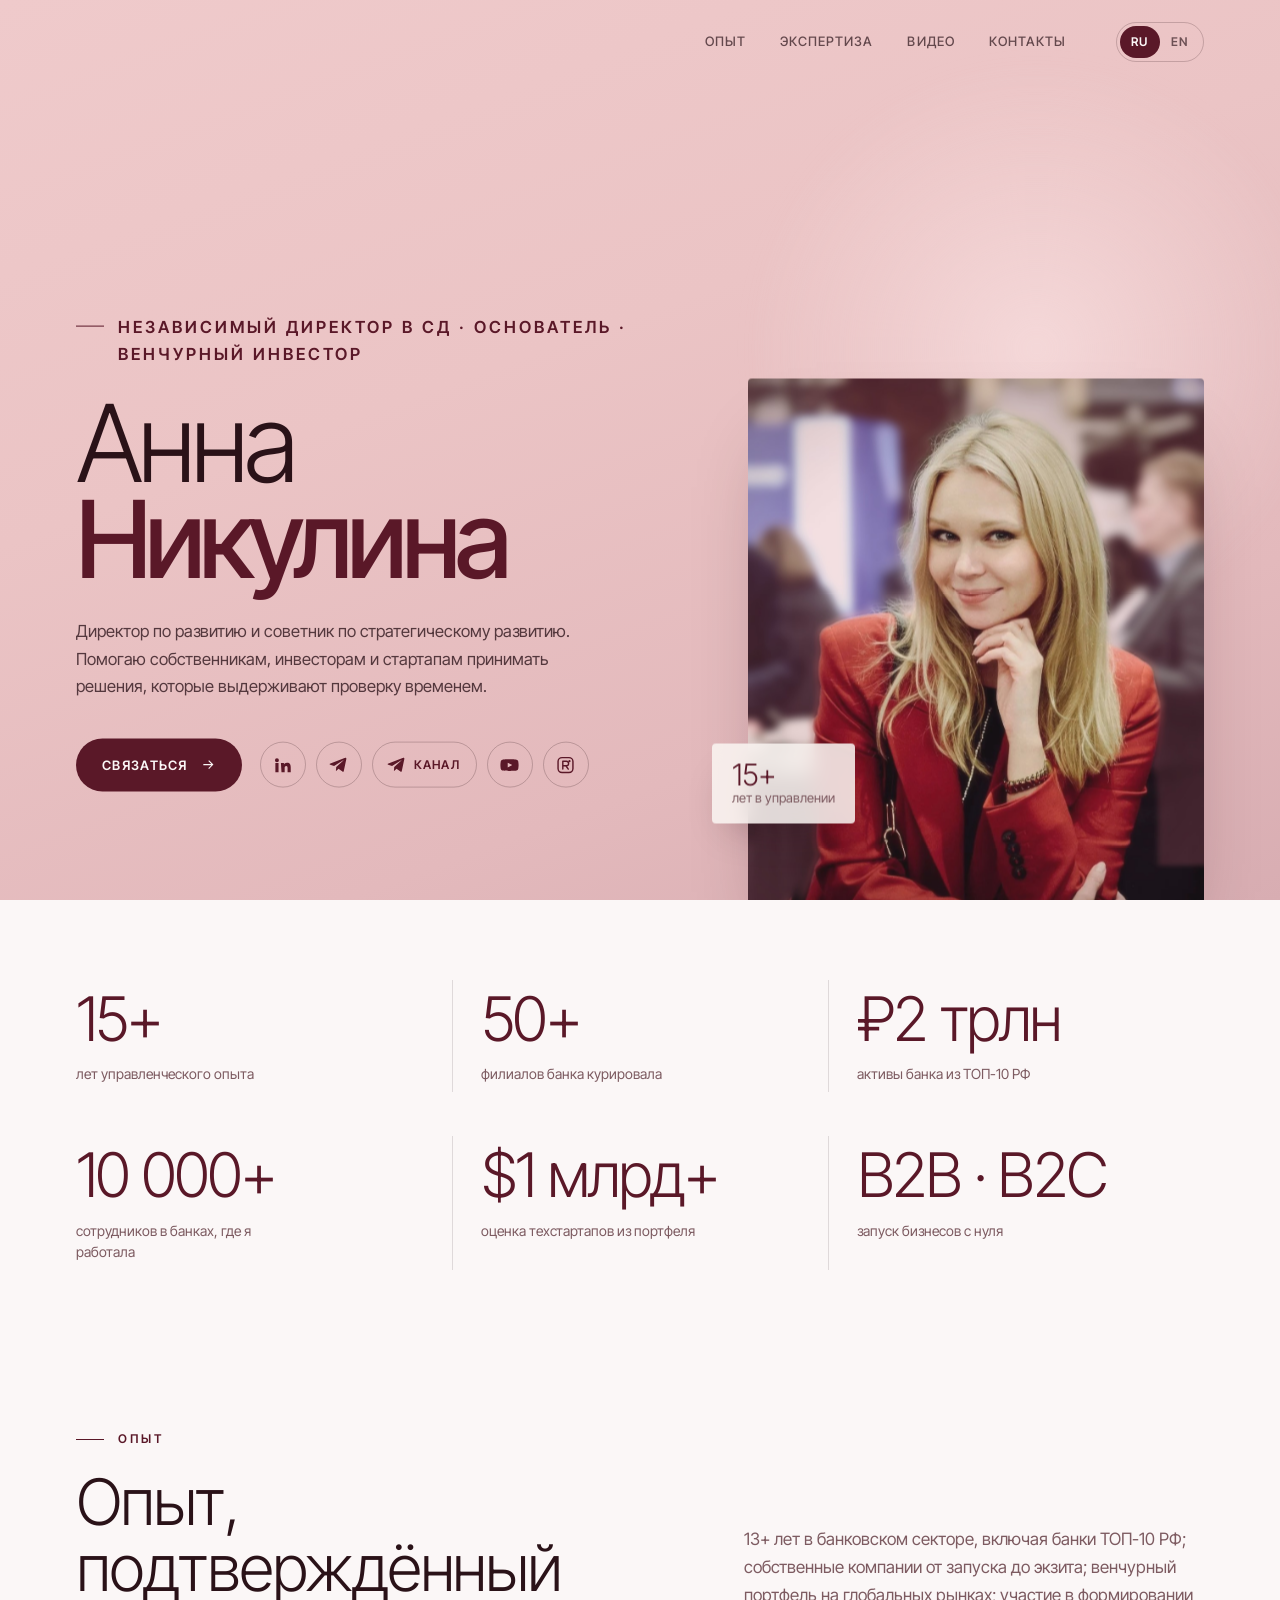
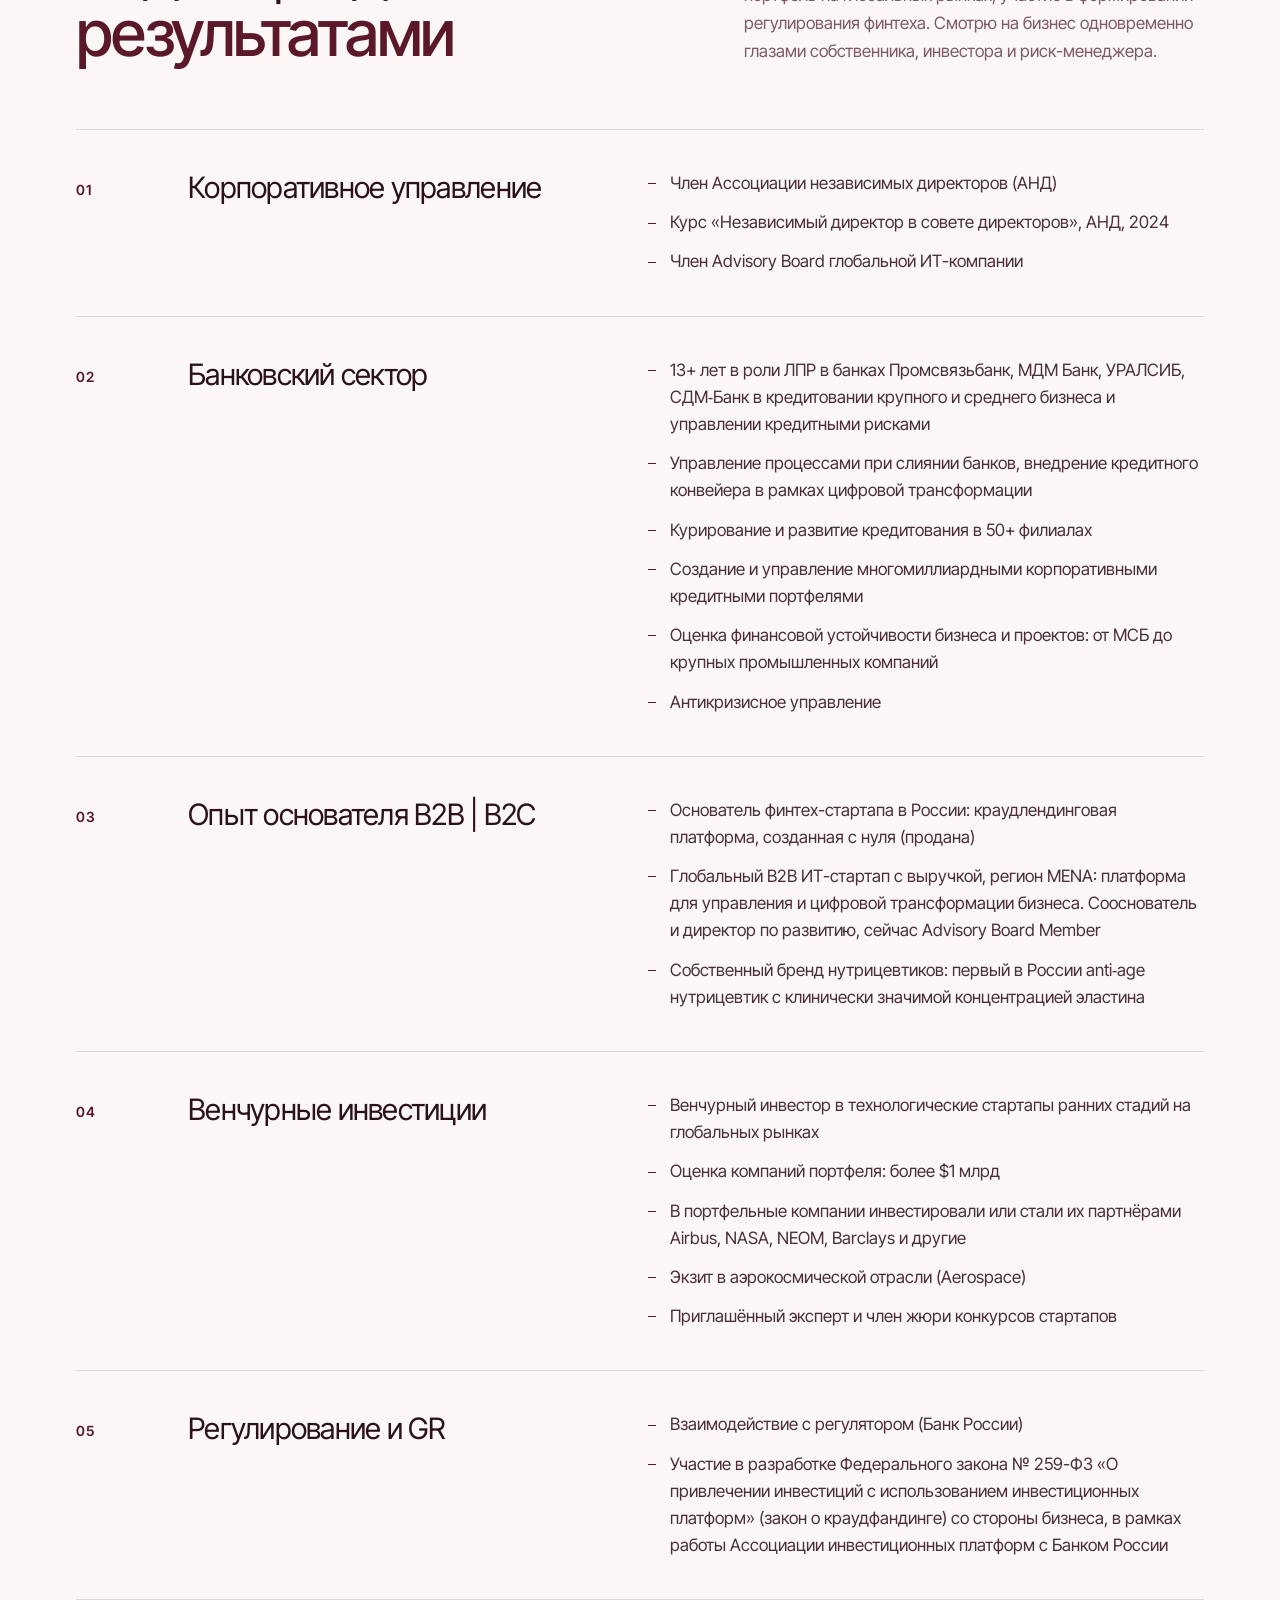
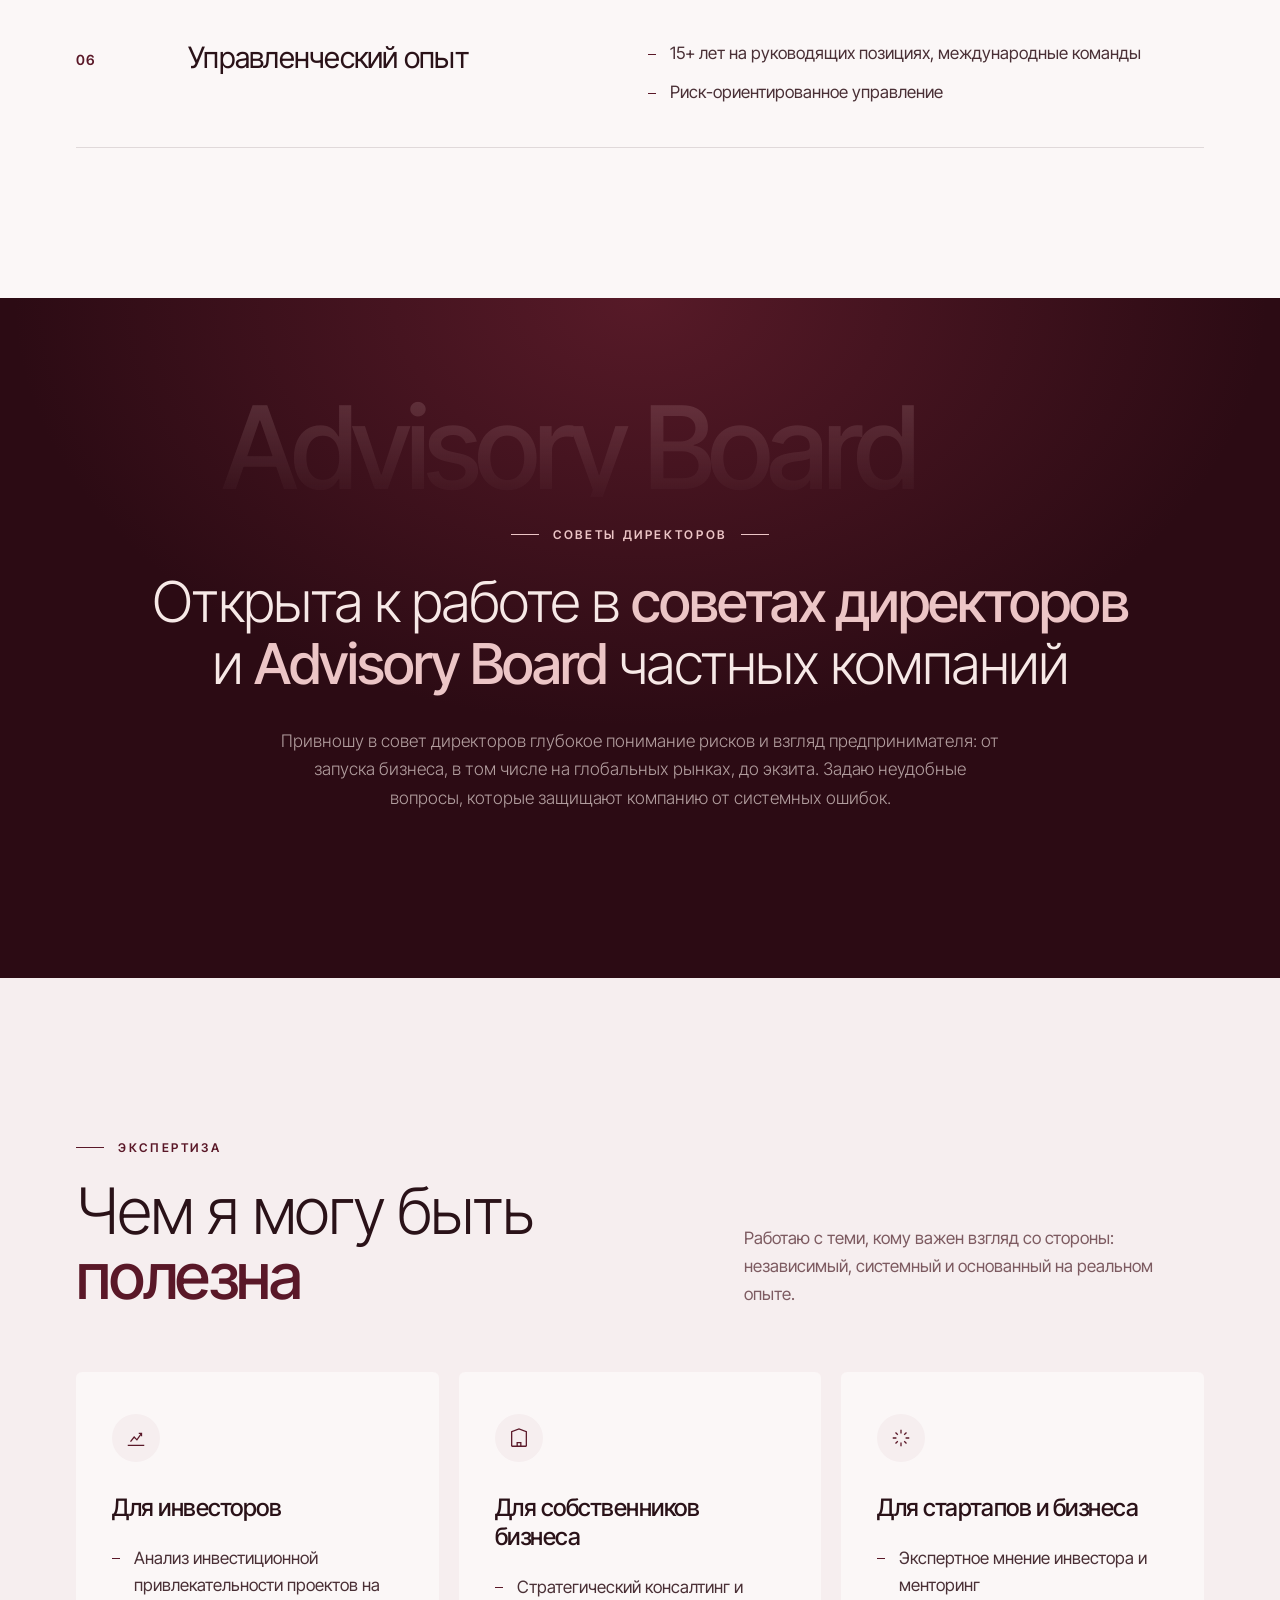
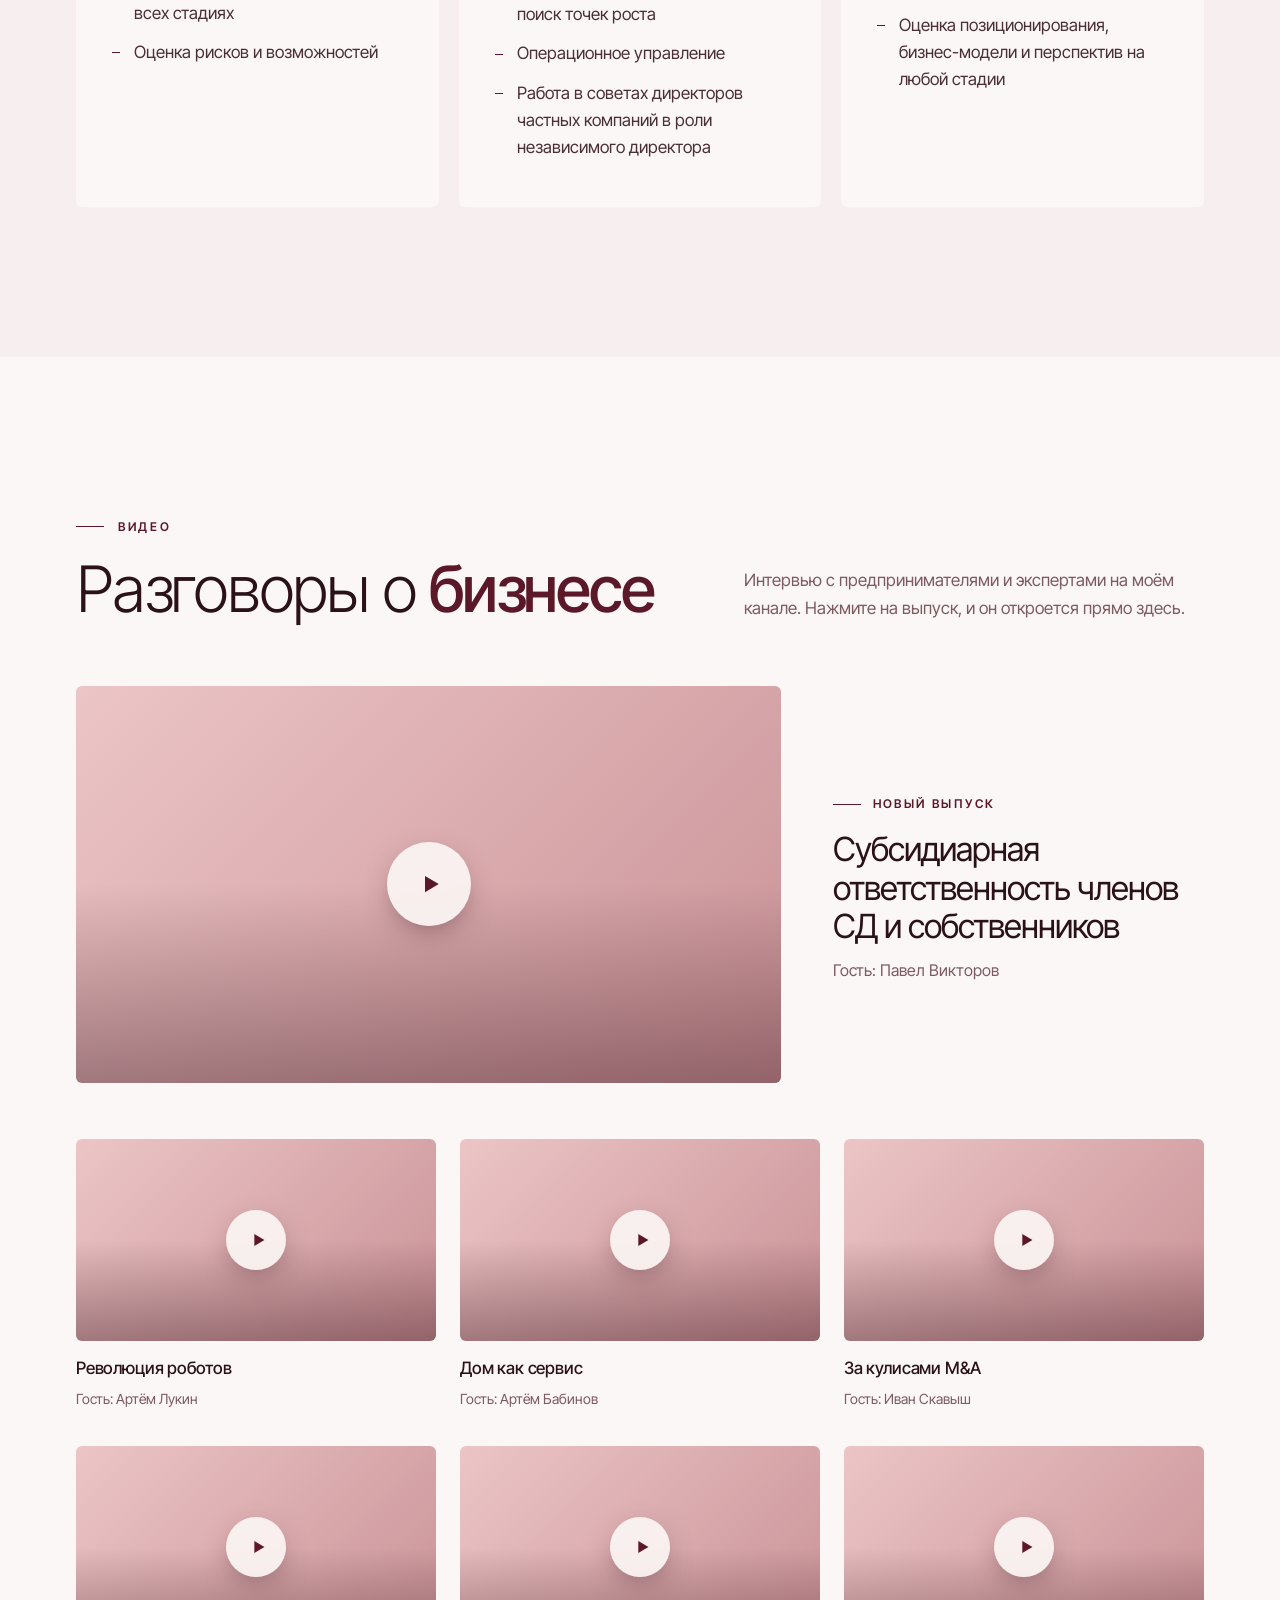
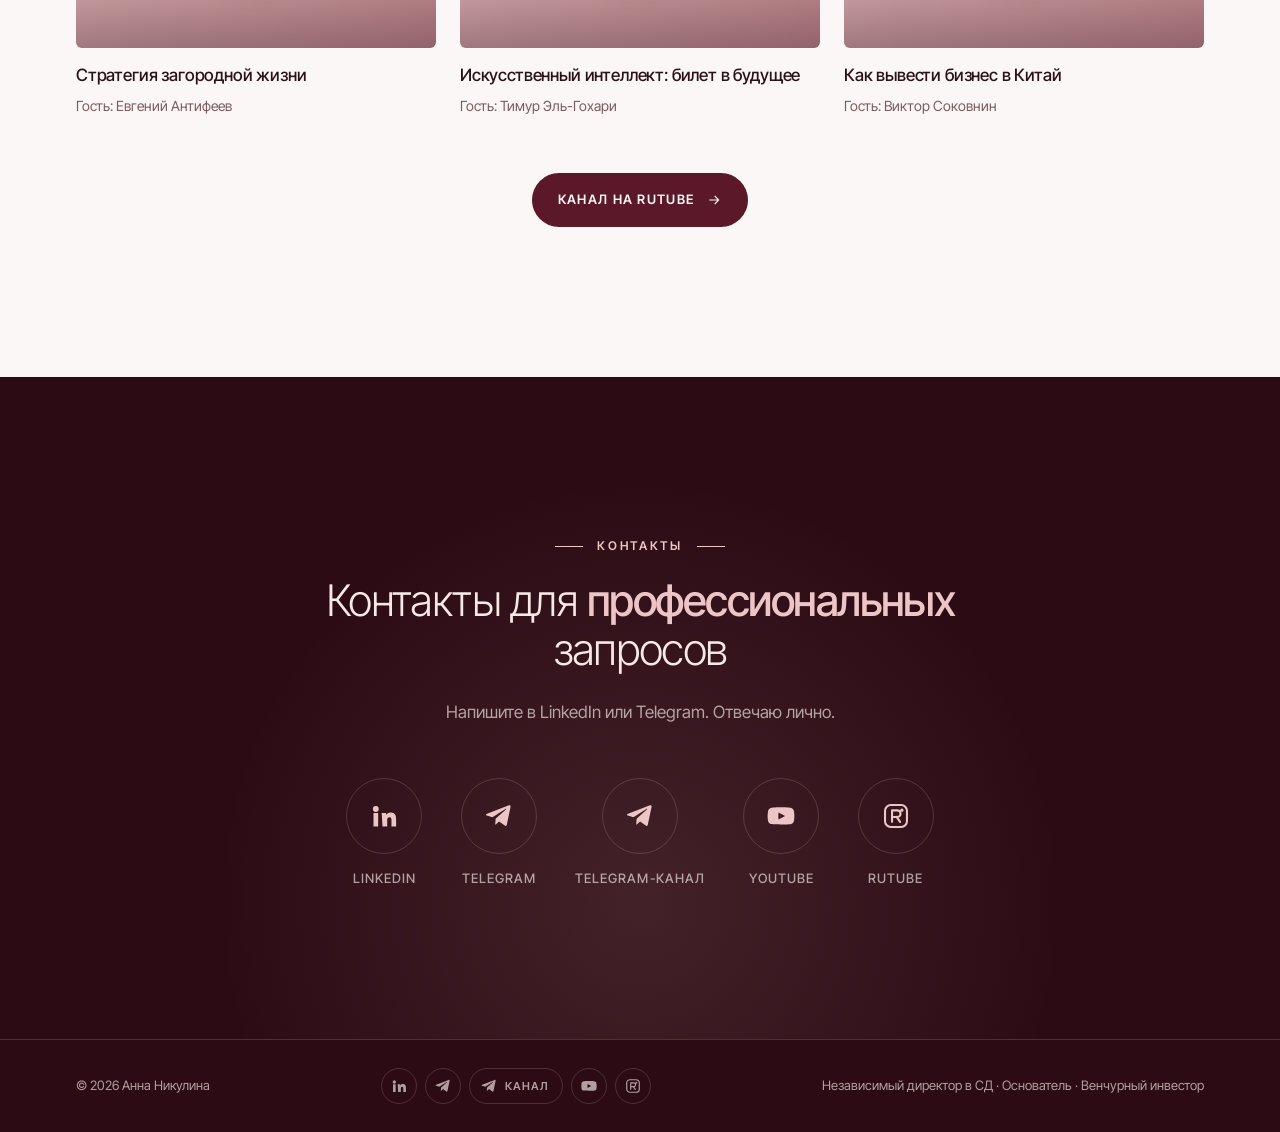
==== annanikulina/index.html @ 77945c09 "New portrait: event photo with light background blur and soft rose grade; original kept Co-Authored-" ====
<!DOCTYPE html>
<html lang="ru">
<head>
<meta charset="utf-8">
<meta name="viewport" content="width=device-width, initial-scale=1, viewport-fit=cover">
<title>Анна Никулина | Независимый директор, Advisory Board, венчурный инвестор</title>
<meta name="description" content="Анна Никулина: независимый директор, Advisory Board Member, венчурный инвестор. 13+ лет в банках ТОП-10 РФ. Корпоративное управление, риски, финтех, MENA.">
<meta name="keywords" content="Анна Никулина, независимый директор, член совета директоров, совет директоров, Advisory Board, советник по стратегическому развитию, директор по развитию, венчурный инвестор, корпоративное управление, риск-менеджмент, кредитные риски, финтех, краудфандинг, MENA">
<meta name="author" content="Анна Никулина">
<meta name="robots" content="index, follow, max-image-preview:large, max-snippet:-1, max-video-preview:-1">
<meta name="theme-color" content="#ecc5c6">
<link rel="canonical" href="https://www.annanikulina.pro/annanikulina/">
<link rel="alternate" hreflang="ru" href="https://www.annanikulina.pro/annanikulina/">
<link rel="alternate" hreflang="en" href="https://www.annanikulina.pro/en/">
<link rel="alternate" hreflang="x-default" href="https://www.annanikulina.pro/annanikulina/">
<meta property="og:type" content="profile">
<meta property="og:site_name" content="Анна Никулина">
<meta property="profile:first_name" content="Анна">
<meta property="profile:last_name" content="Никулина">
<meta property="og:locale:alternate" content="en_US">
<meta property="og:image:alt" content="Анна Никулина">
<link rel="me" href="https://www.linkedin.com/in/anna-nikulina-cbdo/">
<link rel="me" href="https://t.me/STRATEGYNikulina">
<link rel="me" href="https://www.youtube.com/@STRATEGYNikulina">
<link rel="me" href="https://rutube.ru/channel/30327202">
<link rel="sitemap" type="application/xml" href="https://www.annanikulina.pro/sitemap.xml">
<script type="application/ld+json">{"@context":"https://schema.org","@graph":[{"@type":"ProfilePage","@id":"https://www.annanikulina.pro/annanikulina/#page","url":"https://www.annanikulina.pro/annanikulina/","name":"Анна Никулина | Независимый директор, Advisory Board, венчурный инвестор","description":"Анна Никулина: независимый директор, Advisory Board Member, венчурный инвестор. 13+ лет в банках ТОП-10 РФ. Корпоративное управление, риски, финтех, MENA.","inLanguage":"ru-RU","dateModified":"2026-11-23","isPartOf":{"@id":"https://www.annanikulina.pro/#website"},"mainEntity":{"@id":"https://www.annanikulina.pro/#person"},"primaryImageOfPage":"https://www.annanikulina.pro/assets/img/anna-portrait-event.jpg"},{"@type":"WebSite","@id":"https://www.annanikulina.pro/#website","url":"https://www.annanikulina.pro/","name":"Анна Никулина","inLanguage":["ru-RU","en-US"]},{"@type":"Person","@id":"https://www.annanikulina.pro/#person","name":"Анна Никулина","alternateName":["Anna Nikulina"],"givenName":"Анна","familyName":"Никулина","url":"https://www.annanikulina.pro/annanikulina/","image":"https://www.annanikulina.pro/assets/img/anna-portrait-event.jpg","description":"Анна Никулина: независимый директор, Advisory Board Member, венчурный инвестор. 13+ лет в банках ТОП-10 РФ. Корпоративное управление, риски, финтех, MENA.","jobTitle":["Независимый директор","Основатель","Advisory Board Member","Советник по стратегическому развитию","Директор по развитию","Венчурный инвестор"],"knowsAbout":["Корпоративное управление","Работа совета директоров","Независимый директор","Риск-менеджмент","Кредитные риски","Корпоративное кредитование","Антикризисное управление","Стратегическое развитие бизнеса","Венчурные инвестиции","Финтех","Краудфандинг","M&A","Due diligence","Цифровая трансформация","Рынок MENA","GR и регулирование"],"knowsLanguage":["ru","en"],"memberOf":{"@type":"Organization","name":"Ассоциация независимых директоров (АНД)"},"homeLocation":{"@type":"Place","name":"Москва"},"sameAs":["https://www.linkedin.com/in/anna-nikulina-cbdo/","https://t.me/STRATEGYNikulina","https://t.me/Anna_Niku","https://www.youtube.com/@STRATEGYNikulina","https://rutube.ru/channel/30327202"]},{"@type":"ItemList","name":"Видео","itemListElement":[{"@type":"ListItem","position":1,"item":{"@type":"VideoObject","name":"Субсидиарная ответственность членов СД и собственников","description":"Субсидиарная ответственность членов СД и собственников. Гость: Павел Викторов","embedUrl":"https://rutube.ru/play/embed/118d6fa9727639e5040512ae6d32b4be","url":"https://rutube.ru/video/118d6fa9727639e5040512ae6d32b4be/"}},{"@type":"ListItem","position":2,"item":{"@type":"VideoObject","name":"Революция роботов","description":"Революция роботов. Гость: Артём Лукин","embedUrl":"https://rutube.ru/play/embed/0f608d7f2b0e4aaa801a74142903122b","url":"https://rutube.ru/video/0f608d7f2b0e4aaa801a74142903122b/"}},{"@type":"ListItem","position":3,"item":{"@type":"VideoObject","name":"Дом как сервис","description":"Дом как сервис. Гость: Артём Бабинов","embedUrl":"https://rutube.ru/play/embed/82245c10c63797b9d4839cec6b54728c","url":"https://rutube.ru/video/82245c10c63797b9d4839cec6b54728c/"}},{"@type":"ListItem","position":4,"item":{"@type":"VideoObject","name":"За кулисами M&A","description":"За кулисами M&A. Гость: Иван Скавыш","embedUrl":"https://rutube.ru/play/embed/9c4bf61b043f1e9871b5e467088dbe60","url":"https://rutube.ru/video/9c4bf61b043f1e9871b5e467088dbe60/"}},{"@type":"ListItem","position":5,"item":{"@type":"VideoObject","name":"Стратегия загородной жизни","description":"Стратегия загородной жизни. Гость: Евгений Антифеев","embedUrl":"https://rutube.ru/play/embed/722f7eb517eb702874613efbd3f16c28","url":"https://rutube.ru/video/722f7eb517eb702874613efbd3f16c28/"}},{"@type":"ListItem","position":6,"item":{"@type":"VideoObject","name":"Искусственный интеллект: билет в будущее","description":"Искусственный интеллект: билет в будущее. Гость: Тимур Эль-Гохари","embedUrl":"https://rutube.ru/play/embed/aa2cad4c1103fe543607f4f6108b470c","url":"https://rutube.ru/video/aa2cad4c1103fe543607f4f6108b470c/"}},{"@type":"ListItem","position":7,"item":{"@type":"VideoObject","name":"Как вывести бизнес в Китай","description":"Как вывести бизнес в Китай. Гость: Виктор Соковнин","embedUrl":"https://rutube.ru/play/embed/4b83cb5bb370456e2c958657fe2ba707","url":"https://rutube.ru/video/4b83cb5bb370456e2c958657fe2ba707/"}}]}]}</script>
<meta property="og:title" content="Анна Никулина | Независимый директор, Advisory Board, венчурный инвестор">
<meta property="og:description" content="Анна Никулина: независимый директор, Advisory Board Member, венчурный инвестор. 13+ лет в банках ТОП-10 РФ. Корпоративное управление, риски, финтех, MENA.">
<meta property="og:url" content="https://www.annanikulina.pro/annanikulina/">
<meta property="og:image" content="https://www.annanikulina.pro/assets/img/og-cover.jpg">
<meta property="og:image:width" content="1200">
<meta property="og:image:height" content="630">
<meta property="og:locale" content="ru_RU">
<meta name="twitter:card" content="summary_large_image">
<meta name="twitter:title" content="Анна Никулина | Независимый директор, Advisory Board, венчурный инвестор">
<meta name="twitter:description" content="Анна Никулина: независимый директор, Advisory Board Member, венчурный инвестор. 13+ лет в банках ТОП-10 РФ. Корпоративное управление, риски, финтех, MENA.">
<meta name="twitter:image" content="https://www.annanikulina.pro/assets/img/og-cover.jpg">
<link rel="icon" href="../assets/img/favicon.svg" type="image/svg+xml">
<link rel="preload" href="../assets/fonts/inter-tight-cyrillic-300-normal.woff2" as="font" type="font/woff2" crossorigin>
<link rel="preload" as="image" href="../assets/img/anna-portrait-event.jpg">
<link rel="stylesheet" href="../assets/site.css">
<script>document.documentElement.classList.add('js')</script>
</head>
<body>

<header class="nav">
  <div class="wrap">
    <div class="nav-right">
      <nav class="nav-links" aria-label="Sections"><a class="glow" href="#experience">Опыт</a><a class="glow" href="#services">Экспертиза</a><a class="glow" href="#videos">Видео</a><a class="glow" href="#contact">Контакты</a></nav>
      <nav class="lang" aria-label="Language"><a class="glow" href="../annanikulina/" hreflang="ru" lang="ru" aria-current="page">RU</a><a class="glow" href="../en/" hreflang="en" lang="en">EN</a></nav>
    </div>
  </div>
</header>

<main id="top">
  <section class="hero">
    <div class="hero-orb" data-speed="0.5" data-x="-0.08" aria-hidden="true"></div>
    <div class="wrap">
      <div class="hero-text" data-speed="0.18" data-fade>
        <div class="eyebrow reveal">Независимый&nbsp;директор&nbsp;в&nbsp;СД · Основатель · Венчурный&nbsp;инвестор</div>
        <h1 class="reveal d1">Анна<span class="l2">Никулина</span></h1>
        <p class="hero-lead reveal d2">Директор по развитию и советник по стратегическому развитию. Помогаю собственникам, инвесторам и стартапам принимать решения, которые выдерживают проверку временем.</p>
        <div class="hero-cta reveal d3">
          <a class="btn btn-wine glow" href="#contact">Связаться<svg viewBox="0 0 24 24" fill="none" stroke="currentColor" stroke-width="1.6" aria-hidden="true"><path d="M5 12h14M13 6l6 6-6 6"/></svg></a>
          <ul class="icon-row" aria-label="Мои каналы и соцсети"><li><a class="glow" href="https://www.linkedin.com/in/anna-nikulina-cbdo/" target="_blank" rel="noopener" aria-label="LinkedIn: Anna Nikulina" title="LinkedIn: Anna Nikulina"><svg viewBox="0 0 24 24" fill="currentColor" aria-hidden="true"><path d="M4.98 3.5a2.5 2.5 0 1 1 0 5 2.5 2.5 0 0 1 0-5zM3 9.5h4V21H3zM10 9.5h3.8v1.6h.06c.53-1 1.83-2.06 3.77-2.06 4.03 0 4.77 2.65 4.77 6.1V21h-4v-5.1c0-1.22-.02-2.79-1.7-2.79-1.7 0-1.96 1.33-1.96 2.7V21h-4z"/></svg></a></li><li><a class="glow" href="https://t.me/Anna_Niku" target="_blank" rel="noopener" aria-label="Написать в Telegram: @Anna_Niku" title="Написать в Telegram: @Anna_Niku"><svg viewBox="0 0 24 24" fill="currentColor" aria-hidden="true"><path d="M21.9 4.3 18.7 19.4c-.24 1.07-.87 1.33-1.76.83l-4.87-3.59-2.35 2.26c-.26.26-.48.48-.98.48l.35-4.96 9.03-8.16c.39-.35-.09-.54-.61-.2L6.36 13.1l-4.8-1.5c-1.04-.33-1.06-1.04.22-1.54L20.5 2.85c.87-.32 1.63.2 1.4 1.45z"/></svg></a></li><li class="has-word"><a class="glow" href="https://t.me/STRATEGYNikulina" target="_blank" rel="noopener" aria-label="Telegram-канал STRATEGY" title="Telegram-канал STRATEGY"><svg viewBox="0 0 24 24" fill="currentColor" aria-hidden="true"><path d="M21.9 4.3 18.7 19.4c-.24 1.07-.87 1.33-1.76.83l-4.87-3.59-2.35 2.26c-.26.26-.48.48-.98.48l.35-4.96 9.03-8.16c.39-.35-.09-.54-.61-.2L6.36 13.1l-4.8-1.5c-1.04-.33-1.06-1.04.22-1.54L20.5 2.85c.87-.32 1.63.2 1.4 1.45z"/></svg><span>канал</span></a></li><li><a class="glow" href="https://www.youtube.com/@STRATEGYNikulina" target="_blank" rel="noopener" aria-label="YouTube-канал STRATEGY" title="YouTube-канал STRATEGY"><svg viewBox="0 0 24 24" fill="currentColor" fill-rule="evenodd" aria-hidden="true"><path d="M23 7.2a3 3 0 0 0-2.1-2.1C19 4.6 12 4.6 12 4.6s-7 0-8.9.5A3 3 0 0 0 1 7.2 31 31 0 0 0 .5 12a31 31 0 0 0 .5 4.8 3 3 0 0 0 2.1 2.1c1.9.5 8.9.5 8.9.5s7 0 8.9-.5a3 3 0 0 0 2.1-2.1 31 31 0 0 0 .5-4.8 31 31 0 0 0-.5-4.8zM9.75 15.02V8.98L15.5 12z"/></svg></a></li><li><a class="glow" href="https://rutube.ru/channel/30327202" target="_blank" rel="noopener" aria-label="RuTube-канал" title="RuTube-канал"><svg viewBox="0 0 24 24" aria-hidden="true"><rect x="2.6" y="2.6" width="18.8" height="18.8" rx="5" fill="none" stroke="currentColor" stroke-width="1.8"/><path d="M8.6 17V7.2h4.5a2.8 2.8 0 0 1 0 5.6H8.6M12.5 12.8l3 4.2" fill="none" stroke="currentColor" stroke-width="1.8" stroke-linecap="round" stroke-linejoin="round"/><circle cx="17" cy="7" r="1.4" fill="currentColor"/></svg></a></li></ul>
        </div>
      </div>
      <div class="photo reveal d2" data-speed="-0.2">
        <img src="../assets/img/anna-portrait-event.jpg" alt="Анна Никулина" width="1075" height="1280" fetchpriority="high">
        <div class="photo-tag"><b>15+</b>лет в управлении</div>
      </div>
    </div>
  </section>

  <section class="stats" aria-label="Key facts">
    <div class="wrap"><ul><li class="reveal d0"><div class="stat-num">15+</div><div class="stat-label">лет управленческого опыта</div></li><li class="reveal d1"><div class="stat-num">50+</div><div class="stat-label">филиалов банка курировала</div></li><li class="reveal d2"><div class="stat-num">₽2&nbsp;трлн</div><div class="stat-label">активы банка из ТОП-10 РФ</div></li><li class="reveal d3"><div class="stat-num">10&nbsp;000+</div><div class="stat-label">сотрудников в банках, где я работала</div></li><li class="reveal d4"><div class="stat-num">$1&nbsp;млрд+</div><div class="stat-label">оценка техстартапов из портфеля</div></li><li class="reveal d5"><div class="stat-num">B2B&nbsp;·&nbsp;B2C</div><div class="stat-label">запуск бизнесов с нуля</div></li></ul></div>
  </section>

  <section class="section" id="experience">
    <div class="wrap">
      <div class="section-head">
        <div class="reveal"><div class="eyebrow">Опыт</div><h2 class="h2">Опыт, подтверждённый <b>результатами</b></h2></div>
        <p class="reveal d1">13+ лет в банковском секторе, включая банки ТОП-10 РФ; собственные компании от запуска до экзита; венчурный портфель на глобальных рынках; участие в формировании регулирования финтеха. Смотрю на бизнес одновременно глазами собственника, инвестора и риск-менеджера.</p>
      </div>
      <div class="xp"><article class="xp-item reveal"><div class="xp-num">01</div><h3 class="xp-title">Корпоративное управление</h3><ul class="xp-list"><li>Член Ассоциации независимых директоров (АНД)</li><li>Курс «Независимый директор в совете директоров», АНД, 2024</li><li>Член Advisory Board глобальной ИТ-компании</li></ul></article><article class="xp-item reveal"><div class="xp-num">02</div><h3 class="xp-title">Банковский сектор</h3><ul class="xp-list"><li>13+ лет в роли ЛПР в банках Промсвязьбанк, МДМ Банк, УРАЛСИБ, СДМ&#8209;Банк в кредитовании крупного и среднего бизнеса и управлении кредитными рисками</li><li>Управление процессами при слиянии банков, внедрение кредитного конвейера в рамках цифровой трансформации</li><li>Курирование и развитие кредитования в 50+ филиалах</li><li>Создание и управление многомиллиардными корпоративными кредитными портфелями</li><li>Оценка финансовой устойчивости бизнеса и проектов: от МСБ до крупных промышленных компаний</li><li>Антикризисное управление</li></ul></article><article class="xp-item reveal"><div class="xp-num">03</div><h3 class="xp-title">Опыт основателя B2B&nbsp;|&nbsp;B2C</h3><ul class="xp-list"><li>Основатель финтех-стартапа в России: краудлендинговая платформа, созданная с нуля (продана)</li><li>Глобальный B2B ИТ-стартап с выручкой, регион MENA: платформа для управления и цифровой трансформации бизнеса. Сооснователь и директор по развитию, сейчас Advisory Board Member</li><li>Собственный бренд нутрицевтиков: первый в России anti&#8209;age нутрицевтик с клинически значимой концентрацией эластина</li></ul></article><article class="xp-item reveal"><div class="xp-num">04</div><h3 class="xp-title">Венчурные инвестиции</h3><ul class="xp-list"><li>Венчурный инвестор в технологические стартапы ранних стадий на глобальных рынках</li><li>Оценка компаний портфеля: более $1&nbsp;млрд</li><li>В портфельные компании инвестировали или стали их партнёрами Airbus, NASA, NEOM, Barclays и другие</li><li>Экзит в аэрокосмической отрасли (Aerospace)</li><li>Приглашённый эксперт и член жюри конкурсов стартапов</li></ul></article><article class="xp-item reveal"><div class="xp-num">05</div><h3 class="xp-title">Регулирование и GR</h3><ul class="xp-list"><li>Взаимодействие с регулятором (Банк&nbsp;России)</li><li>Участие в разработке Федерального закона № 259-ФЗ «О привлечении инвестиций с использованием инвестиционных платформ» (закон о краудфандинге) со стороны бизнеса, в рамках работы Ассоциации инвестиционных платформ с Банком России</li></ul></article><article class="xp-item reveal"><div class="xp-num">06</div><h3 class="xp-title">Управленческий опыт</h3><ul class="xp-list"><li>15+ лет на руководящих позициях, международные команды</li><li>Риск-ориентированное управление</li></ul></article></div>
    </div>
  </section>

  <section class="band on-dark">
    <div class="band-word-wrap" data-speed="0.25" data-x="0.08" aria-hidden="true"><div class="band-word">Advisory Board</div></div>
    <div class="wrap">
      <div class="eyebrow reveal">Советы директоров</div>
      <p class="band-text reveal d1">Открыта к работе в <b>советах директоров</b> и <b>Advisory Board</b> частных компаний</p>
      <p class="band-sub reveal d2">Привношу в совет директоров глубокое понимание рисков и взгляд предпринимателя: от запуска бизнеса, в том числе на глобальных рынках, до экзита. Задаю неудобные вопросы, которые защищают компанию от системных ошибок.</p>
    </div>
  </section>

  <section class="section services" id="services">
    <div class="wrap">
      <div class="section-head">
        <div class="reveal"><div class="eyebrow">Экспертиза</div><h2 class="h2">Чем я могу быть <b>полезна</b></h2></div>
        <p class="reveal d1">Работаю с теми, кому важен взгляд со стороны: независимый, системный и основанный на реальном опыте.</p>
      </div>
      <div class="cards"><article class="card reveal d1"><div class="card-icon"><svg viewBox="0 0 24 24" fill="none" stroke="currentColor" stroke-width="1.4" aria-hidden="true"><path d="M3 20h18M6 16l4-5 3 3 5-7"/><path d="M15 7h3v3"/></svg></div><h3>Для инвесторов</h3><ul><li>Анализ инвестиционной привлекательности проектов на всех стадиях</li><li>Оценка рисков и возможностей</li></ul></article><article class="card reveal d2"><div class="card-icon"><svg viewBox="0 0 24 24" fill="none" stroke="currentColor" stroke-width="1.4" aria-hidden="true"><path d="M4 21V5l8-3 8 3v16M4 21h16M9 9h.01M15 9h.01M9 13h.01M15 13h.01M10 21v-4h4v4"/></svg></div><h3>Для собственников бизнеса</h3><ul><li>Стратегический консалтинг и поиск точек роста</li><li>Операционное управление</li><li>Работа в советах директоров частных компаний в роли независимого директора</li></ul></article><article class="card reveal d3"><div class="card-icon"><svg viewBox="0 0 24 24" fill="none" stroke="currentColor" stroke-width="1.4" aria-hidden="true"><path d="M12 3v4M12 17v4M3 12h4M17 12h4M6 6l2.5 2.5M15.5 15.5 18 18M6 18l2.5-2.5M15.5 8.5 18 6"/></svg></div><h3>Для стартапов и бизнеса</h3><ul><li>Экспертное мнение инвестора и менторинг</li><li>Оценка позиционирования, бизнес-модели и перспектив на любой стадии</li></ul></article></div>
    </div>
  </section>


  <section class="section videos" id="videos">
    <div class="wrap">
      <div class="section-head">
        <div class="reveal"><div class="eyebrow">Видео</div><h2 class="h2">Разговоры о <b>бизнесе</b></h2></div>
        <p class="reveal d1">Интервью с предпринимателями и экспертами на моём канале. Нажмите на выпуск, и он откроется прямо здесь.</p>
      </div>
      <ul class="vgrid"><li class="vcard is-featured"><button type="button" class="vcard-btn" data-embed="https://rutube.ru/play/embed/118d6fa9727639e5040512ae6d32b4be" data-title="Субсидиарная ответственность членов СД и собственников · Павел Викторов"><span class="vcard-thumb"><span class="vcard-play"><svg viewBox="0 0 24 24" fill="currentColor" aria-hidden="true"><path d="M8 5.5v13l11-6.5z"/></svg></span></span><span class="vcard-text"><span class="vcard-badge">Новый выпуск</span><span class="vcard-title">Субсидиарная ответственность членов СД и собственников</span><span class="vcard-guest">Гость: Павел Викторов</span></span></button></li><li class="vcard"><button type="button" class="vcard-btn" data-embed="https://rutube.ru/play/embed/0f608d7f2b0e4aaa801a74142903122b" data-title="Революция роботов · Артём Лукин"><span class="vcard-thumb"><span class="vcard-play"><svg viewBox="0 0 24 24" fill="currentColor" aria-hidden="true"><path d="M8 5.5v13l11-6.5z"/></svg></span></span><span class="vcard-text"><span class="vcard-title">Революция роботов</span><span class="vcard-guest">Гость: Артём Лукин</span></span></button></li><li class="vcard"><button type="button" class="vcard-btn" data-embed="https://rutube.ru/play/embed/82245c10c63797b9d4839cec6b54728c" data-title="Дом как сервис · Артём Бабинов"><span class="vcard-thumb"><span class="vcard-play"><svg viewBox="0 0 24 24" fill="currentColor" aria-hidden="true"><path d="M8 5.5v13l11-6.5z"/></svg></span></span><span class="vcard-text"><span class="vcard-title">Дом как сервис</span><span class="vcard-guest">Гость: Артём Бабинов</span></span></button></li><li class="vcard"><button type="button" class="vcard-btn" data-embed="https://rutube.ru/play/embed/9c4bf61b043f1e9871b5e467088dbe60" data-title="За кулисами M&amp;A · Иван Скавыш"><span class="vcard-thumb"><span class="vcard-play"><svg viewBox="0 0 24 24" fill="currentColor" aria-hidden="true"><path d="M8 5.5v13l11-6.5z"/></svg></span></span><span class="vcard-text"><span class="vcard-title">За кулисами M&amp;A</span><span class="vcard-guest">Гость: Иван Скавыш</span></span></button></li><li class="vcard"><button type="button" class="vcard-btn" data-embed="https://rutube.ru/play/embed/722f7eb517eb702874613efbd3f16c28" data-title="Стратегия загородной жизни · Евгений Антифеев"><span class="vcard-thumb"><span class="vcard-play"><svg viewBox="0 0 24 24" fill="currentColor" aria-hidden="true"><path d="M8 5.5v13l11-6.5z"/></svg></span></span><span class="vcard-text"><span class="vcard-title">Стратегия загородной жизни</span><span class="vcard-guest">Гость: Евгений Антифеев</span></span></button></li><li class="vcard"><button type="button" class="vcard-btn" data-embed="https://rutube.ru/play/embed/aa2cad4c1103fe543607f4f6108b470c" data-title="Искусственный интеллект: билет в будущее · Тимур Эль-Гохари"><span class="vcard-thumb"><span class="vcard-play"><svg viewBox="0 0 24 24" fill="currentColor" aria-hidden="true"><path d="M8 5.5v13l11-6.5z"/></svg></span></span><span class="vcard-text"><span class="vcard-title">Искусственный интеллект: билет в будущее</span><span class="vcard-guest">Гость: Тимур Эль-Гохари</span></span></button></li><li class="vcard"><button type="button" class="vcard-btn" data-embed="https://rutube.ru/play/embed/4b83cb5bb370456e2c958657fe2ba707" data-title="Как вывести бизнес в Китай · Виктор Соковнин"><span class="vcard-thumb"><span class="vcard-play"><svg viewBox="0 0 24 24" fill="currentColor" aria-hidden="true"><path d="M8 5.5v13l11-6.5z"/></svg></span></span><span class="vcard-text"><span class="vcard-title">Как вывести бизнес в Китай</span><span class="vcard-guest">Гость: Виктор Соковнин</span></span></button></li></ul>
      <div class="vactions"><a class="btn btn-wine" href="https://rutube.ru/channel/30327202" target="_blank" rel="noopener">Канал на RuTube<svg viewBox="0 0 24 24" fill="none" stroke="currentColor" stroke-width="1.6" aria-hidden="true"><path d="M5 12h14M13 6l6 6-6 6"/></svg></a></div>
    </div>
  </section>
  <dialog class="vmodal" aria-label="Video">
    <div class="vmodal-box"><button type="button" class="vmodal-close" aria-label="Закрыть"><svg viewBox="0 0 24 24" fill="none" stroke="currentColor" stroke-width="1.6" aria-hidden="true"><path d="M6 6l12 12M18 6 6 18"/></svg></button>
    <div class="vmodal-frame"></div><p class="vmodal-title"></p></div>
  </dialog>
  <section class="section contact on-dark" id="contact">
    <div class="wrap">
      <div class="eyebrow reveal">Контакты</div>
      <h2 class="h2 reveal d1">Контакты для <b>профессиональных</b> запросов</h2>
      <p class="sub reveal d2">Напишите в LinkedIn или Telegram. Отвечаю лично.</p>
      <ul class="socials reveal d3" aria-label="Мои каналы и соцсети"><li><a class="glow" href="https://www.linkedin.com/in/anna-nikulina-cbdo/" target="_blank" rel="noopener" aria-label="LinkedIn: Anna Nikulina" title="LinkedIn: Anna Nikulina"><span class="social-ico"><svg viewBox="0 0 24 24" fill="currentColor" aria-hidden="true"><path d="M4.98 3.5a2.5 2.5 0 1 1 0 5 2.5 2.5 0 0 1 0-5zM3 9.5h4V21H3zM10 9.5h3.8v1.6h.06c.53-1 1.83-2.06 3.77-2.06 4.03 0 4.77 2.65 4.77 6.1V21h-4v-5.1c0-1.22-.02-2.79-1.7-2.79-1.7 0-1.96 1.33-1.96 2.7V21h-4z"/></svg></span><span class="social-label">LinkedIn</span></a></li><li><a class="glow" href="https://t.me/Anna_Niku" target="_blank" rel="noopener" aria-label="Написать в Telegram: @Anna_Niku" title="Написать в Telegram: @Anna_Niku"><span class="social-ico"><svg viewBox="0 0 24 24" fill="currentColor" aria-hidden="true"><path d="M21.9 4.3 18.7 19.4c-.24 1.07-.87 1.33-1.76.83l-4.87-3.59-2.35 2.26c-.26.26-.48.48-.98.48l.35-4.96 9.03-8.16c.39-.35-.09-.54-.61-.2L6.36 13.1l-4.8-1.5c-1.04-.33-1.06-1.04.22-1.54L20.5 2.85c.87-.32 1.63.2 1.4 1.45z"/></svg></span><span class="social-label">Telegram</span></a></li><li><a class="glow" href="https://t.me/STRATEGYNikulina" target="_blank" rel="noopener" aria-label="Telegram-канал STRATEGY" title="Telegram-канал STRATEGY"><span class="social-ico"><svg viewBox="0 0 24 24" fill="currentColor" aria-hidden="true"><path d="M21.9 4.3 18.7 19.4c-.24 1.07-.87 1.33-1.76.83l-4.87-3.59-2.35 2.26c-.26.26-.48.48-.98.48l.35-4.96 9.03-8.16c.39-.35-.09-.54-.61-.2L6.36 13.1l-4.8-1.5c-1.04-.33-1.06-1.04.22-1.54L20.5 2.85c.87-.32 1.63.2 1.4 1.45z"/></svg></span><span class="social-label">Telegram-канал</span></a></li><li><a class="glow" href="https://www.youtube.com/@STRATEGYNikulina" target="_blank" rel="noopener" aria-label="YouTube-канал STRATEGY" title="YouTube-канал STRATEGY"><span class="social-ico"><svg viewBox="0 0 24 24" fill="currentColor" fill-rule="evenodd" aria-hidden="true"><path d="M23 7.2a3 3 0 0 0-2.1-2.1C19 4.6 12 4.6 12 4.6s-7 0-8.9.5A3 3 0 0 0 1 7.2 31 31 0 0 0 .5 12a31 31 0 0 0 .5 4.8 3 3 0 0 0 2.1 2.1c1.9.5 8.9.5 8.9.5s7 0 8.9-.5a3 3 0 0 0 2.1-2.1 31 31 0 0 0 .5-4.8 31 31 0 0 0-.5-4.8zM9.75 15.02V8.98L15.5 12z"/></svg></span><span class="social-label">YouTube</span></a></li><li><a class="glow" href="https://rutube.ru/channel/30327202" target="_blank" rel="noopener" aria-label="RuTube-канал" title="RuTube-канал"><span class="social-ico"><svg viewBox="0 0 24 24" aria-hidden="true"><rect x="2.6" y="2.6" width="18.8" height="18.8" rx="5" fill="none" stroke="currentColor" stroke-width="1.8"/><path d="M8.6 17V7.2h4.5a2.8 2.8 0 0 1 0 5.6H8.6M12.5 12.8l3 4.2" fill="none" stroke="currentColor" stroke-width="1.8" stroke-linecap="round" stroke-linejoin="round"/><circle cx="17" cy="7" r="1.4" fill="currentColor"/></svg></span><span class="social-label">RuTube</span></a></li></ul>
    </div>
  </section>
</main>

<footer class="footer">
  <div class="wrap"><span>© 2026 Анна Никулина</span><ul class="icon-row icon-row-sm" aria-label="Мои каналы и соцсети"><li><a class="glow" href="https://www.linkedin.com/in/anna-nikulina-cbdo/" target="_blank" rel="noopener" aria-label="LinkedIn: Anna Nikulina" title="LinkedIn: Anna Nikulina"><svg viewBox="0 0 24 24" fill="currentColor" aria-hidden="true"><path d="M4.98 3.5a2.5 2.5 0 1 1 0 5 2.5 2.5 0 0 1 0-5zM3 9.5h4V21H3zM10 9.5h3.8v1.6h.06c.53-1 1.83-2.06 3.77-2.06 4.03 0 4.77 2.65 4.77 6.1V21h-4v-5.1c0-1.22-.02-2.79-1.7-2.79-1.7 0-1.96 1.33-1.96 2.7V21h-4z"/></svg></a></li><li><a class="glow" href="https://t.me/Anna_Niku" target="_blank" rel="noopener" aria-label="Написать в Telegram: @Anna_Niku" title="Написать в Telegram: @Anna_Niku"><svg viewBox="0 0 24 24" fill="currentColor" aria-hidden="true"><path d="M21.9 4.3 18.7 19.4c-.24 1.07-.87 1.33-1.76.83l-4.87-3.59-2.35 2.26c-.26.26-.48.48-.98.48l.35-4.96 9.03-8.16c.39-.35-.09-.54-.61-.2L6.36 13.1l-4.8-1.5c-1.04-.33-1.06-1.04.22-1.54L20.5 2.85c.87-.32 1.63.2 1.4 1.45z"/></svg></a></li><li class="has-word"><a class="glow" href="https://t.me/STRATEGYNikulina" target="_blank" rel="noopener" aria-label="Telegram-канал STRATEGY" title="Telegram-канал STRATEGY"><svg viewBox="0 0 24 24" fill="currentColor" aria-hidden="true"><path d="M21.9 4.3 18.7 19.4c-.24 1.07-.87 1.33-1.76.83l-4.87-3.59-2.35 2.26c-.26.26-.48.48-.98.48l.35-4.96 9.03-8.16c.39-.35-.09-.54-.61-.2L6.36 13.1l-4.8-1.5c-1.04-.33-1.06-1.04.22-1.54L20.5 2.85c.87-.32 1.63.2 1.4 1.45z"/></svg><span>канал</span></a></li><li><a class="glow" href="https://www.youtube.com/@STRATEGYNikulina" target="_blank" rel="noopener" aria-label="YouTube-канал STRATEGY" title="YouTube-канал STRATEGY"><svg viewBox="0 0 24 24" fill="currentColor" fill-rule="evenodd" aria-hidden="true"><path d="M23 7.2a3 3 0 0 0-2.1-2.1C19 4.6 12 4.6 12 4.6s-7 0-8.9.5A3 3 0 0 0 1 7.2 31 31 0 0 0 .5 12a31 31 0 0 0 .5 4.8 3 3 0 0 0 2.1 2.1c1.9.5 8.9.5 8.9.5s7 0 8.9-.5a3 3 0 0 0 2.1-2.1 31 31 0 0 0 .5-4.8 31 31 0 0 0-.5-4.8zM9.75 15.02V8.98L15.5 12z"/></svg></a></li><li><a class="glow" href="https://rutube.ru/channel/30327202" target="_blank" rel="noopener" aria-label="RuTube-канал" title="RuTube-канал"><svg viewBox="0 0 24 24" aria-hidden="true"><rect x="2.6" y="2.6" width="18.8" height="18.8" rx="5" fill="none" stroke="currentColor" stroke-width="1.8"/><path d="M8.6 17V7.2h4.5a2.8 2.8 0 0 1 0 5.6H8.6M12.5 12.8l3 4.2" fill="none" stroke="currentColor" stroke-width="1.8" stroke-linecap="round" stroke-linejoin="round"/><circle cx="17" cy="7" r="1.4" fill="currentColor"/></svg></a></li></ul><span>Независимый&nbsp;директор&nbsp;в&nbsp;СД · Основатель · Венчурный&nbsp;инвестор</span></div>
</footer>

<script src="../assets/site.js" defer></script>
</body>
</html>
---- assets/site.css ----
/* Anna Nikulina · personal site. Palette: muted nude and wine from the portrait, cream. Font: Inter Tight (self-hosted). */
@font-face{font-family:"Inter Tight";font-style:normal;font-weight:300;font-display:swap;src:url(fonts/inter-tight-cyrillic-300-normal.woff2) format("woff2");unicode-range:U+0301,U+0400-045F,U+0490-0491,U+04B0-04B1,U+2116}
@font-face{font-family:"Inter Tight";font-style:normal;font-weight:300;font-display:swap;src:url(fonts/inter-tight-latin-ext-300-normal.woff2) format("woff2");unicode-range:U+0100-02AF,U+0304,U+0308,U+0329,U+1E00-1E9F,U+1EF2-1EFF,U+2020,U+20A0-20AB,U+20AD-20C0,U+2113,U+2C60-2C7F,U+A720-A7FF}
@font-face{font-family:"Inter Tight";font-style:normal;font-weight:300;font-display:swap;src:url(fonts/inter-tight-latin-300-normal.woff2) format("woff2");unicode-range:U+0000-00FF,U+0131,U+0152-0153,U+02BB-02BC,U+02C6,U+02DA,U+02DC,U+0304,U+0308,U+0329,U+2000-206F,U+2074,U+20AC,U+2122,U+2191,U+2193,U+2212,U+2215,U+FEFF,U+FFFD}
@font-face{font-family:"Inter Tight";font-style:normal;font-weight:400;font-display:swap;src:url(fonts/inter-tight-cyrillic-400-normal.woff2) format("woff2");unicode-range:U+0301,U+0400-045F,U+0490-0491,U+04B0-04B1,U+2116}
@font-face{font-family:"Inter Tight";font-style:normal;font-weight:400;font-display:swap;src:url(fonts/inter-tight-latin-ext-400-normal.woff2) format("woff2");unicode-range:U+0100-02AF,U+0304,U+0308,U+0329,U+1E00-1E9F,U+1EF2-1EFF,U+2020,U+20A0-20AB,U+20AD-20C0,U+2113,U+2C60-2C7F,U+A720-A7FF}
@font-face{font-family:"Inter Tight";font-style:normal;font-weight:400;font-display:swap;src:url(fonts/inter-tight-latin-400-normal.woff2) format("woff2");unicode-range:U+0000-00FF,U+0131,U+0152-0153,U+02BB-02BC,U+02C6,U+02DA,U+02DC,U+0304,U+0308,U+0329,U+2000-206F,U+2074,U+20AC,U+2122,U+2191,U+2193,U+2212,U+2215,U+FEFF,U+FFFD}
@font-face{font-family:"Inter Tight";font-style:normal;font-weight:500;font-display:swap;src:url(fonts/inter-tight-cyrillic-500-normal.woff2) format("woff2");unicode-range:U+0301,U+0400-045F,U+0490-0491,U+04B0-04B1,U+2116}
@font-face{font-family:"Inter Tight";font-style:normal;font-weight:500;font-display:swap;src:url(fonts/inter-tight-latin-ext-500-normal.woff2) format("woff2");unicode-range:U+0100-02AF,U+0304,U+0308,U+0329,U+1E00-1E9F,U+1EF2-1EFF,U+2020,U+20A0-20AB,U+20AD-20C0,U+2113,U+2C60-2C7F,U+A720-A7FF}
@font-face{font-family:"Inter Tight";font-style:normal;font-weight:500;font-display:swap;src:url(fonts/inter-tight-latin-500-normal.woff2) format("woff2");unicode-range:U+0000-00FF,U+0131,U+0152-0153,U+02BB-02BC,U+02C6,U+02DA,U+02DC,U+0304,U+0308,U+0329,U+2000-206F,U+2074,U+20AC,U+2122,U+2191,U+2193,U+2212,U+2215,U+FEFF,U+FFFD}
@font-face{font-family:"Inter Tight";font-style:normal;font-weight:600;font-display:swap;src:url(fonts/inter-tight-cyrillic-600-normal.woff2) format("woff2");unicode-range:U+0301,U+0400-045F,U+0490-0491,U+04B0-04B1,U+2116}
@font-face{font-family:"Inter Tight";font-style:normal;font-weight:600;font-display:swap;src:url(fonts/inter-tight-latin-ext-600-normal.woff2) format("woff2");unicode-range:U+0100-02AF,U+0304,U+0308,U+0329,U+1E00-1E9F,U+1EF2-1EFF,U+2020,U+20A0-20AB,U+20AD-20C0,U+2113,U+2C60-2C7F,U+A720-A7FF}
@font-face{font-family:"Inter Tight";font-style:normal;font-weight:600;font-display:swap;src:url(fonts/inter-tight-latin-600-normal.woff2) format("woff2");unicode-range:U+0000-00FF,U+0131,U+0152-0153,U+02BB-02BC,U+02C6,U+02DA,U+02DC,U+0304,U+0308,U+0329,U+2000-206F,U+2074,U+20AC,U+2122,U+2191,U+2193,U+2212,U+2215,U+FEFF,U+FFFD}

/* ---------- Tokens: palette taken from the portrait ---------- */
:root{
  --blush:#ecc5c6;        /* exact photo background (hue 358) */
  --blush-soft:#f6eeef;   /* same hue, very light */
  --blush-deep:#c99297;   /* same hue, deeper */
  --wine:#5a1828;         /* sweater */
  --wine-2:#7a2638;
  --wine-deep:#2c0b14;
  --cream:#fbf7f7;        /* neutral with a hint of the photo hue */
  --text:#2a1218;
  --muted:#7d5b61;
  --line:rgba(42,18,24,.13);
  --on-dark:#f7e9e7;
  --on-dark-muted:rgba(247,233,231,.66);
  --line-dark:rgba(247,233,231,.16);
  --font:"Inter Tight","Helvetica Neue",Arial,sans-serif;
  --wrap:1240px;
  --gutter:clamp(20px,5vw,56px);
  --ease:cubic-bezier(.2,.7,.2,1);
}

/* ---------- Base ---------- */
*,*::before,*::after{box-sizing:border-box}
html{-webkit-text-size-adjust:100%;scroll-behavior:smooth}
body{margin:0;background:var(--cream);color:var(--text);font-family:var(--font);font-size:17px;line-height:1.65;font-weight:400;-webkit-font-smoothing:antialiased;-moz-osx-font-smoothing:grayscale;overflow-x:hidden}
img{display:block;max-width:100%}
a{color:inherit;text-decoration:none}
h1,h2,h3,p,ul{margin:0}
ul{padding:0;list-style:none}
::selection{background:var(--wine);color:var(--cream)}
.wrap{position:relative;width:100%;max-width:var(--wrap);margin:0 auto;padding:0 var(--gutter)}
.eyebrow{display:inline-flex;align-items:center;gap:14px;font-size:12px;font-weight:600;letter-spacing:.22em;text-transform:uppercase;color:var(--wine)}
.eyebrow::before{content:"";width:28px;height:1px;background:currentColor}
.on-dark .eyebrow{color:var(--blush)}
.h2{font-weight:300;font-size:clamp(38px,5vw,66px);line-height:1.02;letter-spacing:-.035em;margin-top:20px}
.h2 b{font-weight:500;color:var(--wine)}
.on-dark .h2 b{color:var(--blush)}

/* ---------- Nav ---------- */
.nav{position:fixed;inset:0 0 auto 0;z-index:50;padding:22px 0;transition:background .4s var(--ease),box-shadow .4s var(--ease),padding .4s var(--ease)}
.nav .wrap{display:flex;align-items:center;justify-content:flex-end;gap:24px}
.nav-right{display:flex;align-items:center;gap:36px}
.nav-links{display:flex;gap:6px;font-size:13px;font-weight:500;letter-spacing:.08em;text-transform:uppercase;color:rgba(42,18,24,.7)}
.nav-links a{position:relative;padding:9px 14px;border-radius:999px;transition:color .3s,background .3s}
.nav-links a::after{content:"";position:absolute;left:14px;right:14px;bottom:4px;height:1px;background:var(--wine);transform:scaleX(0);transform-origin:left;transition:transform .35s var(--ease)}
.nav-links a:hover{color:var(--text)}
.nav-links a:hover::after{transform:scaleX(1)}
.nav.scrolled{background:rgba(251,247,247,.96);-webkit-backdrop-filter:blur(14px) saturate(150%);backdrop-filter:blur(14px) saturate(150%);box-shadow:0 1px 0 var(--line);padding:14px 0}
.lang{display:flex;padding:3px;border:1px solid rgba(42,18,24,.2);border-radius:999px}
.lang a{min-width:40px;padding:6px 11px;border-radius:999px;font-size:12px;font-weight:600;letter-spacing:.1em;text-align:center;color:rgba(42,18,24,.65);transition:background .3s,color .3s}
.lang a:hover{color:var(--text)}
.lang a[aria-current="page"]{background:var(--wine);color:var(--cream)}

/* ---------- Hero ---------- */
.hero{position:relative;min-height:100vh;min-height:100svh;display:flex;align-items:flex-end;overflow:hidden;background:linear-gradient(160deg,#efcacb 0%,#ebc4c5 40%,#e3b9bc 75%,#d8adb2 100%);isolation:isolate}
.hero-orb{position:absolute;z-index:-1;left:58%;top:6%;width:min(46vw,620px);aspect-ratio:1;border-radius:50%;pointer-events:none;
  background:radial-gradient(circle,rgba(255,236,236,.55) 0%,rgba(255,236,236,.18) 45%,rgba(255,236,236,0) 70%);filter:blur(10px);will-change:transform}
.hero .wrap{display:grid;grid-template-columns:1.15fr .85fr;align-items:end;gap:56px;padding-top:120px}
.hero-text{padding-bottom:clamp(64px,10vh,120px)}
.hero .eyebrow{font-size:clamp(15px,1.3vw,18px);letter-spacing:.18em}
.hero h1{font-weight:300;font-size:clamp(58px,8.4vw,124px);line-height:.9;letter-spacing:-.055em;margin:26px 0 30px;color:var(--text)}
.hero h1 .l2{display:block;font-weight:500;color:var(--wine)}
.hero-lead{max-width:540px;font-size:clamp(16px,1.3vw,19px);line-height:1.65;color:rgba(42,18,24,.78)}
.hero-lead strong{font-weight:600;color:var(--text)}
.hero-cta{display:flex;flex-wrap:wrap;gap:12px;margin-top:38px}
.btn{display:inline-flex;align-items:center;gap:12px;padding:16px 26px;border-radius:999px;font-size:13px;font-weight:600;letter-spacing:.1em;text-transform:uppercase;transition:transform .35s var(--ease),background .35s,color .35s,border-color .35s}
.btn svg{width:16px;height:16px;flex:none;transition:transform .35s var(--ease)}
.btn:hover svg{transform:translateX(3px)}
.btn-wine{background:var(--wine);color:var(--cream)}
.btn-wine:hover{background:var(--wine-2)}
.btn-outline{border:1px solid rgba(42,18,24,.28);color:var(--text)}
.btn-outline:hover{border-color:var(--wine);color:var(--wine)}
.btn-blush{background:var(--blush);color:var(--wine-deep)}
.btn-blush:hover{background:#f3d6d7}
.btn-ghost{border:1px solid var(--line-dark);color:var(--on-dark)}
.btn-ghost:hover{border-color:var(--blush);color:var(--blush)}

.photo{position:relative;justify-self:end;width:min(510px,100%);will-change:transform}
.photo img{width:100%;height:auto;border-radius:4px 4px 0 0;box-shadow:0 40px 80px -40px rgba(44,11,20,.45)}
.photo-tag{position:absolute;left:-36px;bottom:18%;padding:16px 20px;background:rgba(251,246,243,.86);-webkit-backdrop-filter:blur(10px);backdrop-filter:blur(10px);border-radius:4px;box-shadow:0 20px 40px -20px rgba(44,11,20,.35);font-size:13px;line-height:1.35;color:var(--muted)}
.photo-tag b{display:block;font-size:30px;font-weight:300;letter-spacing:-.03em;color:var(--wine);line-height:1}

/* ---------- Stats ---------- */
.stats{background:var(--cream);padding:80px 0 0}
.stats ul{display:grid;grid-template-columns:repeat(3,1fr);row-gap:44px}
.stats li{padding:8px 28px 8px 0}
.stats li+li{padding-left:28px;border-left:1px solid var(--line)}
.stats li:nth-child(3n+1){padding-left:0;border-left:0}
.stat-num{font-weight:300;font-size:clamp(42px,4.8vw,66px);line-height:1;letter-spacing:-.045em;color:var(--wine)}
.stat-label{margin-top:14px;font-size:14px;line-height:1.5;color:var(--muted);max-width:220px}

/* ---------- Experience ---------- */
.section{padding:clamp(96px,12vw,150px) 0}
.section-head{display:grid;grid-template-columns:1.1fr .9fr;gap:48px;align-items:end;margin-bottom:64px}
.section-head p{color:var(--muted);max-width:460px;justify-self:end}
.xp{border-top:1px solid var(--line)}
.xp-item{display:grid;grid-template-columns:80px 1fr 1.3fr;gap:32px;padding:40px 0;border-bottom:1px solid var(--line)}
.xp-num{font-size:14px;font-weight:600;letter-spacing:.1em;color:var(--wine);padding-top:8px}
.xp-title{font-size:clamp(24px,2.3vw,30px);font-weight:400;line-height:1.2;letter-spacing:-.025em;transition:color .35s}
.xp-item:hover .xp-title{color:var(--wine)}
.xp-list li,.card li{position:relative;padding-left:22px;color:#4a3036;line-height:1.6}
.xp-list li+li,.card li+li{margin-top:12px}
.xp-list li::before,.card li::before{content:"";position:absolute;left:0;top:.78em;width:8px;height:1px;background:var(--wine)}

/* ---------- Parallax band ---------- */
.band{position:relative;overflow:hidden;background:var(--wine-deep);color:var(--on-dark);padding:clamp(150px,17vw,230px) 0 clamp(110px,13vw,170px);text-align:center;isolation:isolate}
.band::before{content:"";position:absolute;inset:0;z-index:-2;background:radial-gradient(70% 90% at 50% 0%,rgba(122,38,56,.55),transparent 70%)}
.band-word{position:absolute;left:50%;top:clamp(36px,7%,70px);z-index:-1;transform:translateX(-50%);white-space:nowrap;font-weight:500;font-size:min(9vw,150px);line-height:.85;letter-spacing:-.05em;color:transparent;background:linear-gradient(180deg,rgba(236,197,198,.16),rgba(236,197,198,.02));-webkit-background-clip:text;background-clip:text;pointer-events:none;user-select:none}
.band-word-wrap{position:absolute;inset:0;z-index:-1;will-change:transform}
.band .eyebrow{justify-content:center}
.band .eyebrow::after{content:"";width:28px;height:1px;background:currentColor}
.band-text{font-weight:300;font-size:clamp(32px,4.4vw,58px);line-height:1.1;letter-spacing:-.035em;max-width:980px;margin:26px auto 0}
.band-text b{font-weight:500;color:var(--blush)}

/* ---------- Services ---------- */
.services{background:var(--blush-soft)}
.cards{display:grid;grid-template-columns:repeat(3,1fr);gap:20px}
.card{padding:42px 36px 46px;background:var(--cream);border-radius:6px;transition:transform .5s var(--ease),box-shadow .5s var(--ease)}
.card:hover{transform:translateY(-6px);box-shadow:0 30px 60px -30px rgba(44,11,20,.3)}
.card-icon{width:48px;height:48px;border-radius:50%;display:grid;place-items:center;background:var(--blush-soft);color:var(--wine);margin-bottom:32px}
.card-icon svg{width:22px;height:22px}
.card h3{font-size:24px;font-weight:500;line-height:1.2;letter-spacing:-.02em;margin-bottom:22px}

/* ---------- Contact ---------- */
.contact{background:var(--wine-deep);color:var(--on-dark);text-align:center;position:relative;overflow:hidden}
.contact::before{content:"";position:absolute;left:50%;bottom:-55%;width:1000px;height:1000px;transform:translateX(-50%);background:radial-gradient(circle,rgba(236,197,198,.12),transparent 60%);pointer-events:none}
.contact .eyebrow{justify-content:center}
.contact .eyebrow::after{content:"";width:28px;height:1px;background:currentColor}
.contact .h2{max-width:760px;margin-left:auto;margin-right:auto;font-size:clamp(28px,3.4vw,44px);line-height:1.12}
.contact p.sub{margin:24px auto 0;max-width:520px;color:var(--on-dark-muted)}
.contact-links{display:flex;flex-wrap:wrap;justify-content:center;gap:12px;margin-top:46px}
.contact-links .btn{text-align:left}
.contact-links small{display:block;font-size:11px;letter-spacing:.04em;text-transform:none;opacity:.7;font-weight:500}
.footer{background:var(--wine-deep);color:var(--on-dark-muted);font-size:13px;border-top:1px solid var(--line-dark)}
.footer .wrap{display:flex;justify-content:space-between;gap:20px;padding-top:28px;padding-bottom:28px}

/* ---------- Videos ---------- */
.videos{background:var(--cream)}
section[id]{scroll-margin-top:72px}
.vgrid{display:grid;grid-template-columns:repeat(3,1fr);gap:36px 24px}
.vcard.is-extra{display:none}
.videos.show-all .vcard.is-extra{display:block}
.vcard-btn{display:block;width:100%;padding:0;border:0;background:none;text-align:left;font:inherit;color:inherit;cursor:pointer}
.vcard-thumb{position:relative;display:block;aspect-ratio:16/9;border-radius:6px;overflow:hidden;background:var(--blush-soft)}
.vcard-thumb img{width:100%;height:100%;object-fit:cover;transition:transform .7s var(--ease)}
.vcard-thumb::after{content:"";position:absolute;inset:0;background:linear-gradient(180deg,transparent 50%,rgba(44,11,20,.35));transition:opacity .4s}
.vcard-play{position:absolute;left:50%;top:50%;z-index:1;width:60px;height:60px;margin:-30px 0 0 -30px;border-radius:50%;display:grid;place-items:center;background:rgba(251,246,243,.92);color:var(--wine);box-shadow:0 10px 30px -10px rgba(44,11,20,.5);transition:transform .45s var(--ease),background .3s,color .3s}
.vcard-play svg{width:22px;height:22px;margin-left:3px}
.vcard-btn:hover .vcard-thumb img{transform:scale(1.05)}
.vcard-btn:hover .vcard-play{transform:scale(1.08);background:var(--wine);color:var(--cream)}
.vcard-btn:focus-visible{outline:2px solid var(--wine);outline-offset:6px;border-radius:6px}
.vcard-text{display:block}
.vcard-title{display:block;margin-top:16px;font-size:17px;font-weight:500;line-height:1.4;letter-spacing:-.01em;transition:color .3s}
.vcard-btn:hover .vcard-title{color:var(--wine)}
.vcard.is-featured{grid-column:1/-1;margin-bottom:20px}
.vcard.is-featured .vcard-btn{display:grid;grid-template-columns:1.9fr 1fr;gap:clamp(28px,4vw,56px);align-items:center}
.vcard.is-featured .vcard-title{font-size:clamp(24px,2.6vw,36px);font-weight:400;line-height:1.15;letter-spacing:-.03em;margin-top:16px}
.vcard.is-featured .vcard-guest{font-size:16px;margin-top:12px}
.vcard-badge{display:none}
.vcard.is-featured .vcard-badge{display:inline-flex;align-items:center;gap:12px;font-size:12px;font-weight:600;letter-spacing:.2em;text-transform:uppercase;color:var(--wine)}
.vcard.is-featured .vcard-badge::before{content:"";width:28px;height:1px;background:currentColor}
.vcard.is-featured .vcard-play{width:84px;height:84px;margin:-42px 0 0 -42px}
.vcard.is-featured .vcard-play svg{width:30px;height:30px}
.vcard-guest{display:block;margin-top:6px;font-size:14px;color:var(--muted)}
.vcard-thumb:not(:has(img)){background:linear-gradient(135deg,var(--blush) 0%,var(--blush-deep) 100%)}
.vactions{display:flex;flex-wrap:wrap;justify-content:center;gap:12px;margin-top:56px}
.vmodal{width:min(1100px,94vw);max-width:none;padding:0;border:0;background:transparent;overflow:visible}
.vmodal::backdrop{background:rgba(28,7,13,.86);-webkit-backdrop-filter:blur(6px);backdrop-filter:blur(6px)}
.vmodal-box{position:relative}
.vmodal-frame{aspect-ratio:16/9;background:#000;border-radius:6px;overflow:hidden;box-shadow:0 40px 100px rgba(0,0,0,.5)}
.vmodal-frame iframe{width:100%;height:100%;border:0;display:block}
.vmodal-title{margin-top:16px;color:var(--on-dark);font-size:17px;font-weight:500}
.vmodal-close{position:absolute;right:0;top:-56px;width:44px;height:44px;border-radius:50%;border:1px solid var(--line-dark);background:transparent;color:var(--on-dark);display:grid;place-items:center;cursor:pointer;transition:background .3s,color .3s}
.vmodal-close:hover{background:var(--blush);color:var(--wine-deep)}
.vmodal-close svg{width:20px;height:20px}

/* ---------- Social icons ---------- */
.hero-cta{align-items:center}
.icon-row{display:flex;flex-wrap:wrap;gap:10px;margin-left:6px}
.icon-row a{width:46px;height:46px;border-radius:50%;display:grid;place-items:center;border:1px solid rgba(42,18,24,.22);color:var(--wine);transition:background .3s,color .3s,border-color .3s,transform .35s var(--ease)}
.icon-row a:hover{background:var(--wine);border-color:var(--wine);color:var(--cream);transform:translateY(-2px)}
.icon-row svg{width:19px;height:19px}
.icon-row .has-word a{width:auto;padding:0 16px 0 14px;border-radius:999px;display:flex;gap:8px;font-size:12px;font-weight:600;letter-spacing:.1em;text-transform:uppercase}
.icon-row-sm .has-word a{padding:0 13px 0 11px;font-size:11px}
.icon-row-sm{margin:0;gap:8px}
.icon-row-sm a{width:36px;height:36px;border-color:var(--line-dark);color:var(--on-dark-muted)}
.icon-row-sm a:hover{background:var(--blush);border-color:var(--blush);color:var(--wine-deep)}
.icon-row-sm svg{width:16px;height:16px}
.socials{display:flex;flex-wrap:wrap;justify-content:center;gap:clamp(18px,3vw,40px);margin-top:52px}
.socials a{display:flex;flex-direction:column;align-items:center;gap:14px;color:var(--on-dark-muted);font-size:13px;font-weight:500;letter-spacing:.08em;text-transform:uppercase;transition:color .3s}
.social-ico{width:76px;height:76px;border-radius:50%;display:grid;place-items:center;border:1px solid var(--line-dark);color:var(--blush);transition:background .35s,color .35s,border-color .35s,transform .45s var(--ease)}
.social-ico svg{width:28px;height:28px}
.socials a:hover{color:var(--on-dark)}
.socials a:hover .social-ico{background:var(--blush);border-color:var(--blush);color:var(--wine-deep);transform:translateY(-4px)}
.footer .wrap{align-items:center}

/* ---------- Glow: light follows the cursor, flash on click ---------- */
.glow{position:relative;overflow:hidden;isolation:isolate}
.glow::before{content:"";position:absolute;inset:0;z-index:-1;border-radius:inherit;pointer-events:none;
  background:radial-gradient(110px circle at var(--mx,50%) var(--my,50%),rgba(255,255,255,.85),rgba(255,255,255,0) 70%);
  opacity:0;transition:opacity .35s var(--ease)}
.glow:hover::before{opacity:1}
.btn-wine.glow::before,.lang a[aria-current="page"].glow::before{background:radial-gradient(120px circle at var(--mx,50%) var(--my,50%),rgba(255,226,222,.45),rgba(255,226,222,0) 70%)}
.glow-flash{position:absolute;z-index:-1;width:16px;height:16px;margin:-8px 0 0 -8px;border-radius:50%;pointer-events:none;
  background:radial-gradient(circle,rgba(255,255,255,.95) 0%,rgba(255,240,236,.55) 40%,rgba(255,255,255,0) 70%);animation:glowflash .7s var(--ease) forwards}
.btn-wine .glow-flash,.lang a[aria-current="page"] .glow-flash{background:radial-gradient(circle,rgba(255,226,222,.75) 0%,rgba(255,226,222,.3) 40%,transparent 70%)}
@keyframes glowflash{from{transform:scale(0);opacity:1}to{transform:scale(18);opacity:0}}
.nav.scrolled .nav-links a:hover,.nav-links a:hover{background:rgba(255,255,255,.45)}

/* ---------- Star sparkles on hover ---------- */
.sparkle-layer{position:fixed;inset:0;z-index:200;pointer-events:none;overflow:hidden}
.sparkle{position:absolute;left:0;top:0;width:var(--s,10px);height:var(--s,10px);margin:calc(var(--s,10px) / -2) 0 0 calc(var(--s,10px) / -2);
  color:#fff;filter:drop-shadow(0 0 3px rgba(255,255,255,.95)) drop-shadow(0 0 8px rgba(255,214,190,.85));
  animation:twinkle var(--d,900ms) cubic-bezier(.2,.7,.2,1) forwards}
.sparkle svg{display:block;width:100%;height:100%}
.sparkle.gold{color:#fff3df;filter:drop-shadow(0 0 3px rgba(255,236,200,.95)) drop-shadow(0 0 9px rgba(214,170,120,.8))}
@keyframes twinkle{
  0%{transform:translate(0,0) scale(0) rotate(0deg);opacity:0}
  25%{transform:translate(calc(var(--dx) * .3),calc(var(--dy) * .3)) scale(1) rotate(45deg);opacity:1}
  60%{opacity:.9}
  100%{transform:translate(var(--dx),var(--dy)) scale(0) rotate(140deg);opacity:0}}

/* ---------- Reveal ---------- */
.js .reveal{opacity:0;transform:translateY(26px);transition:opacity 1s var(--ease),transform 1s var(--ease)}
.js .reveal.in{opacity:1;transform:none}
.js .reveal.d1{transition-delay:.1s}.js .reveal.d2{transition-delay:.2s}.js .reveal.d3{transition-delay:.3s}

/* ---------- Responsive ---------- */
@media (max-width:1000px){
  .nav-links{display:none}
  .hero{align-items:stretch}
  .hero .wrap{grid-template-columns:1fr;gap:0;padding-top:100px}
  .photo{order:-1;justify-self:center;width:min(380px,82%);margin-bottom:44px}
  .photo img{border-radius:4px}
  .photo-tag{left:-24px}
  .hero-text,.photo{transform:none!important;opacity:1!important}
  .hero-orb{width:90vw;left:30%;top:2%}
  .hero-text{padding-bottom:72px}
  .stats ul{grid-template-columns:repeat(2,1fr);row-gap:40px}
  .stats li:nth-child(n){padding-left:28px;border-left:1px solid var(--line)}
  .stats li:nth-child(odd){padding-left:0;border-left:0}
  .section-head{grid-template-columns:1fr;gap:20px}
  .section-head p{justify-self:start}
  .xp-item{grid-template-columns:56px 1fr;gap:14px 20px}
  .xp-list{grid-column:2}
  .cards{grid-template-columns:1fr}
  .vgrid{grid-template-columns:repeat(2,1fr)}
  .vcard.is-featured .vcard-btn{grid-template-columns:1.4fr 1fr}
}
@media (max-width:560px){
  body{font-size:16px}
  .hero .eyebrow::before{display:none}
  .band-word{font-size:12.5vw}
  .band{padding:120px 0 96px}
  .hero .eyebrow{font-size:15px;letter-spacing:.12em;line-height:1.5}
  .hero h1{line-height:.98;margin:20px 0 24px}
  .h2{line-height:1.12;letter-spacing:-.025em}
  .band-text{line-height:1.2;letter-spacing:-.02em}
  .xp-title,.card h3,.vcard-title{line-height:1.3}
  .vcard.is-featured .vcard-title{line-height:1.25}
  .stat-num{font-size:clamp(34px,10vw,44px);white-space:nowrap}
  .icon-row{gap:8px}
  .icon-row a{width:42px;height:42px}
  .icon-row .has-word a{padding:0 13px 0 11px}
  .hero-cta{gap:14px}
  .vcard.is-featured .vcard-text{margin-top:18px}
  .photo{width:84%}
  .photo-tag{left:-14px;padding:12px 16px}
  .photo-tag b{font-size:24px}
  .stats li,.stats li+li{padding:4px 14px 4px 0;border-left:0}
  .stats li:nth-child(even){padding-left:16px;border-left:1px solid var(--line)}
  .xp-item{grid-template-columns:1fr;padding:34px 0}
  .xp-list{grid-column:auto}
  .card{padding:34px 26px 38px}
  .vgrid{grid-template-columns:1fr;gap:30px}
  .vcard.is-featured .vcard-btn{grid-template-columns:1fr;gap:0}
  .vcard.is-featured{margin-bottom:0}
  .vactions .btn{width:100%;justify-content:center}
  .icon-row{margin-left:0;width:100%}
  .icon-row-sm{width:auto;justify-content:center}
  .socials{gap:20px 14px}
  .socials li{width:calc(33.33% - 10px)}
  .social-ico{width:64px;height:64px}
  .socials a{font-size:11px;letter-spacing:.04em;white-space:nowrap}
  .social-ico svg{width:24px;height:24px}
  .footer .wrap{flex-direction:column;align-items:center;text-align:center}
}
@media (prefers-reduced-motion:reduce){
  html{scroll-behavior:auto}
  .js .reveal{opacity:1;transform:none;transition:none}
  [data-speed],[data-x]{transform:none!important}
  [data-fade]{opacity:1!important}
  .glow::before,.glow-flash,.sparkle-layer{display:none}
}
.socials .glow{overflow:visible}
.socials .glow::before,.socials .glow-flash{display:none}
.band-sub{max-width:720px;margin:32px auto 0;font-size:clamp(16px,1.35vw,19px);line-height:1.65;font-weight:300;color:var(--on-dark-muted)}
.hero .eyebrow{align-items:flex-start}
.hero .eyebrow::before{flex:none;margin-top:.72em}
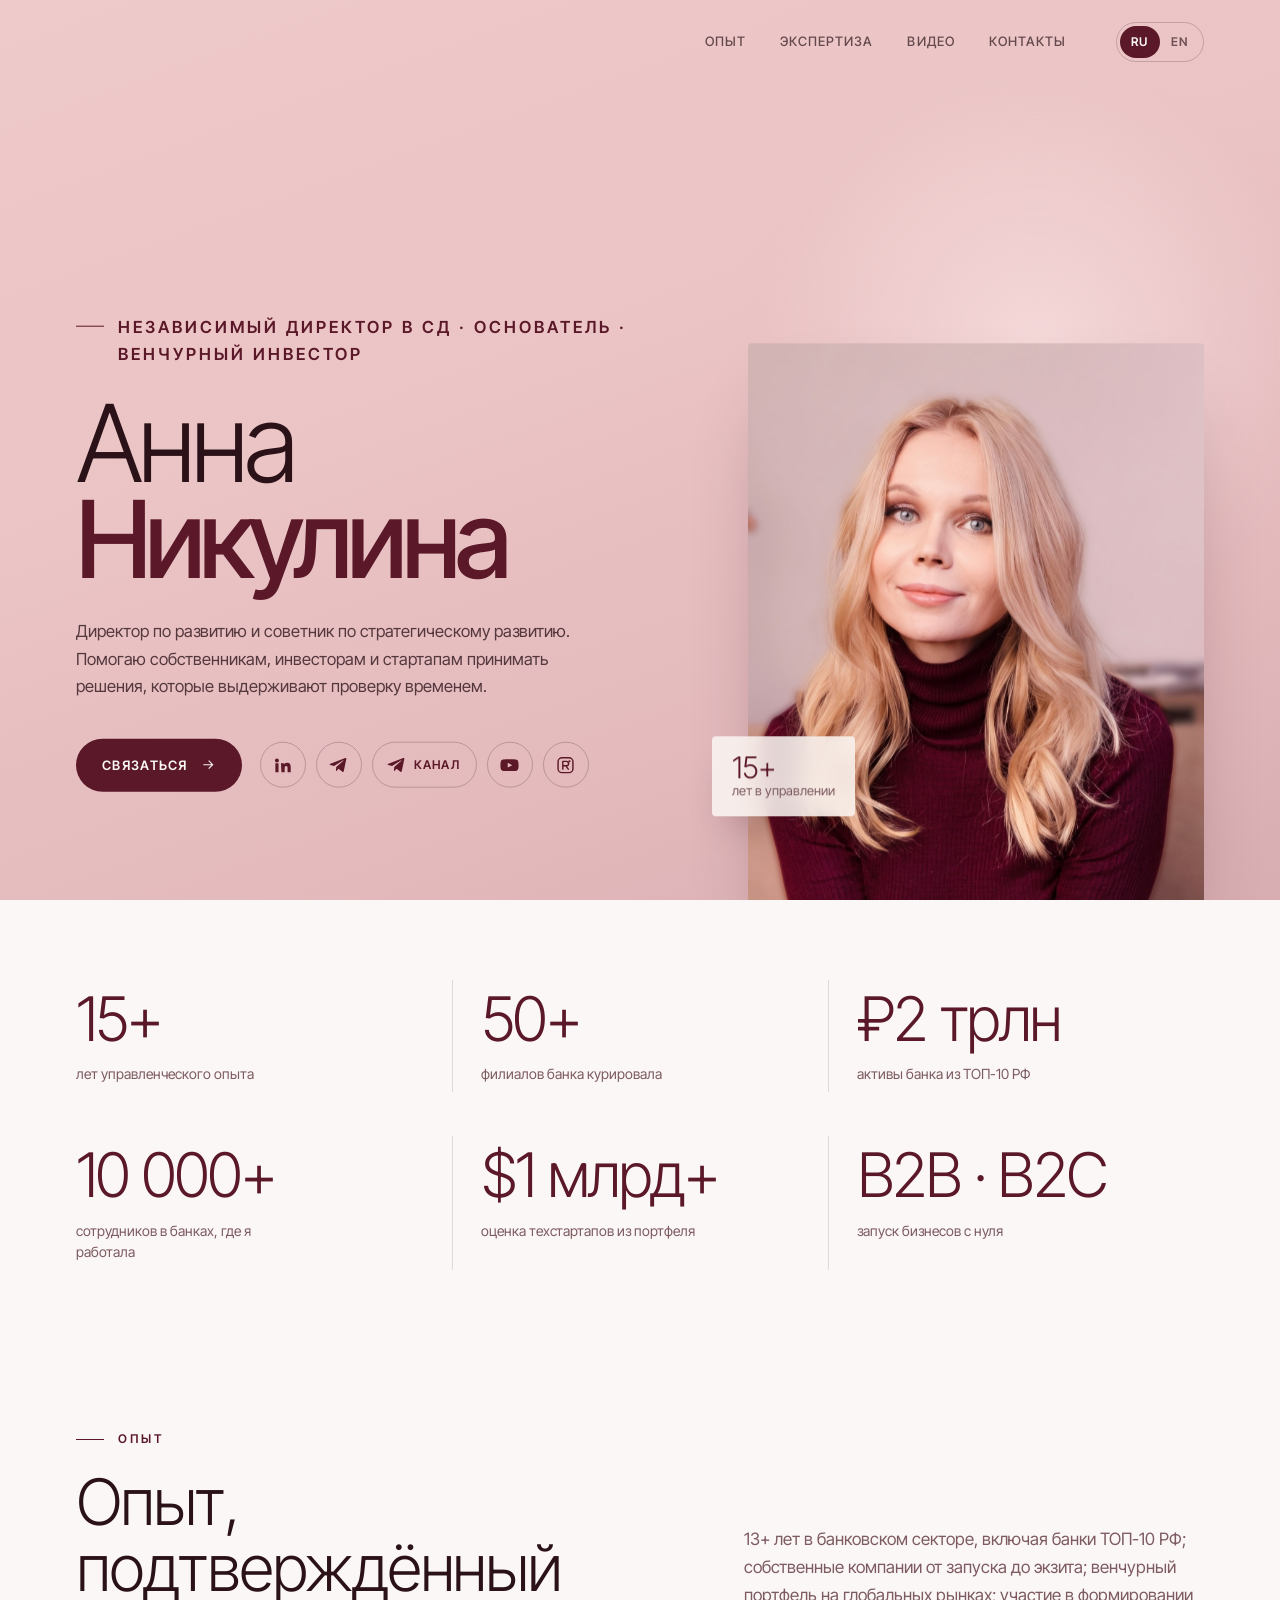
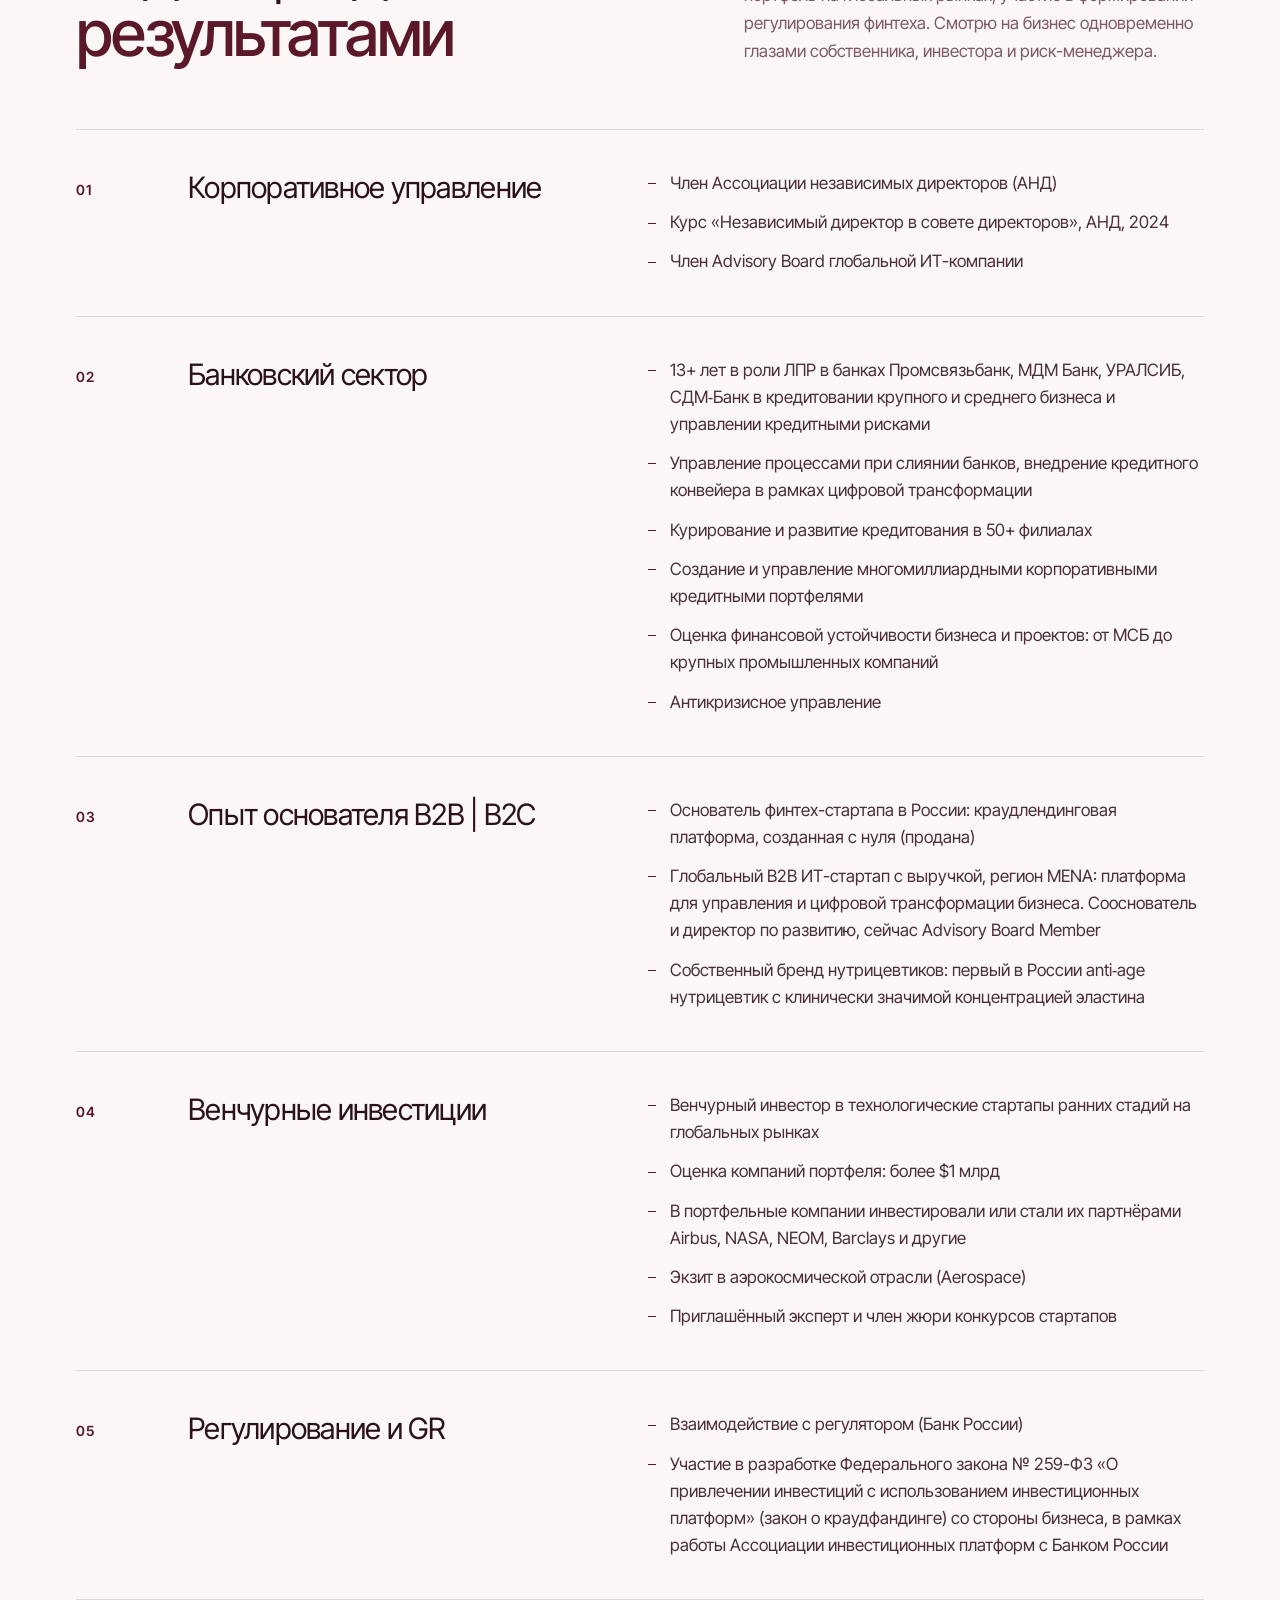
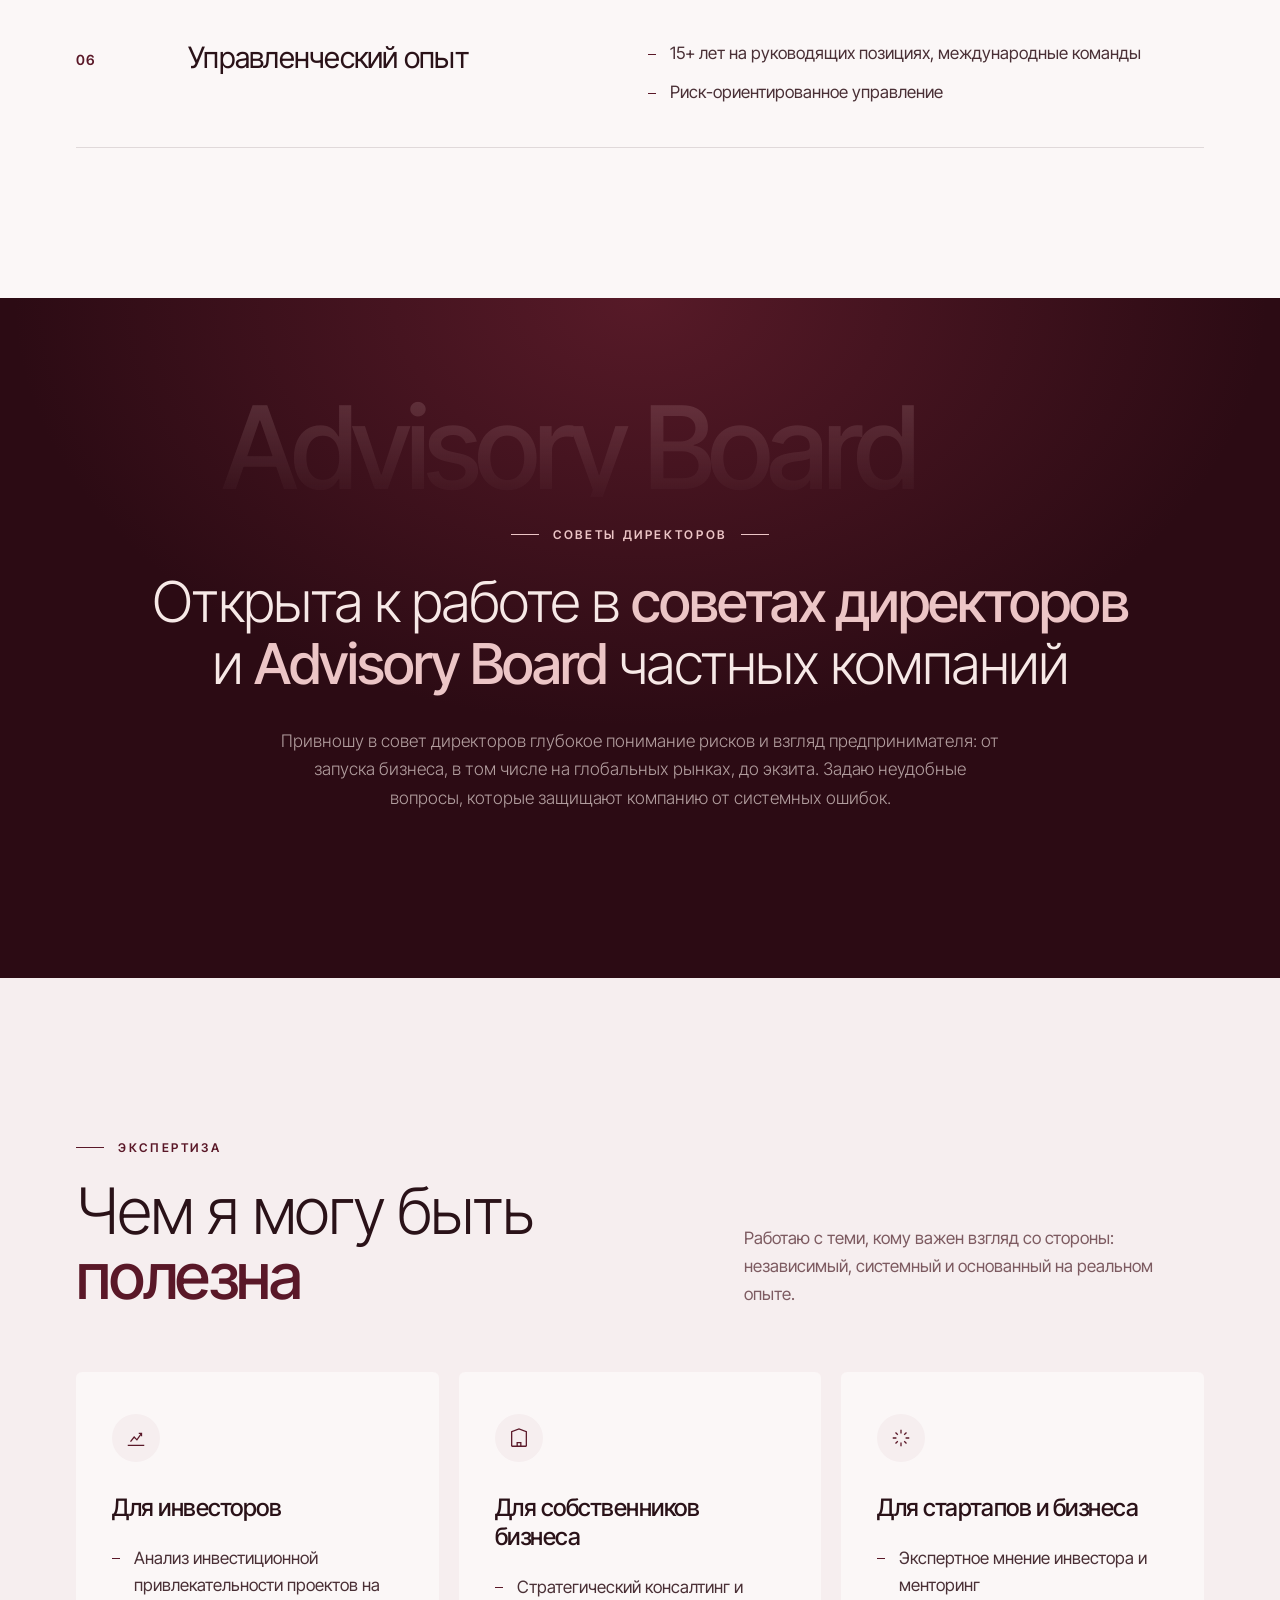
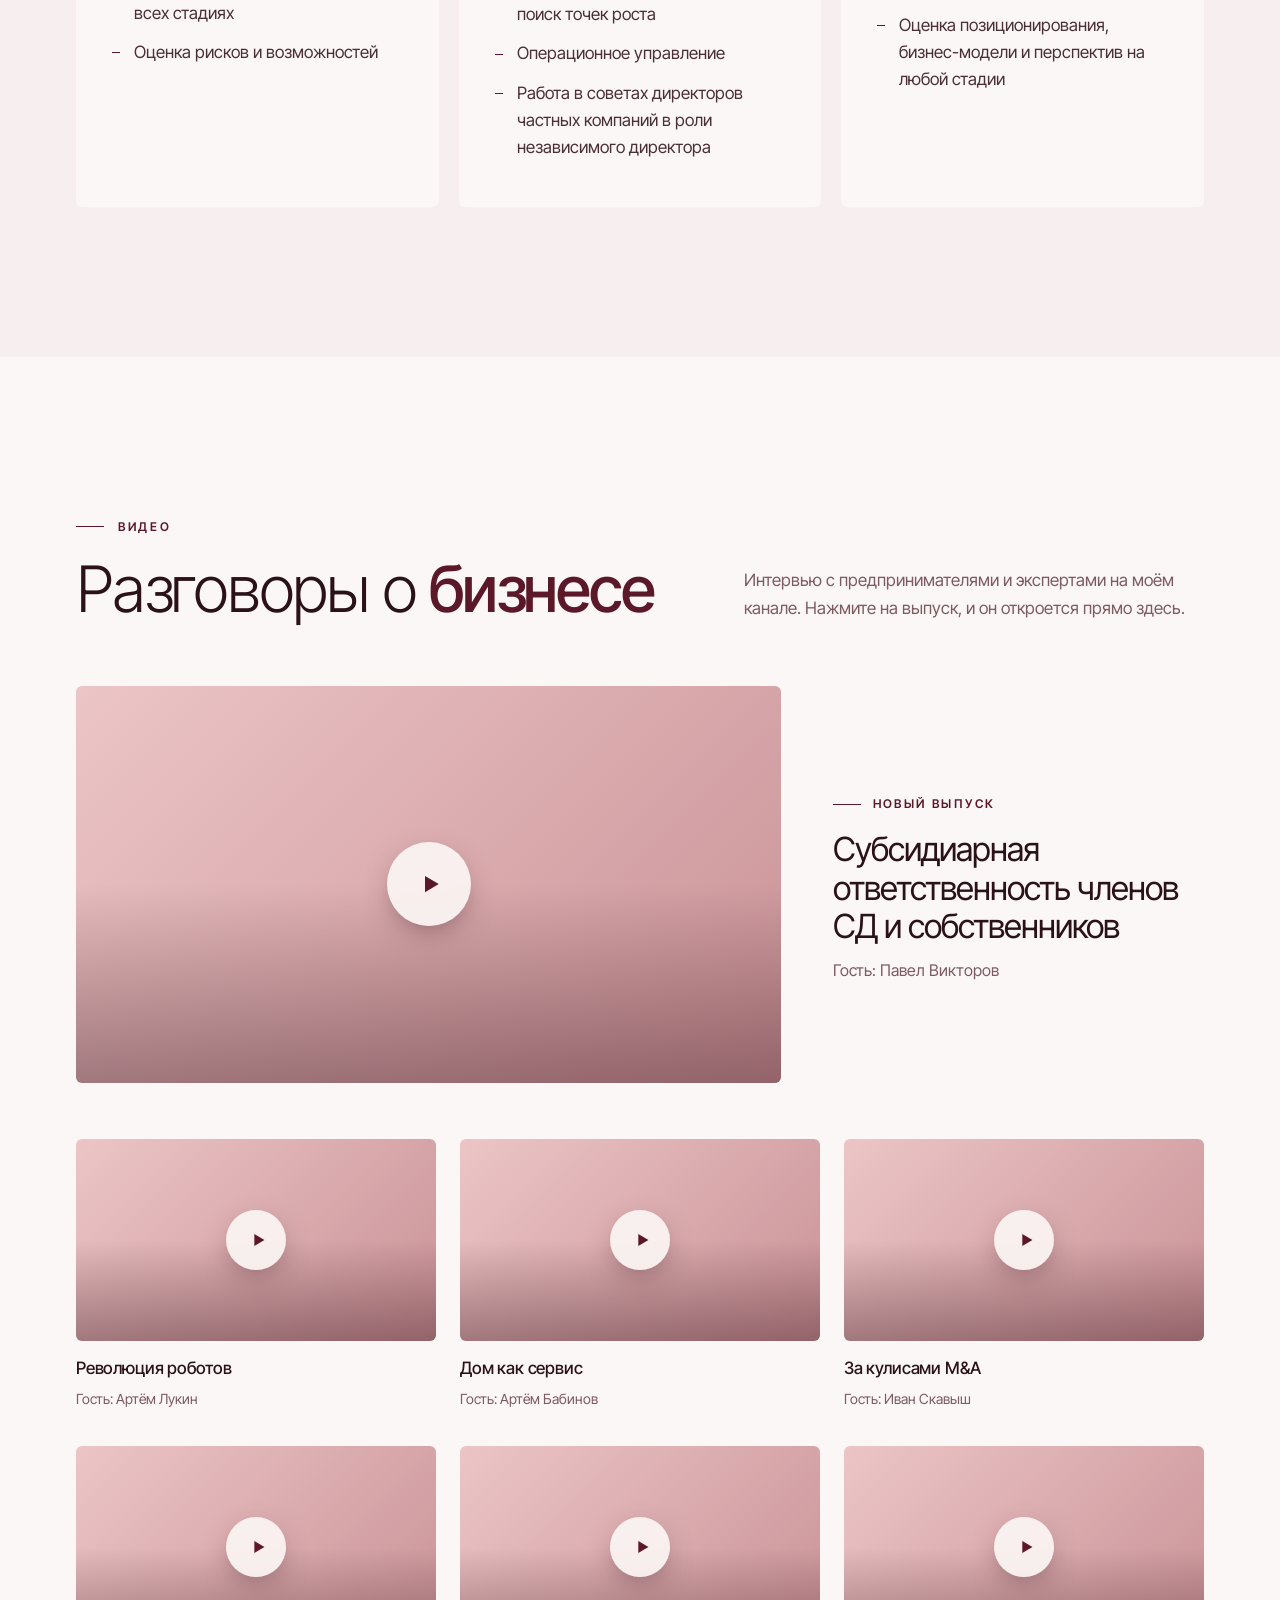
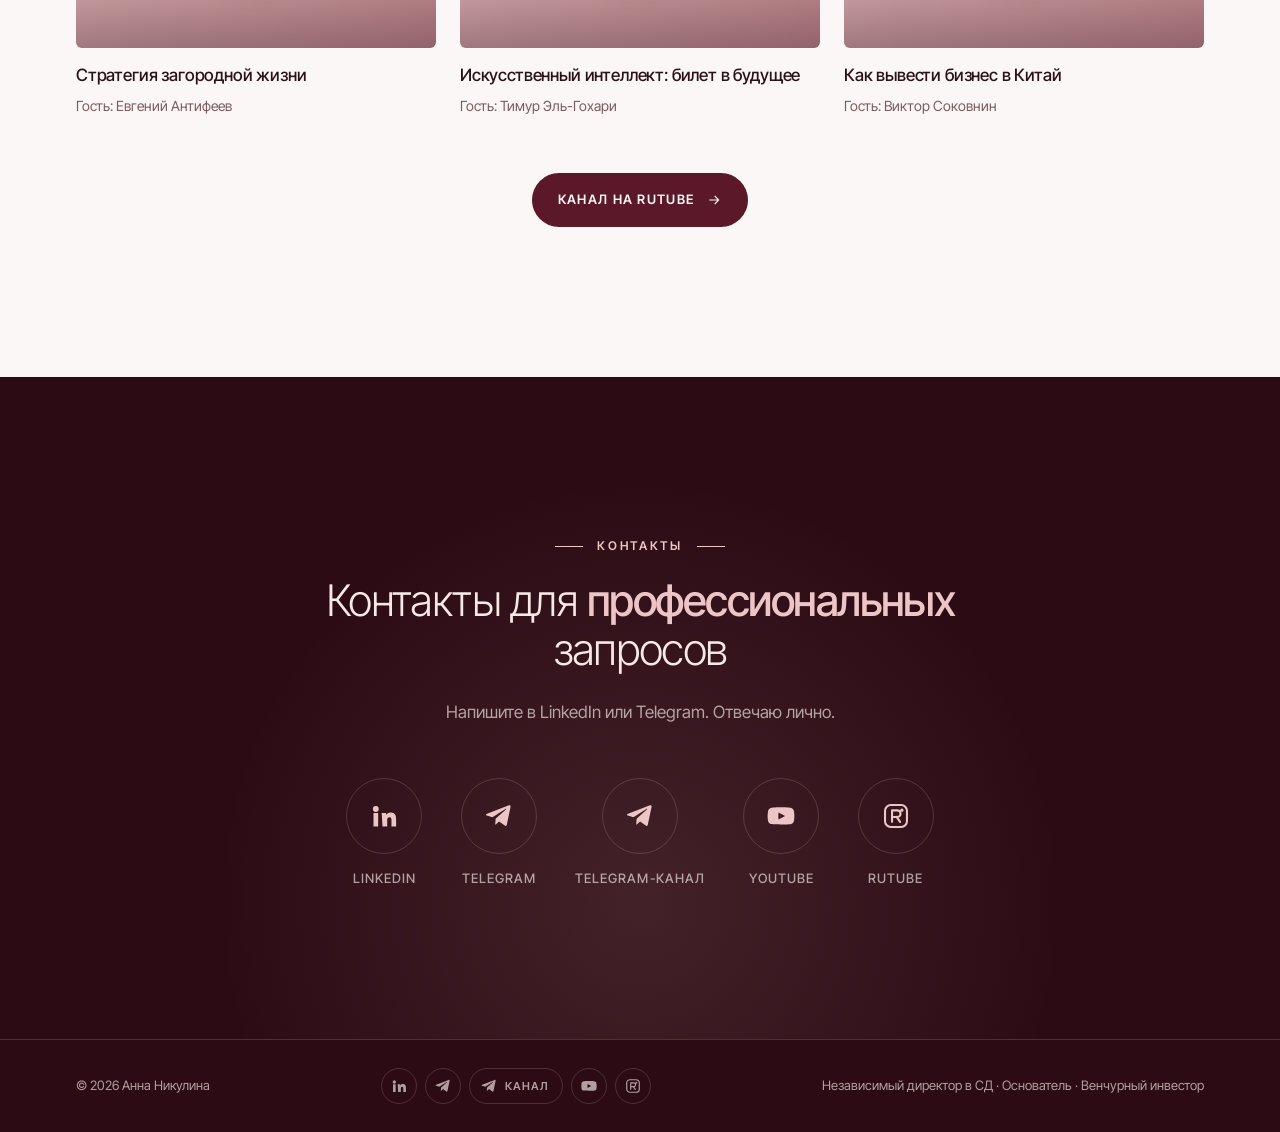
==== commit 37dae8d4: "New portrait (home photo, light background blur, sofa toned to rose); DNS check against authoritativ" ====
--- a/annanikulina/index.html
+++ b/annanikulina/index.html
@@ -24,7 +24,7 @@
 <link rel="me" href="https://www.youtube.com/@STRATEGYNikulina">
 <link rel="me" href="https://rutube.ru/channel/30327202">
 <link rel="sitemap" type="application/xml" href="https://www.annanikulina.pro/sitemap.xml">
-<script type="application/ld+json">{"@context":"https://schema.org","@graph":[{"@type":"ProfilePage","@id":"https://www.annanikulina.pro/annanikulina/#page","url":"https://www.annanikulina.pro/annanikulina/","name":"Анна Никулина | Независимый директор, Advisory Board, венчурный инвестор","description":"Анна Никулина: независимый директор, Advisory Board Member, венчурный инвестор. 13+ лет в банках ТОП-10 РФ. Корпоративное управление, риски, финтех, MENA.","inLanguage":"ru-RU","dateModified":"2026-11-23","isPartOf":{"@id":"https://www.annanikulina.pro/#website"},"mainEntity":{"@id":"https://www.annanikulina.pro/#person"},"primaryImageOfPage":"https://www.annanikulina.pro/assets/img/anna-portrait-event.jpg"},{"@type":"WebSite","@id":"https://www.annanikulina.pro/#website","url":"https://www.annanikulina.pro/","name":"Анна Никулина","inLanguage":["ru-RU","en-US"]},{"@type":"Person","@id":"https://www.annanikulina.pro/#person","name":"Анна Никулина","alternateName":["Anna Nikulina"],"givenName":"Анна","familyName":"Никулина","url":"https://www.annanikulina.pro/annanikulina/","image":"https://www.annanikulina.pro/assets/img/anna-portrait-event.jpg","description":"Анна Никулина: независимый директор, Advisory Board Member, венчурный инвестор. 13+ лет в банках ТОП-10 РФ. Корпоративное управление, риски, финтех, MENA.","jobTitle":["Независимый директор","Основатель","Advisory Board Member","Советник по стратегическому развитию","Директор по развитию","Венчурный инвестор"],"knowsAbout":["Корпоративное управление","Работа совета директоров","Независимый директор","Риск-менеджмент","Кредитные риски","Корпоративное кредитование","Антикризисное управление","Стратегическое развитие бизнеса","Венчурные инвестиции","Финтех","Краудфандинг","M&A","Due diligence","Цифровая трансформация","Рынок MENA","GR и регулирование"],"knowsLanguage":["ru","en"],"memberOf":{"@type":"Organization","name":"Ассоциация независимых директоров (АНД)"},"homeLocation":{"@type":"Place","name":"Москва"},"sameAs":["https://www.linkedin.com/in/anna-nikulina-cbdo/","https://t.me/STRATEGYNikulina","https://t.me/Anna_Niku","https://www.youtube.com/@STRATEGYNikulina","https://rutube.ru/channel/30327202"]},{"@type":"ItemList","name":"Видео","itemListElement":[{"@type":"ListItem","position":1,"item":{"@type":"VideoObject","name":"Субсидиарная ответственность членов СД и собственников","description":"Субсидиарная ответственность членов СД и собственников. Гость: Павел Викторов","embedUrl":"https://rutube.ru/play/embed/118d6fa9727639e5040512ae6d32b4be","url":"https://rutube.ru/video/118d6fa9727639e5040512ae6d32b4be/"}},{"@type":"ListItem","position":2,"item":{"@type":"VideoObject","name":"Революция роботов","description":"Революция роботов. Гость: Артём Лукин","embedUrl":"https://rutube.ru/play/embed/0f608d7f2b0e4aaa801a74142903122b","url":"https://rutube.ru/video/0f608d7f2b0e4aaa801a74142903122b/"}},{"@type":"ListItem","position":3,"item":{"@type":"VideoObject","name":"Дом как сервис","description":"Дом как сервис. Гость: Артём Бабинов","embedUrl":"https://rutube.ru/play/embed/82245c10c63797b9d4839cec6b54728c","url":"https://rutube.ru/video/82245c10c63797b9d4839cec6b54728c/"}},{"@type":"ListItem","position":4,"item":{"@type":"VideoObject","name":"За кулисами M&A","description":"За кулисами M&A. Гость: Иван Скавыш","embedUrl":"https://rutube.ru/play/embed/9c4bf61b043f1e9871b5e467088dbe60","url":"https://rutube.ru/video/9c4bf61b043f1e9871b5e467088dbe60/"}},{"@type":"ListItem","position":5,"item":{"@type":"VideoObject","name":"Стратегия загородной жизни","description":"Стратегия загородной жизни. Гость: Евгений Антифеев","embedUrl":"https://rutube.ru/play/embed/722f7eb517eb702874613efbd3f16c28","url":"https://rutube.ru/video/722f7eb517eb702874613efbd3f16c28/"}},{"@type":"ListItem","position":6,"item":{"@type":"VideoObject","name":"Искусственный интеллект: билет в будущее","description":"Искусственный интеллект: билет в будущее. Гость: Тимур Эль-Гохари","embedUrl":"https://rutube.ru/play/embed/aa2cad4c1103fe543607f4f6108b470c","url":"https://rutube.ru/video/aa2cad4c1103fe543607f4f6108b470c/"}},{"@type":"ListItem","position":7,"item":{"@type":"VideoObject","name":"Как вывести бизнес в Китай","description":"Как вывести бизнес в Китай. Гость: Виктор Соковнин","embedUrl":"https://rutube.ru/play/embed/4b83cb5bb370456e2c958657fe2ba707","url":"https://rutube.ru/video/4b83cb5bb370456e2c958657fe2ba707/"}}]}]}</script>
+<script type="application/ld+json">{"@context":"https://schema.org","@graph":[{"@type":"ProfilePage","@id":"https://www.annanikulina.pro/annanikulina/#page","url":"https://www.annanikulina.pro/annanikulina/","name":"Анна Никулина | Независимый директор, Advisory Board, венчурный инвестор","description":"Анна Никулина: независимый директор, Advisory Board Member, венчурный инвестор. 13+ лет в банках ТОП-10 РФ. Корпоративное управление, риски, финтех, MENA.","inLanguage":"ru-RU","dateModified":"2026-11-23","isPartOf":{"@id":"https://www.annanikulina.pro/#website"},"mainEntity":{"@id":"https://www.annanikulina.pro/#person"},"primaryImageOfPage":"https://www.annanikulina.pro/assets/img/anna-portrait-home.jpg"},{"@type":"WebSite","@id":"https://www.annanikulina.pro/#website","url":"https://www.annanikulina.pro/","name":"Анна Никулина","inLanguage":["ru-RU","en-US"]},{"@type":"Person","@id":"https://www.annanikulina.pro/#person","name":"Анна Никулина","alternateName":["Anna Nikulina"],"givenName":"Анна","familyName":"Никулина","url":"https://www.annanikulina.pro/annanikulina/","image":"https://www.annanikulina.pro/assets/img/anna-portrait-home.jpg","description":"Анна Никулина: независимый директор, Advisory Board Member, венчурный инвестор. 13+ лет в банках ТОП-10 РФ. Корпоративное управление, риски, финтех, MENA.","jobTitle":["Независимый директор","Основатель","Advisory Board Member","Советник по стратегическому развитию","Директор по развитию","Венчурный инвестор"],"knowsAbout":["Корпоративное управление","Работа совета директоров","Независимый директор","Риск-менеджмент","Кредитные риски","Корпоративное кредитование","Антикризисное управление","Стратегическое развитие бизнеса","Венчурные инвестиции","Финтех","Краудфандинг","M&A","Due diligence","Цифровая трансформация","Рынок MENA","GR и регулирование"],"knowsLanguage":["ru","en"],"memberOf":{"@type":"Organization","name":"Ассоциация независимых директоров (АНД)"},"homeLocation":{"@type":"Place","name":"Москва"},"sameAs":["https://www.linkedin.com/in/anna-nikulina-cbdo/","https://t.me/STRATEGYNikulina","https://t.me/Anna_Niku","https://www.youtube.com/@STRATEGYNikulina","https://rutube.ru/channel/30327202"]},{"@type":"ItemList","name":"Видео","itemListElement":[{"@type":"ListItem","position":1,"item":{"@type":"VideoObject","name":"Субсидиарная ответственность членов СД и собственников","description":"Субсидиарная ответственность членов СД и собственников. Гость: Павел Викторов","embedUrl":"https://rutube.ru/play/embed/118d6fa9727639e5040512ae6d32b4be","url":"https://rutube.ru/video/118d6fa9727639e5040512ae6d32b4be/"}},{"@type":"ListItem","position":2,"item":{"@type":"VideoObject","name":"Революция роботов","description":"Революция роботов. Гость: Артём Лукин","embedUrl":"https://rutube.ru/play/embed/0f608d7f2b0e4aaa801a74142903122b","url":"https://rutube.ru/video/0f608d7f2b0e4aaa801a74142903122b/"}},{"@type":"ListItem","position":3,"item":{"@type":"VideoObject","name":"Дом как сервис","description":"Дом как сервис. Гость: Артём Бабинов","embedUrl":"https://rutube.ru/play/embed/82245c10c63797b9d4839cec6b54728c","url":"https://rutube.ru/video/82245c10c63797b9d4839cec6b54728c/"}},{"@type":"ListItem","position":4,"item":{"@type":"VideoObject","name":"За кулисами M&A","description":"За кулисами M&A. Гость: Иван Скавыш","embedUrl":"https://rutube.ru/play/embed/9c4bf61b043f1e9871b5e467088dbe60","url":"https://rutube.ru/video/9c4bf61b043f1e9871b5e467088dbe60/"}},{"@type":"ListItem","position":5,"item":{"@type":"VideoObject","name":"Стратегия загородной жизни","description":"Стратегия загородной жизни. Гость: Евгений Антифеев","embedUrl":"https://rutube.ru/play/embed/722f7eb517eb702874613efbd3f16c28","url":"https://rutube.ru/video/722f7eb517eb702874613efbd3f16c28/"}},{"@type":"ListItem","position":6,"item":{"@type":"VideoObject","name":"Искусственный интеллект: билет в будущее","description":"Искусственный интеллект: билет в будущее. Гость: Тимур Эль-Гохари","embedUrl":"https://rutube.ru/play/embed/aa2cad4c1103fe543607f4f6108b470c","url":"https://rutube.ru/video/aa2cad4c1103fe543607f4f6108b470c/"}},{"@type":"ListItem","position":7,"item":{"@type":"VideoObject","name":"Как вывести бизнес в Китай","description":"Как вывести бизнес в Китай. Гость: Виктор Соковнин","embedUrl":"https://rutube.ru/play/embed/4b83cb5bb370456e2c958657fe2ba707","url":"https://rutube.ru/video/4b83cb5bb370456e2c958657fe2ba707/"}}]}]}</script>
 <meta property="og:title" content="Анна Никулина | Независимый директор, Advisory Board, венчурный инвестор">
 <meta property="og:description" content="Анна Никулина: независимый директор, Advisory Board Member, венчурный инвестор. 13+ лет в банках ТОП-10 РФ. Корпоративное управление, риски, финтех, MENA.">
 <meta property="og:url" content="https://www.annanikulina.pro/annanikulina/">
@@ -38,7 +38,7 @@
 <meta name="twitter:image" content="https://www.annanikulina.pro/assets/img/og-cover.jpg">
 <link rel="icon" href="../assets/img/favicon.svg" type="image/svg+xml">
 <link rel="preload" href="../assets/fonts/inter-tight-cyrillic-300-normal.woff2" as="font" type="font/woff2" crossorigin>
-<link rel="preload" as="image" href="../assets/img/anna-portrait-event.jpg">
+<link rel="preload" as="image" href="../assets/img/anna-portrait-home.jpg">
 <link rel="stylesheet" href="../assets/site.css">
 <script>document.documentElement.classList.add('js')</script>
 </head>
@@ -67,7 +67,7 @@
         </div>
       </div>
       <div class="photo reveal d2" data-speed="-0.2">
-        <img src="../assets/img/anna-portrait-event.jpg" alt="Анна Никулина" width="1075" height="1280" fetchpriority="high">
+        <img src="../assets/img/anna-portrait-home.jpg" alt="Анна Никулина" width="1474" height="1866" fetchpriority="high">
         <div class="photo-tag"><b>15+</b>лет в управлении</div>
       </div>
     </div>
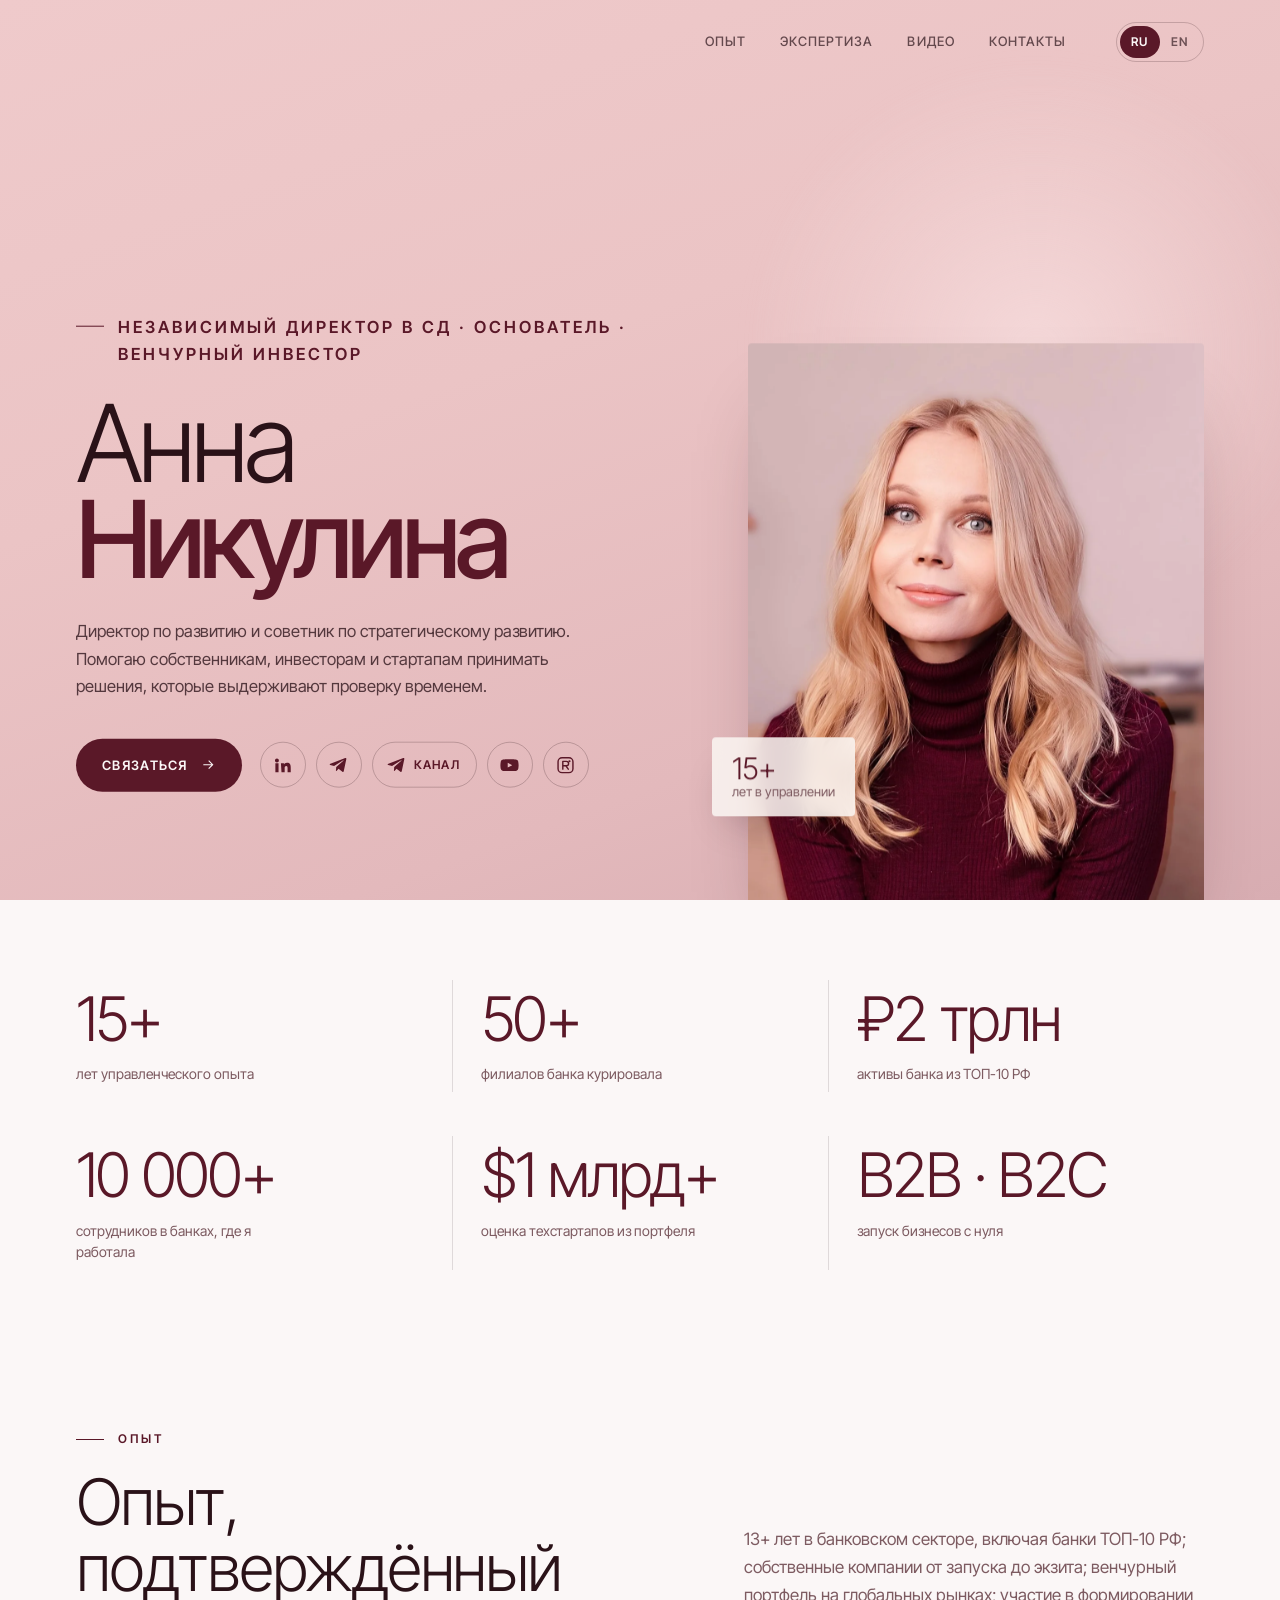
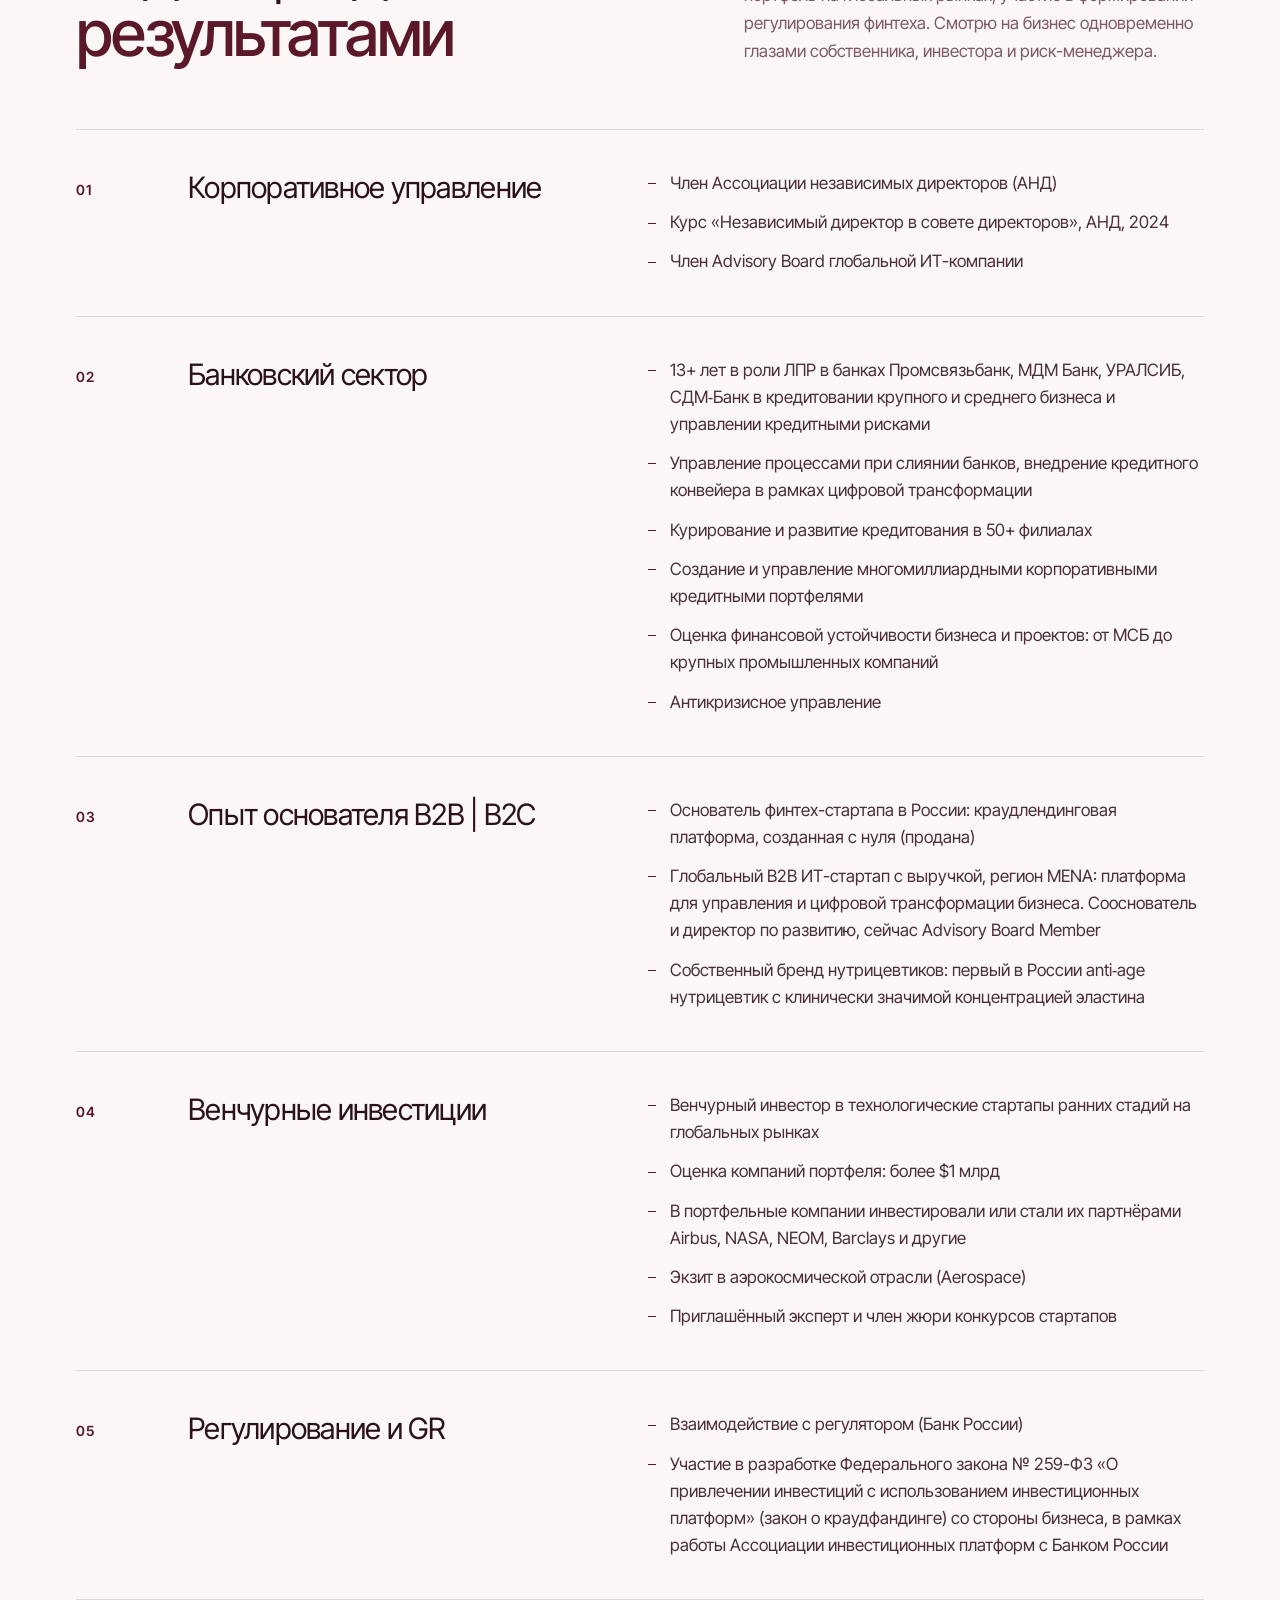
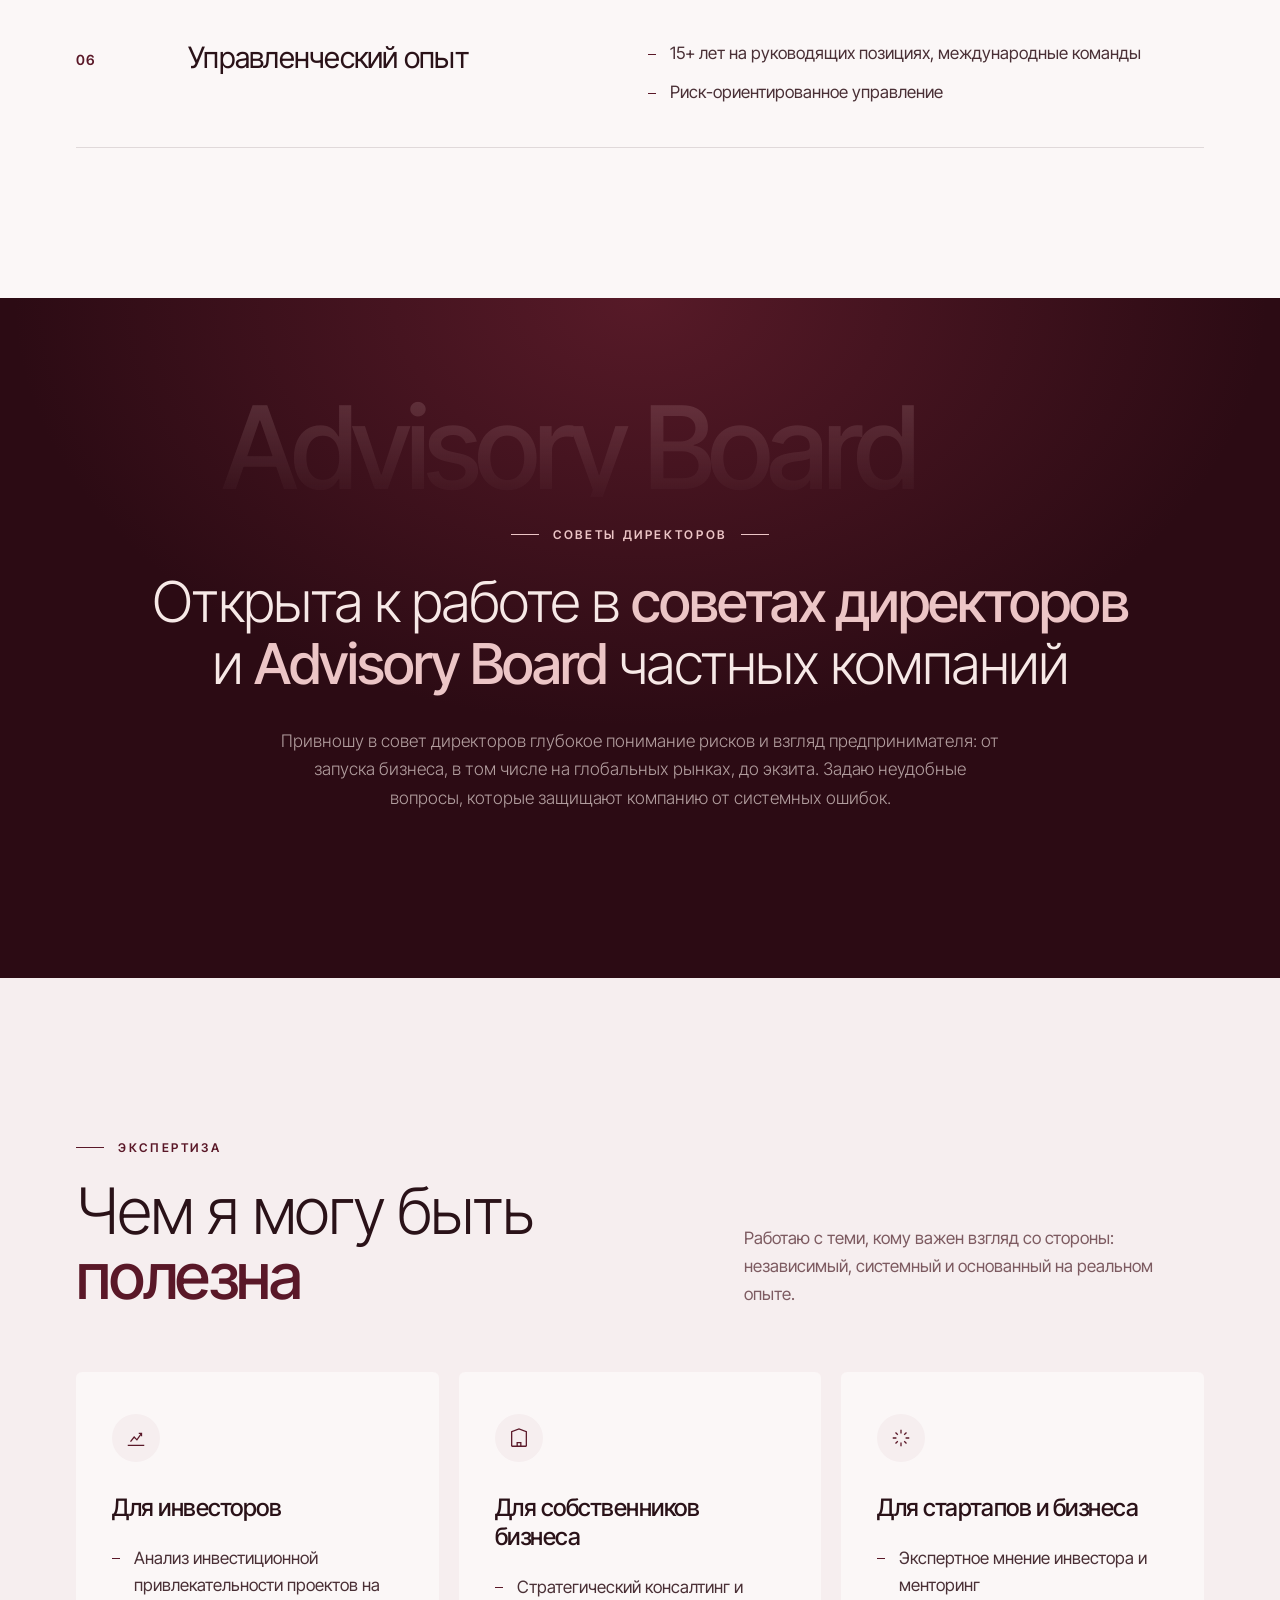
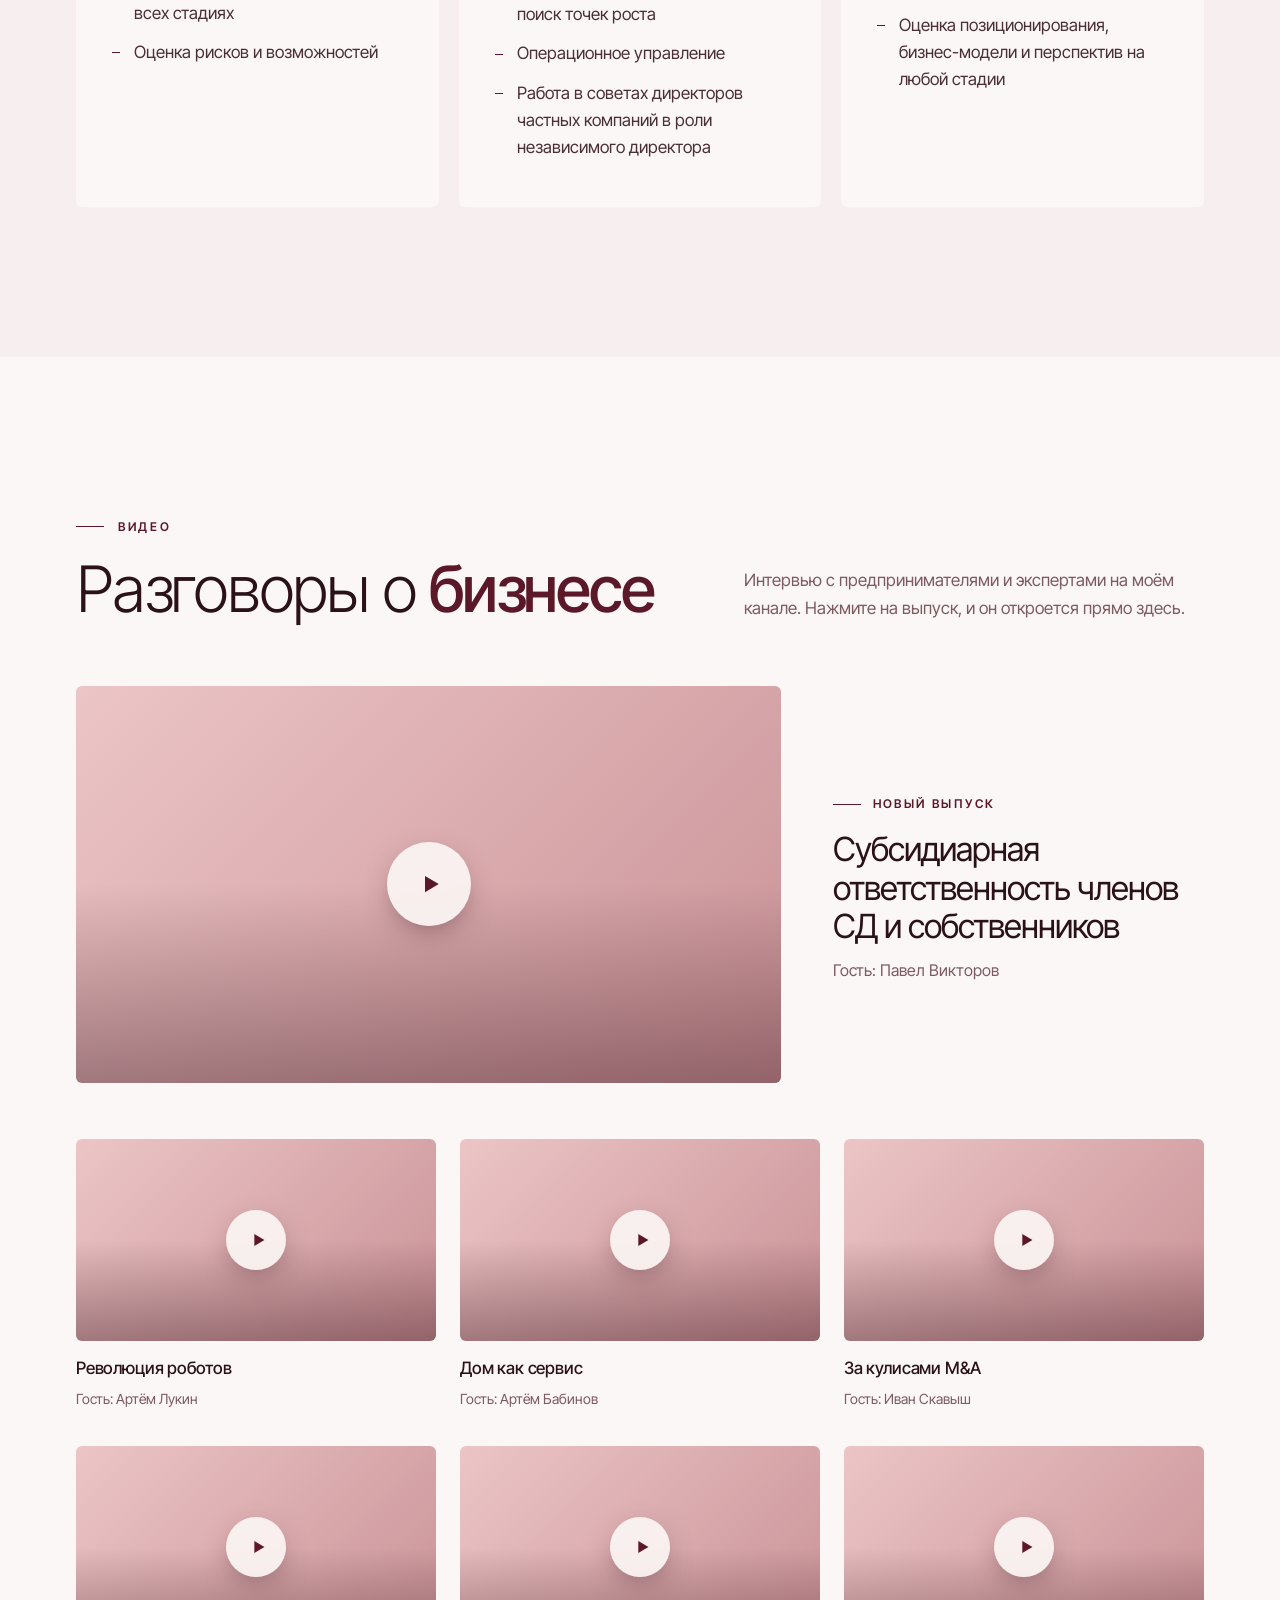
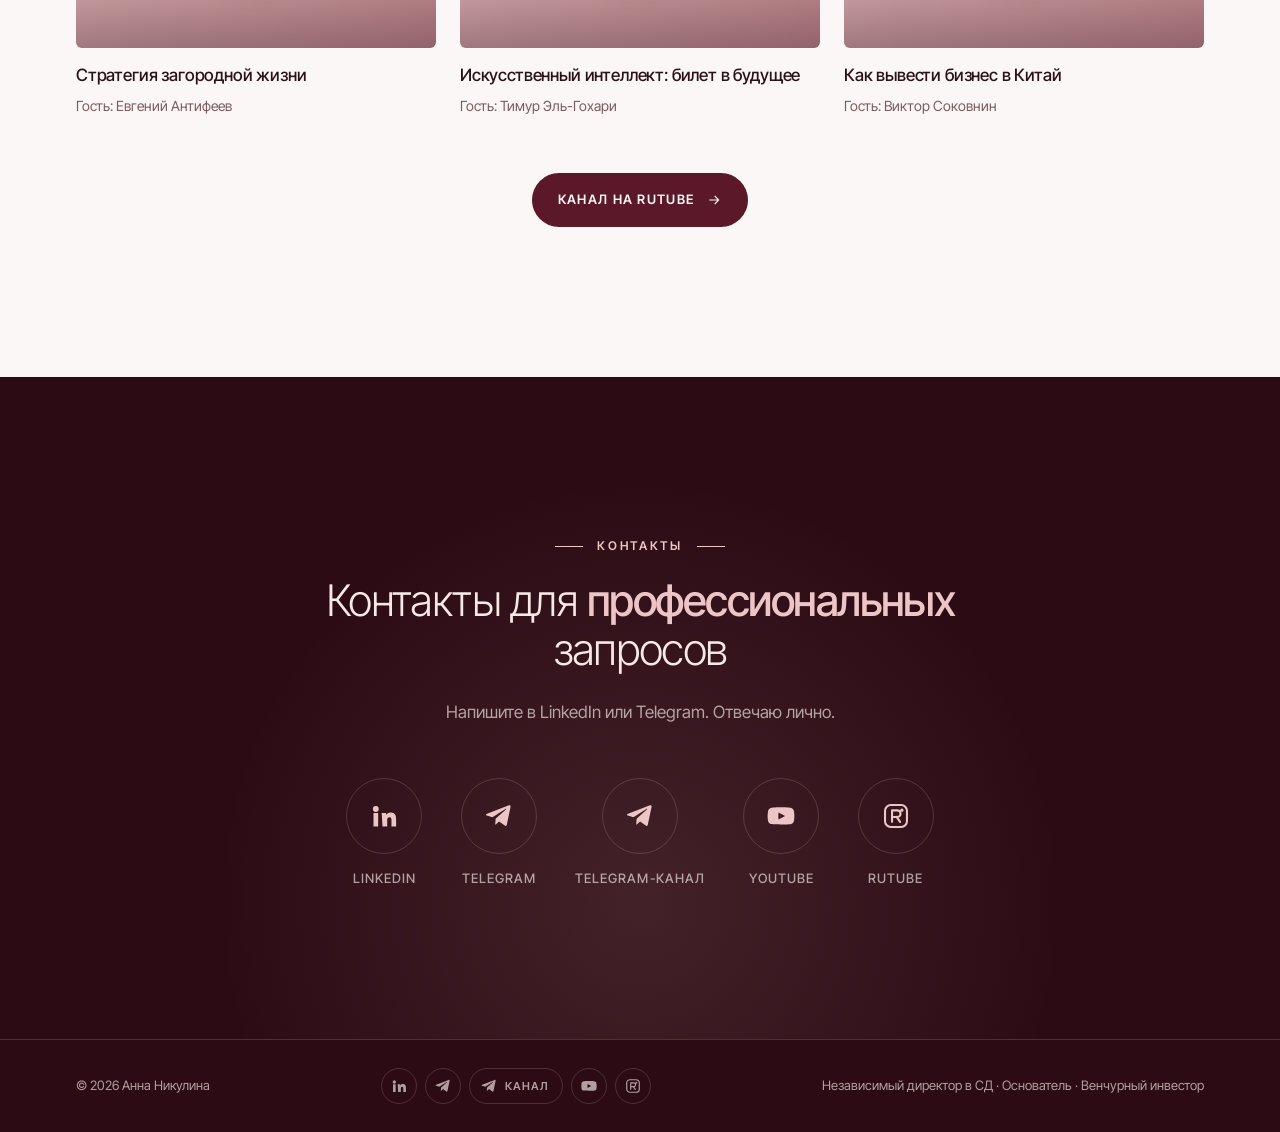
==== commit bb0a95df: "Faster load: 1100px sharpened portrait with WebP, smaller video covers Co-Authored-By: Claude Opus 5" ====
--- a/annanikulina/index.html
+++ b/annanikulina/index.html
@@ -38,7 +38,7 @@
 <meta name="twitter:image" content="https://www.annanikulina.pro/assets/img/og-cover.jpg">
 <link rel="icon" href="../assets/img/favicon.svg" type="image/svg+xml">
 <link rel="preload" href="../assets/fonts/inter-tight-cyrillic-300-normal.woff2" as="font" type="font/woff2" crossorigin>
-<link rel="preload" as="image" href="../assets/img/anna-portrait-home.jpg">
+<link rel="preload" as="image" href="../assets/img/anna-portrait-home.webp" type="image/webp">
 <link rel="stylesheet" href="../assets/site.css">
 <script>document.documentElement.classList.add('js')</script>
 </head>
@@ -67,7 +67,7 @@
         </div>
       </div>
       <div class="photo reveal d2" data-speed="-0.2">
-        <img src="../assets/img/anna-portrait-home.jpg" alt="Анна Никулина" width="1474" height="1866" fetchpriority="high">
+        <picture><source srcset="../assets/img/anna-portrait-home.webp" type="image/webp"><img src="../assets/img/anna-portrait-home.jpg" alt="Анна Никулина" width="1100" height="1393" fetchpriority="high" decoding="async"></picture>
         <div class="photo-tag"><b>15+</b>лет в управлении</div>
       </div>
     </div>
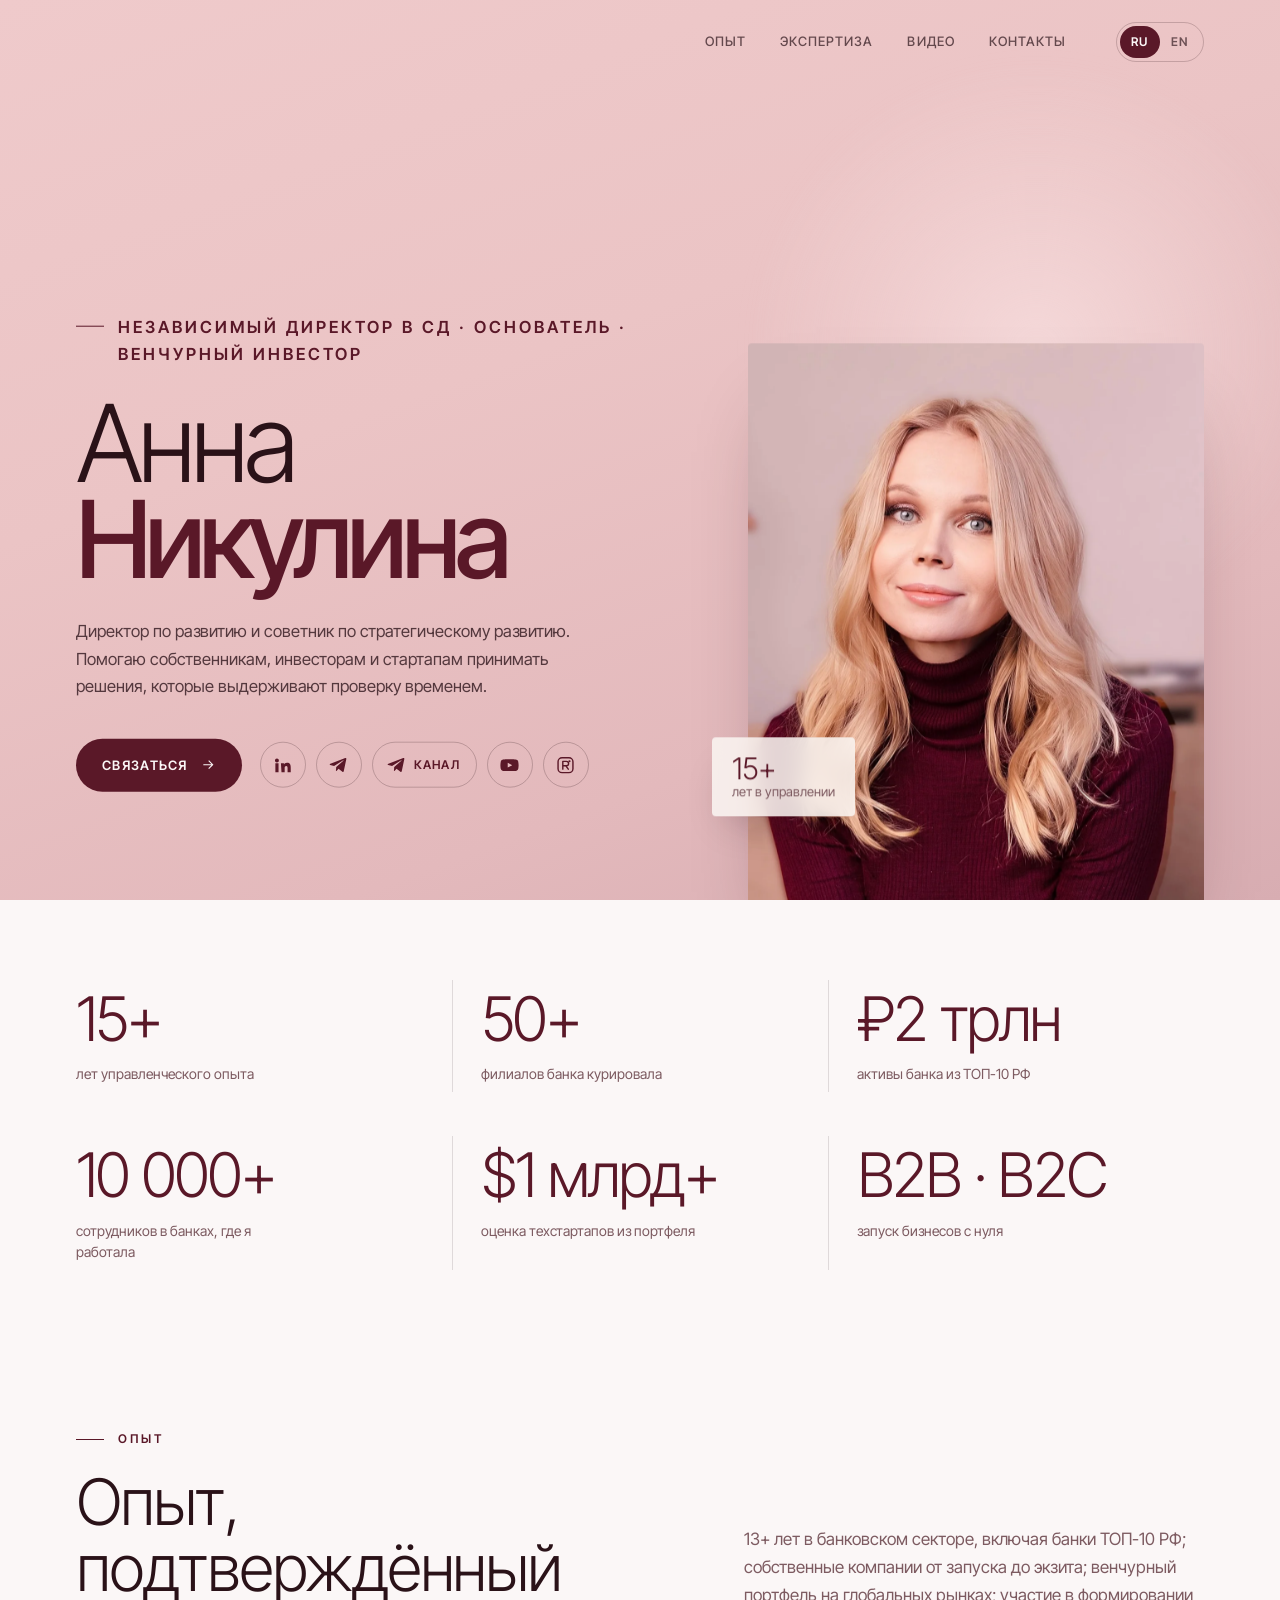
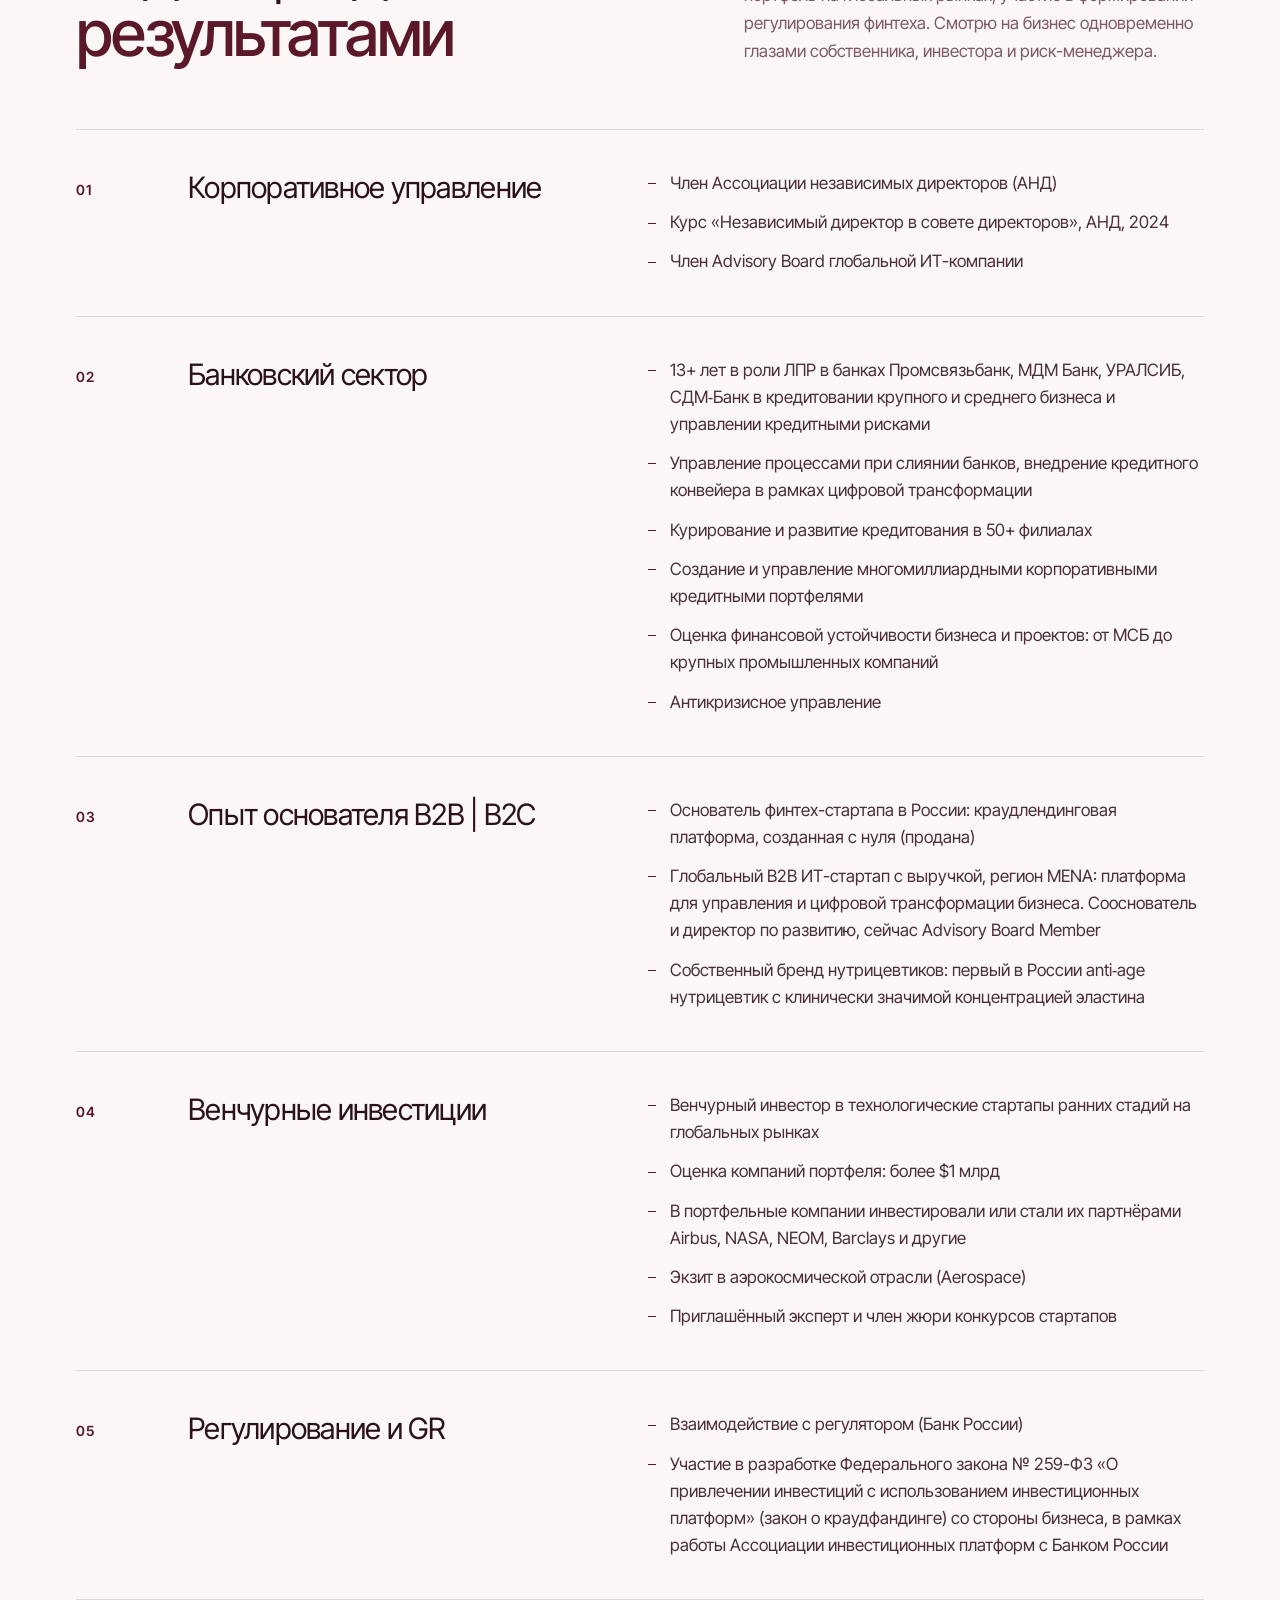
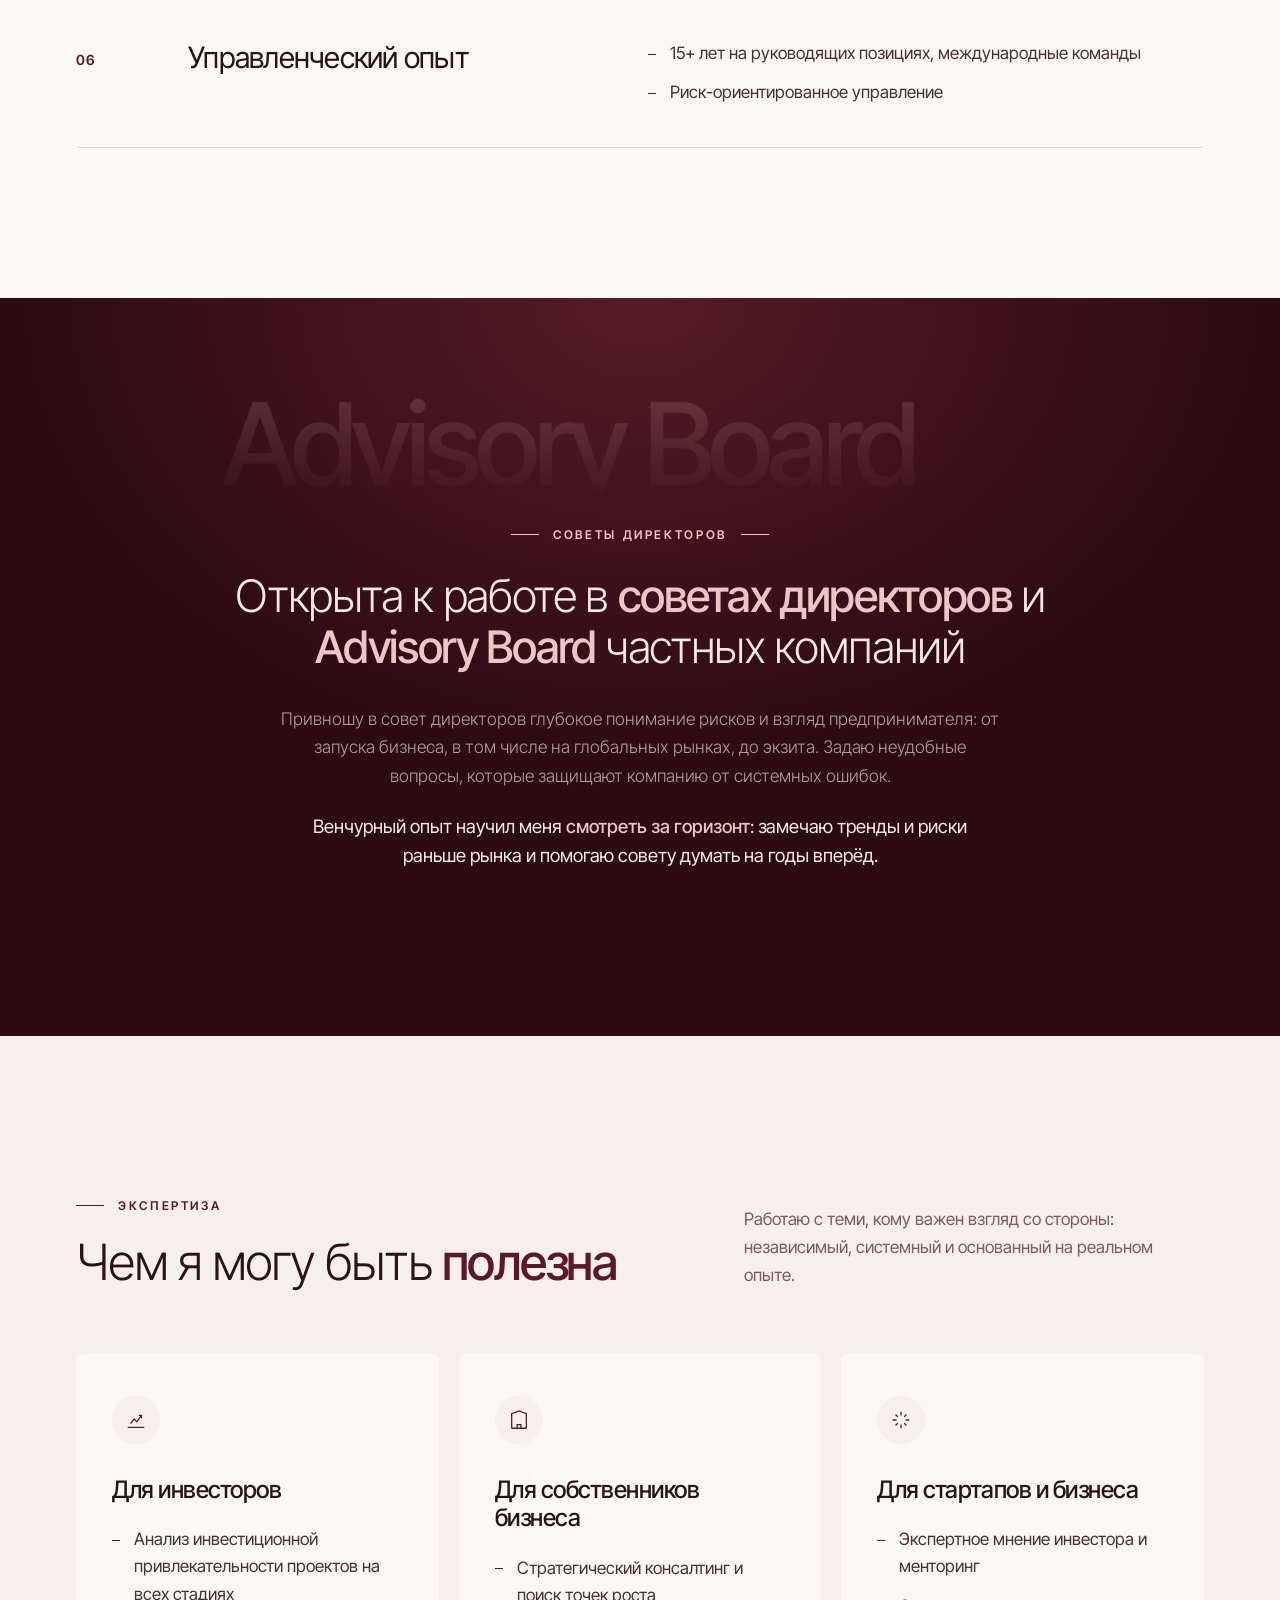
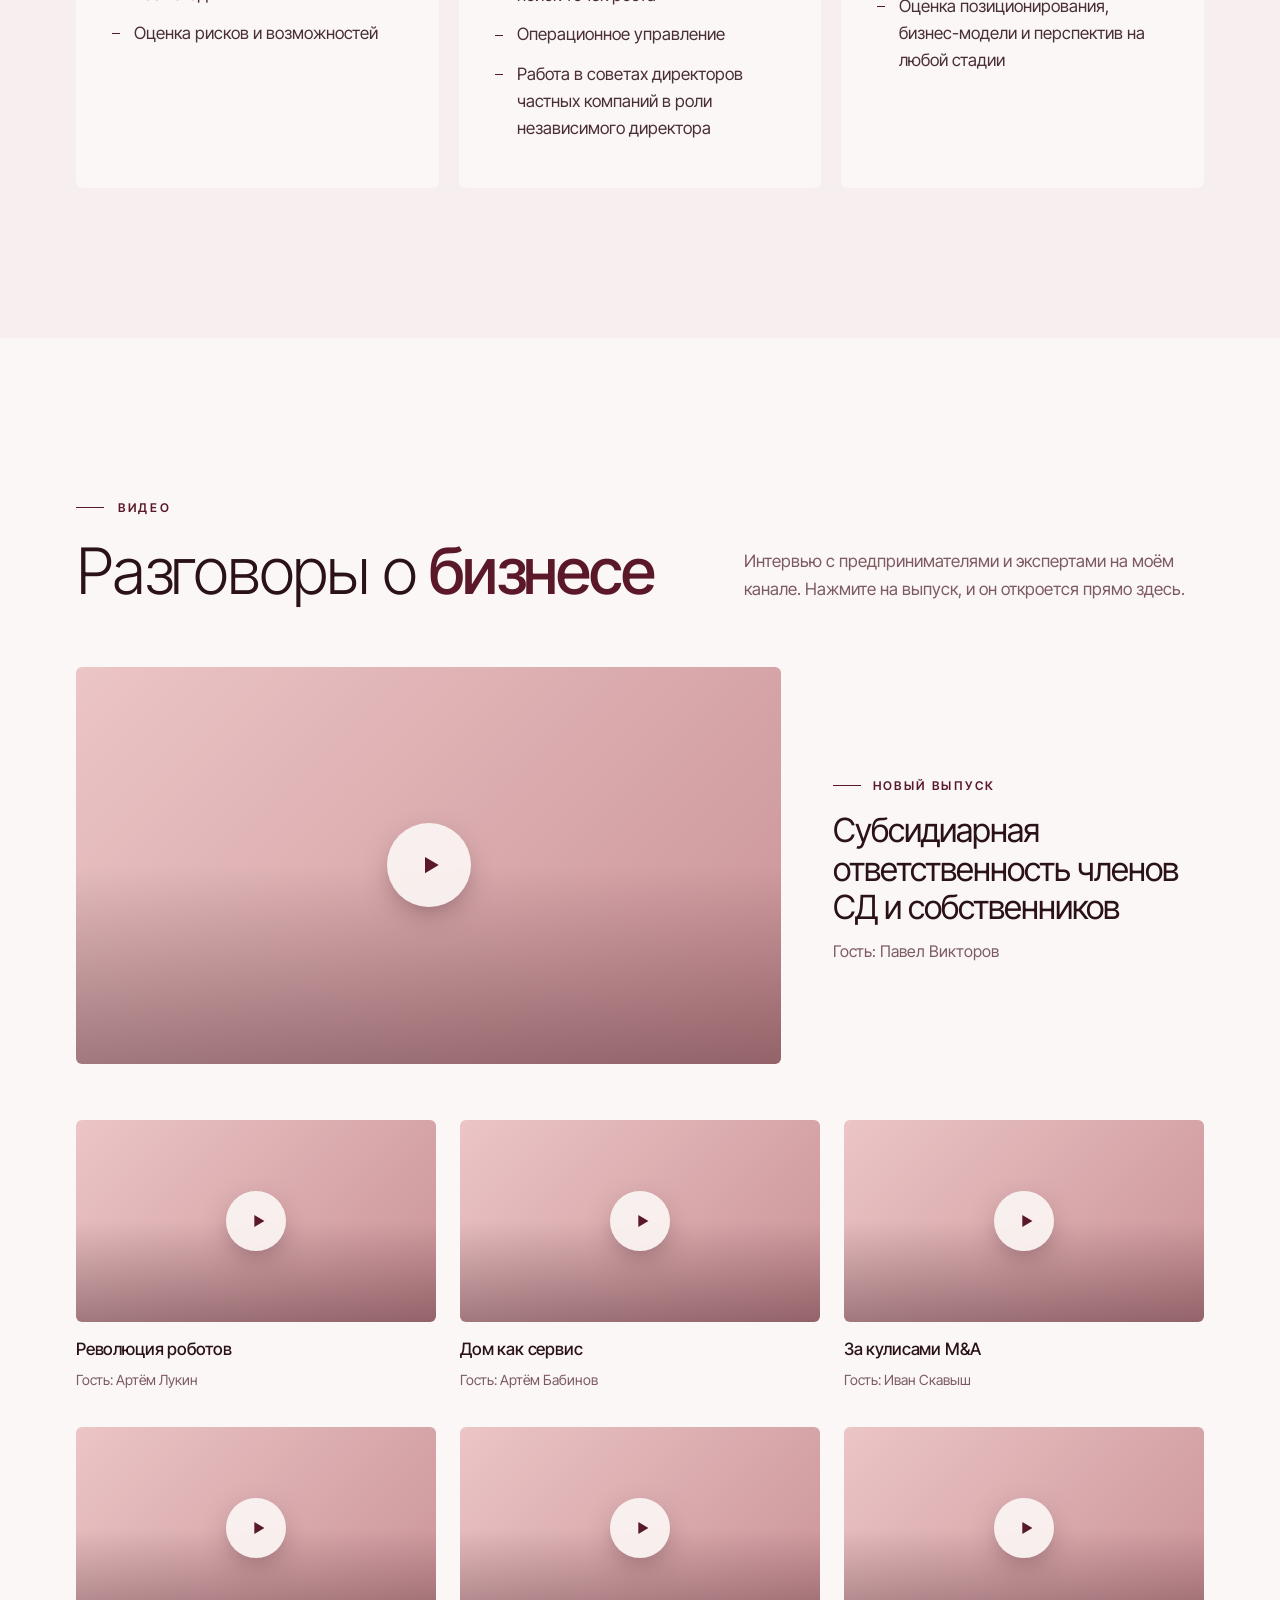
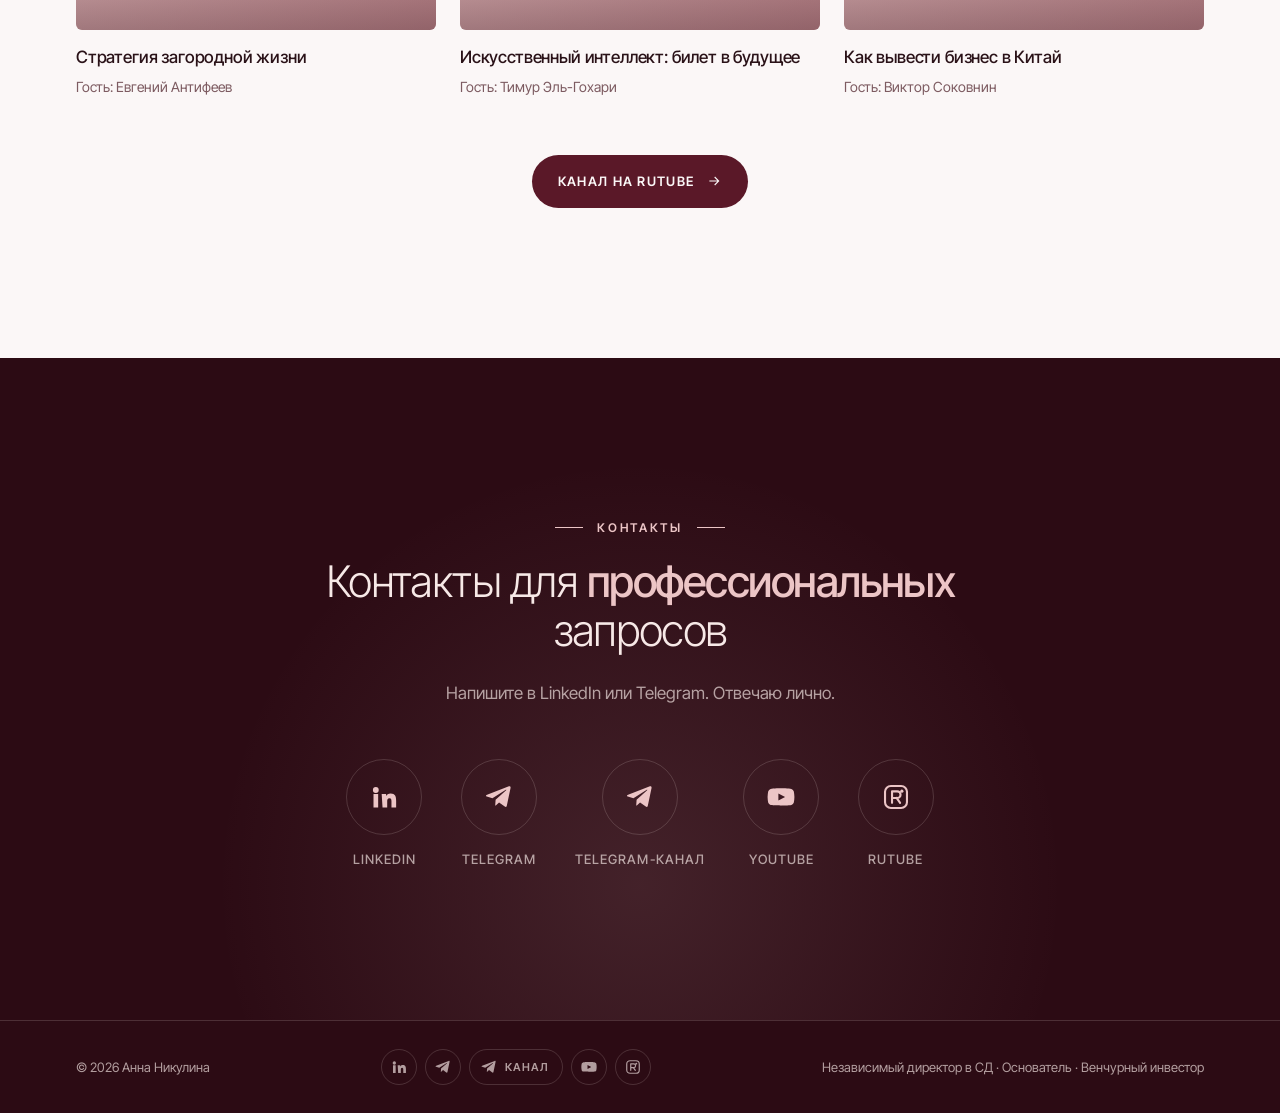
==== commit 889a1b34: "Band: smaller headings, add venture 'beyond the horizon' line Co-Authored-By: Claude Opus 5.5 <norep" ====
--- a/annanikulina/index.html
+++ b/annanikulina/index.html
@@ -24,7 +24,7 @@
 <link rel="me" href="https://www.youtube.com/@STRATEGYNikulina">
 <link rel="me" href="https://rutube.ru/channel/30327202">
 <link rel="sitemap" type="application/xml" href="https://www.annanikulina.pro/sitemap.xml">
-<script type="application/ld+json">{"@context":"https://schema.org","@graph":[{"@type":"ProfilePage","@id":"https://www.annanikulina.pro/annanikulina/#page","url":"https://www.annanikulina.pro/annanikulina/","name":"Анна Никулина | Независимый директор, Advisory Board, венчурный инвестор","description":"Анна Никулина: независимый директор, Advisory Board Member, венчурный инвестор. 13+ лет в банках ТОП-10 РФ. Корпоративное управление, риски, финтех, MENA.","inLanguage":"ru-RU","dateModified":"2026-11-23","isPartOf":{"@id":"https://www.annanikulina.pro/#website"},"mainEntity":{"@id":"https://www.annanikulina.pro/#person"},"primaryImageOfPage":"https://www.annanikulina.pro/assets/img/anna-portrait-home.jpg"},{"@type":"WebSite","@id":"https://www.annanikulina.pro/#website","url":"https://www.annanikulina.pro/","name":"Анна Никулина","inLanguage":["ru-RU","en-US"]},{"@type":"Person","@id":"https://www.annanikulina.pro/#person","name":"Анна Никулина","alternateName":["Anna Nikulina"],"givenName":"Анна","familyName":"Никулина","url":"https://www.annanikulina.pro/annanikulina/","image":"https://www.annanikulina.pro/assets/img/anna-portrait-home.jpg","description":"Анна Никулина: независимый директор, Advisory Board Member, венчурный инвестор. 13+ лет в банках ТОП-10 РФ. Корпоративное управление, риски, финтех, MENA.","jobTitle":["Независимый директор","Основатель","Advisory Board Member","Советник по стратегическому развитию","Директор по развитию","Венчурный инвестор"],"knowsAbout":["Корпоративное управление","Работа совета директоров","Независимый директор","Риск-менеджмент","Кредитные риски","Корпоративное кредитование","Антикризисное управление","Стратегическое развитие бизнеса","Венчурные инвестиции","Финтех","Краудфандинг","M&A","Due diligence","Цифровая трансформация","Рынок MENA","GR и регулирование"],"knowsLanguage":["ru","en"],"memberOf":{"@type":"Organization","name":"Ассоциация независимых директоров (АНД)"},"homeLocation":{"@type":"Place","name":"Москва"},"sameAs":["https://www.linkedin.com/in/anna-nikulina-cbdo/","https://t.me/STRATEGYNikulina","https://t.me/Anna_Niku","https://www.youtube.com/@STRATEGYNikulina","https://rutube.ru/channel/30327202"]},{"@type":"ItemList","name":"Видео","itemListElement":[{"@type":"ListItem","position":1,"item":{"@type":"VideoObject","name":"Субсидиарная ответственность членов СД и собственников","description":"Субсидиарная ответственность членов СД и собственников. Гость: Павел Викторов","embedUrl":"https://rutube.ru/play/embed/118d6fa9727639e5040512ae6d32b4be","url":"https://rutube.ru/video/118d6fa9727639e5040512ae6d32b4be/"}},{"@type":"ListItem","position":2,"item":{"@type":"VideoObject","name":"Революция роботов","description":"Революция роботов. Гость: Артём Лукин","embedUrl":"https://rutube.ru/play/embed/0f608d7f2b0e4aaa801a74142903122b","url":"https://rutube.ru/video/0f608d7f2b0e4aaa801a74142903122b/"}},{"@type":"ListItem","position":3,"item":{"@type":"VideoObject","name":"Дом как сервис","description":"Дом как сервис. Гость: Артём Бабинов","embedUrl":"https://rutube.ru/play/embed/82245c10c63797b9d4839cec6b54728c","url":"https://rutube.ru/video/82245c10c63797b9d4839cec6b54728c/"}},{"@type":"ListItem","position":4,"item":{"@type":"VideoObject","name":"За кулисами M&A","description":"За кулисами M&A. Гость: Иван Скавыш","embedUrl":"https://rutube.ru/play/embed/9c4bf61b043f1e9871b5e467088dbe60","url":"https://rutube.ru/video/9c4bf61b043f1e9871b5e467088dbe60/"}},{"@type":"ListItem","position":5,"item":{"@type":"VideoObject","name":"Стратегия загородной жизни","description":"Стратегия загородной жизни. Гость: Евгений Антифеев","embedUrl":"https://rutube.ru/play/embed/722f7eb517eb702874613efbd3f16c28","url":"https://rutube.ru/video/722f7eb517eb702874613efbd3f16c28/"}},{"@type":"ListItem","position":6,"item":{"@type":"VideoObject","name":"Искусственный интеллект: билет в будущее","description":"Искусственный интеллект: билет в будущее. Гость: Тимур Эль-Гохари","embedUrl":"https://rutube.ru/play/embed/aa2cad4c1103fe543607f4f6108b470c","url":"https://rutube.ru/video/aa2cad4c1103fe543607f4f6108b470c/"}},{"@type":"ListItem","position":7,"item":{"@type":"VideoObject","name":"Как вывести бизнес в Китай","description":"Как вывести бизнес в Китай. Гость: Виктор Соковнин","embedUrl":"https://rutube.ru/play/embed/4b83cb5bb370456e2c958657fe2ba707","url":"https://rutube.ru/video/4b83cb5bb370456e2c958657fe2ba707/"}}]}]}</script>
+<script type="application/ld+json">{"@context":"https://schema.org","@graph":[{"@type":"ProfilePage","@id":"https://www.annanikulina.pro/annanikulina/#page","url":"https://www.annanikulina.pro/annanikulina/","name":"Анна Никулина | Независимый директор, Advisory Board, венчурный инвестор","description":"Анна Никулина: независимый директор, Advisory Board Member, венчурный инвестор. 13+ лет в банках ТОП-10 РФ. Корпоративное управление, риски, финтех, MENA.","inLanguage":"ru-RU","dateModified":"2026-11-24","isPartOf":{"@id":"https://www.annanikulina.pro/#website"},"mainEntity":{"@id":"https://www.annanikulina.pro/#person"},"primaryImageOfPage":"https://www.annanikulina.pro/assets/img/anna-portrait-home.jpg"},{"@type":"WebSite","@id":"https://www.annanikulina.pro/#website","url":"https://www.annanikulina.pro/","name":"Анна Никулина","inLanguage":["ru-RU","en-US"]},{"@type":"Person","@id":"https://www.annanikulina.pro/#person","name":"Анна Никулина","alternateName":["Anna Nikulina"],"givenName":"Анна","familyName":"Никулина","url":"https://www.annanikulina.pro/annanikulina/","image":"https://www.annanikulina.pro/assets/img/anna-portrait-home.jpg","description":"Анна Никулина: независимый директор, Advisory Board Member, венчурный инвестор. 13+ лет в банках ТОП-10 РФ. Корпоративное управление, риски, финтех, MENA.","jobTitle":["Независимый директор","Основатель","Advisory Board Member","Советник по стратегическому развитию","Директор по развитию","Венчурный инвестор"],"knowsAbout":["Корпоративное управление","Работа совета директоров","Независимый директор","Риск-менеджмент","Кредитные риски","Корпоративное кредитование","Антикризисное управление","Стратегическое развитие бизнеса","Венчурные инвестиции","Финтех","Краудфандинг","M&A","Due diligence","Цифровая трансформация","Рынок MENA","GR и регулирование"],"knowsLanguage":["ru","en"],"memberOf":{"@type":"Organization","name":"Ассоциация независимых директоров (АНД)"},"homeLocation":{"@type":"Place","name":"Москва"},"sameAs":["https://www.linkedin.com/in/anna-nikulina-cbdo/","https://t.me/STRATEGYNikulina","https://t.me/Anna_Niku","https://www.youtube.com/@STRATEGYNikulina","https://rutube.ru/channel/30327202"]},{"@type":"ItemList","name":"Видео","itemListElement":[{"@type":"ListItem","position":1,"item":{"@type":"VideoObject","name":"Субсидиарная ответственность членов СД и собственников","description":"Субсидиарная ответственность членов СД и собственников. Гость: Павел Викторов","embedUrl":"https://rutube.ru/play/embed/118d6fa9727639e5040512ae6d32b4be","url":"https://rutube.ru/video/118d6fa9727639e5040512ae6d32b4be/"}},{"@type":"ListItem","position":2,"item":{"@type":"VideoObject","name":"Революция роботов","description":"Революция роботов. Гость: Артём Лукин","embedUrl":"https://rutube.ru/play/embed/0f608d7f2b0e4aaa801a74142903122b","url":"https://rutube.ru/video/0f608d7f2b0e4aaa801a74142903122b/"}},{"@type":"ListItem","position":3,"item":{"@type":"VideoObject","name":"Дом как сервис","description":"Дом как сервис. Гость: Артём Бабинов","embedUrl":"https://rutube.ru/play/embed/82245c10c63797b9d4839cec6b54728c","url":"https://rutube.ru/video/82245c10c63797b9d4839cec6b54728c/"}},{"@type":"ListItem","position":4,"item":{"@type":"VideoObject","name":"За кулисами M&A","description":"За кулисами M&A. Гость: Иван Скавыш","embedUrl":"https://rutube.ru/play/embed/9c4bf61b043f1e9871b5e467088dbe60","url":"https://rutube.ru/video/9c4bf61b043f1e9871b5e467088dbe60/"}},{"@type":"ListItem","position":5,"item":{"@type":"VideoObject","name":"Стратегия загородной жизни","description":"Стратегия загородной жизни. Гость: Евгений Антифеев","embedUrl":"https://rutube.ru/play/embed/722f7eb517eb702874613efbd3f16c28","url":"https://rutube.ru/video/722f7eb517eb702874613efbd3f16c28/"}},{"@type":"ListItem","position":6,"item":{"@type":"VideoObject","name":"Искусственный интеллект: билет в будущее","description":"Искусственный интеллект: билет в будущее. Гость: Тимур Эль-Гохари","embedUrl":"https://rutube.ru/play/embed/aa2cad4c1103fe543607f4f6108b470c","url":"https://rutube.ru/video/aa2cad4c1103fe543607f4f6108b470c/"}},{"@type":"ListItem","position":7,"item":{"@type":"VideoObject","name":"Как вывести бизнес в Китай","description":"Как вывести бизнес в Китай. Гость: Виктор Соковнин","embedUrl":"https://rutube.ru/play/embed/4b83cb5bb370456e2c958657fe2ba707","url":"https://rutube.ru/video/4b83cb5bb370456e2c958657fe2ba707/"}}]}]}</script>
 <meta property="og:title" content="Анна Никулина | Независимый директор, Advisory Board, венчурный инвестор">
 <meta property="og:description" content="Анна Никулина: независимый директор, Advisory Board Member, венчурный инвестор. 13+ лет в банках ТОП-10 РФ. Корпоративное управление, риски, финтех, MENA.">
 <meta property="og:url" content="https://www.annanikulina.pro/annanikulina/">
@@ -92,7 +92,8 @@
     <div class="wrap">
       <div class="eyebrow reveal">Советы директоров</div>
       <p class="band-text reveal d1">Открыта к работе в <b>советах директоров</b> и <b>Advisory Board</b> частных компаний</p>
-      <p class="band-sub reveal d2">Привношу в совет директоров глубокое понимание рисков и взгляд предпринимателя: от запуска бизнеса, в том числе на глобальных рынках, до экзита. Задаю неудобные вопросы, которые защищают компанию от системных ошибок.</p>
+      <p class="band-sub reveal d2">Привношу в совет директоров глубокое понимание рисков и взгляд предпринимателя: от запуска бизнеса, в том числе на глобальных рынках, до экзита. Задаю неудобные вопросы, которые защищают компанию от системных&nbsp;ошибок.</p>
+      <p class="band-horizon reveal d3">Венчурный опыт научил меня <b>смотреть за горизонт</b>: замечаю тренды и риски раньше рынка и помогаю совету думать на годы&nbsp;вперёд.</p>
     </div>
   </section>
 
--- a/assets/site.css
+++ b/assets/site.css
@@ -123,7 +123,7 @@
 .band-word-wrap{position:absolute;inset:0;z-index:-1;will-change:transform}
 .band .eyebrow{justify-content:center}
 .band .eyebrow::after{content:"";width:28px;height:1px;background:currentColor}
-.band-text{font-weight:300;font-size:clamp(32px,4.4vw,58px);line-height:1.1;letter-spacing:-.035em;max-width:980px;margin:26px auto 0}
+.band-text{font-weight:300;font-size:clamp(28px,3.5vw,46px);line-height:1.14;letter-spacing:-.03em;max-width:860px;margin:26px auto 0}
 .band-text b{font-weight:500;color:var(--blush)}
 
 /* ---------- Services ---------- */
@@ -311,3 +311,6 @@
 .band-sub{max-width:720px;margin:32px auto 0;font-size:clamp(16px,1.35vw,19px);line-height:1.65;font-weight:300;color:var(--on-dark-muted)}
 .hero .eyebrow{align-items:flex-start}
 .hero .eyebrow::before{flex:none;margin-top:.72em}
+.services .h2{font-size:clamp(32px,3.9vw,50px);line-height:1.08}
+.band-horizon{max-width:720px;margin:22px auto 0;font-size:clamp(17px,1.45vw,21px);line-height:1.55;font-weight:400;color:var(--on-dark)}
+.band-horizon b{font-weight:500;color:var(--blush)}
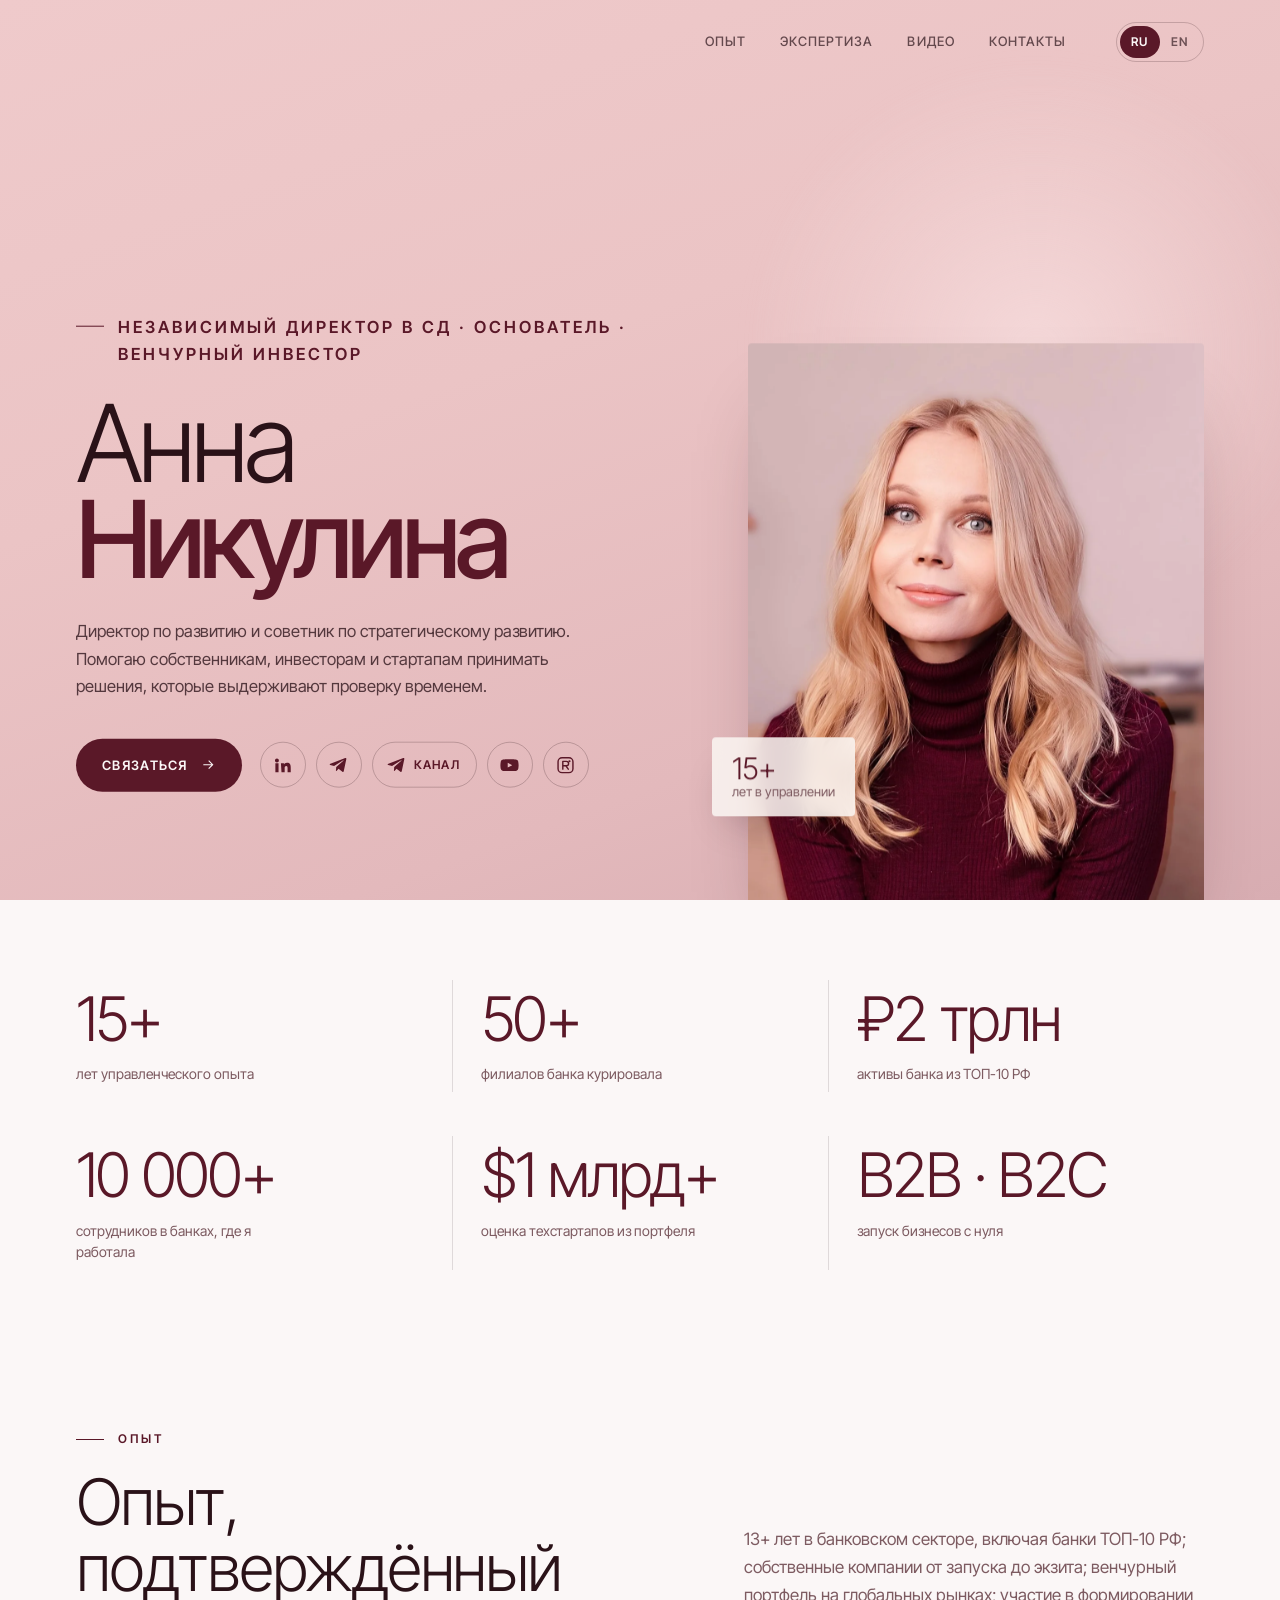
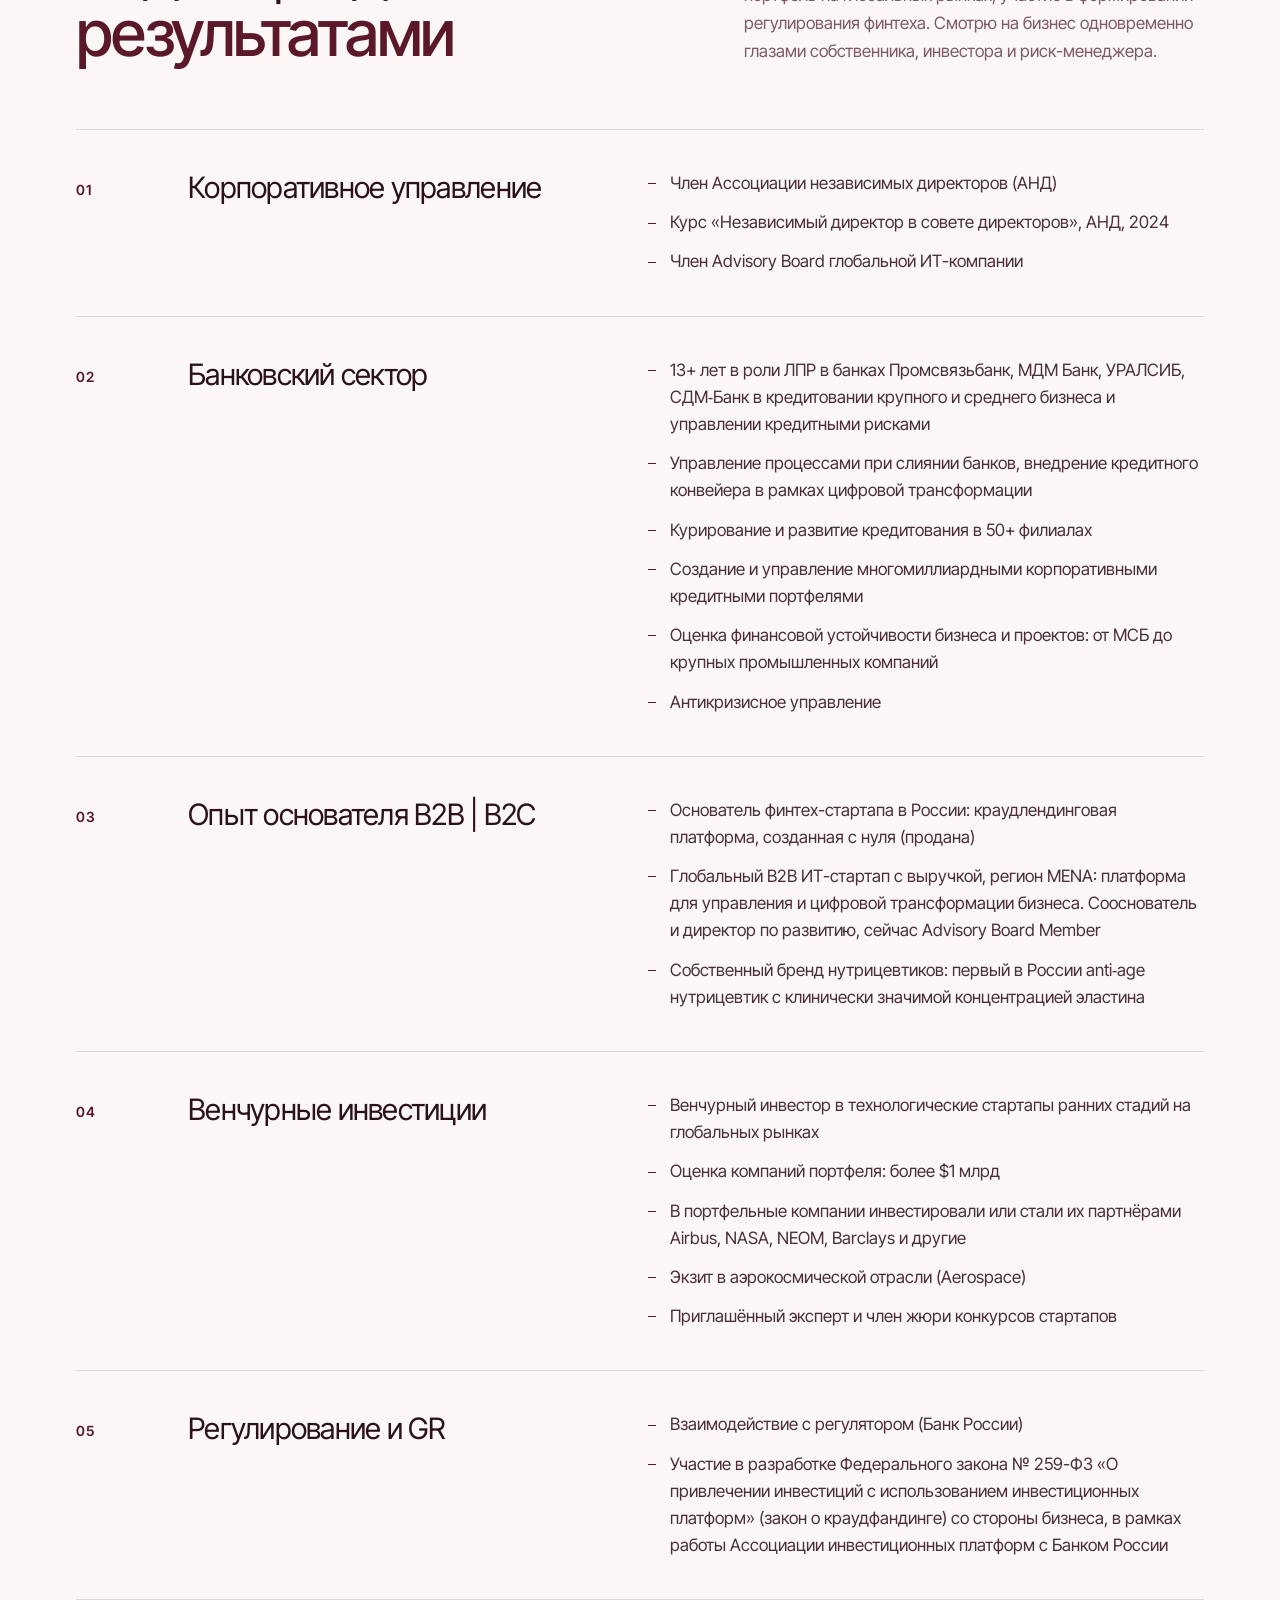
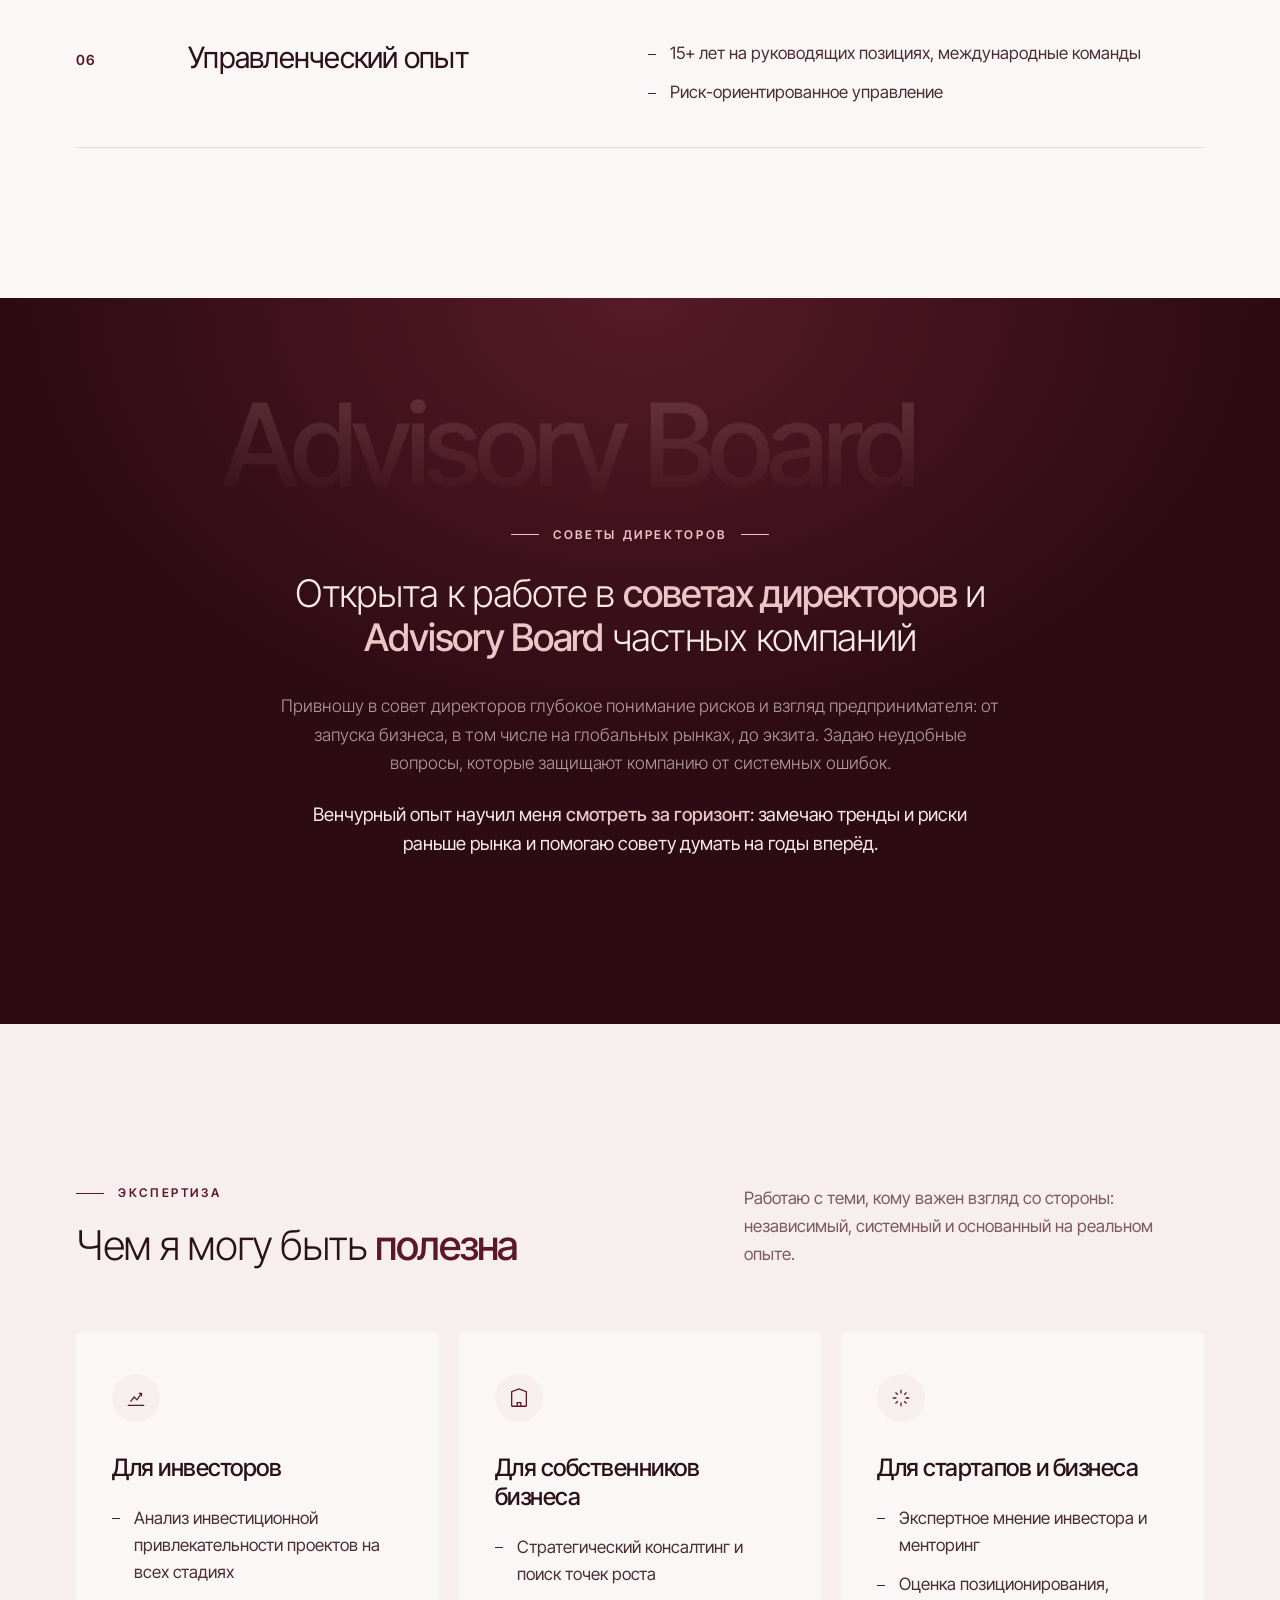
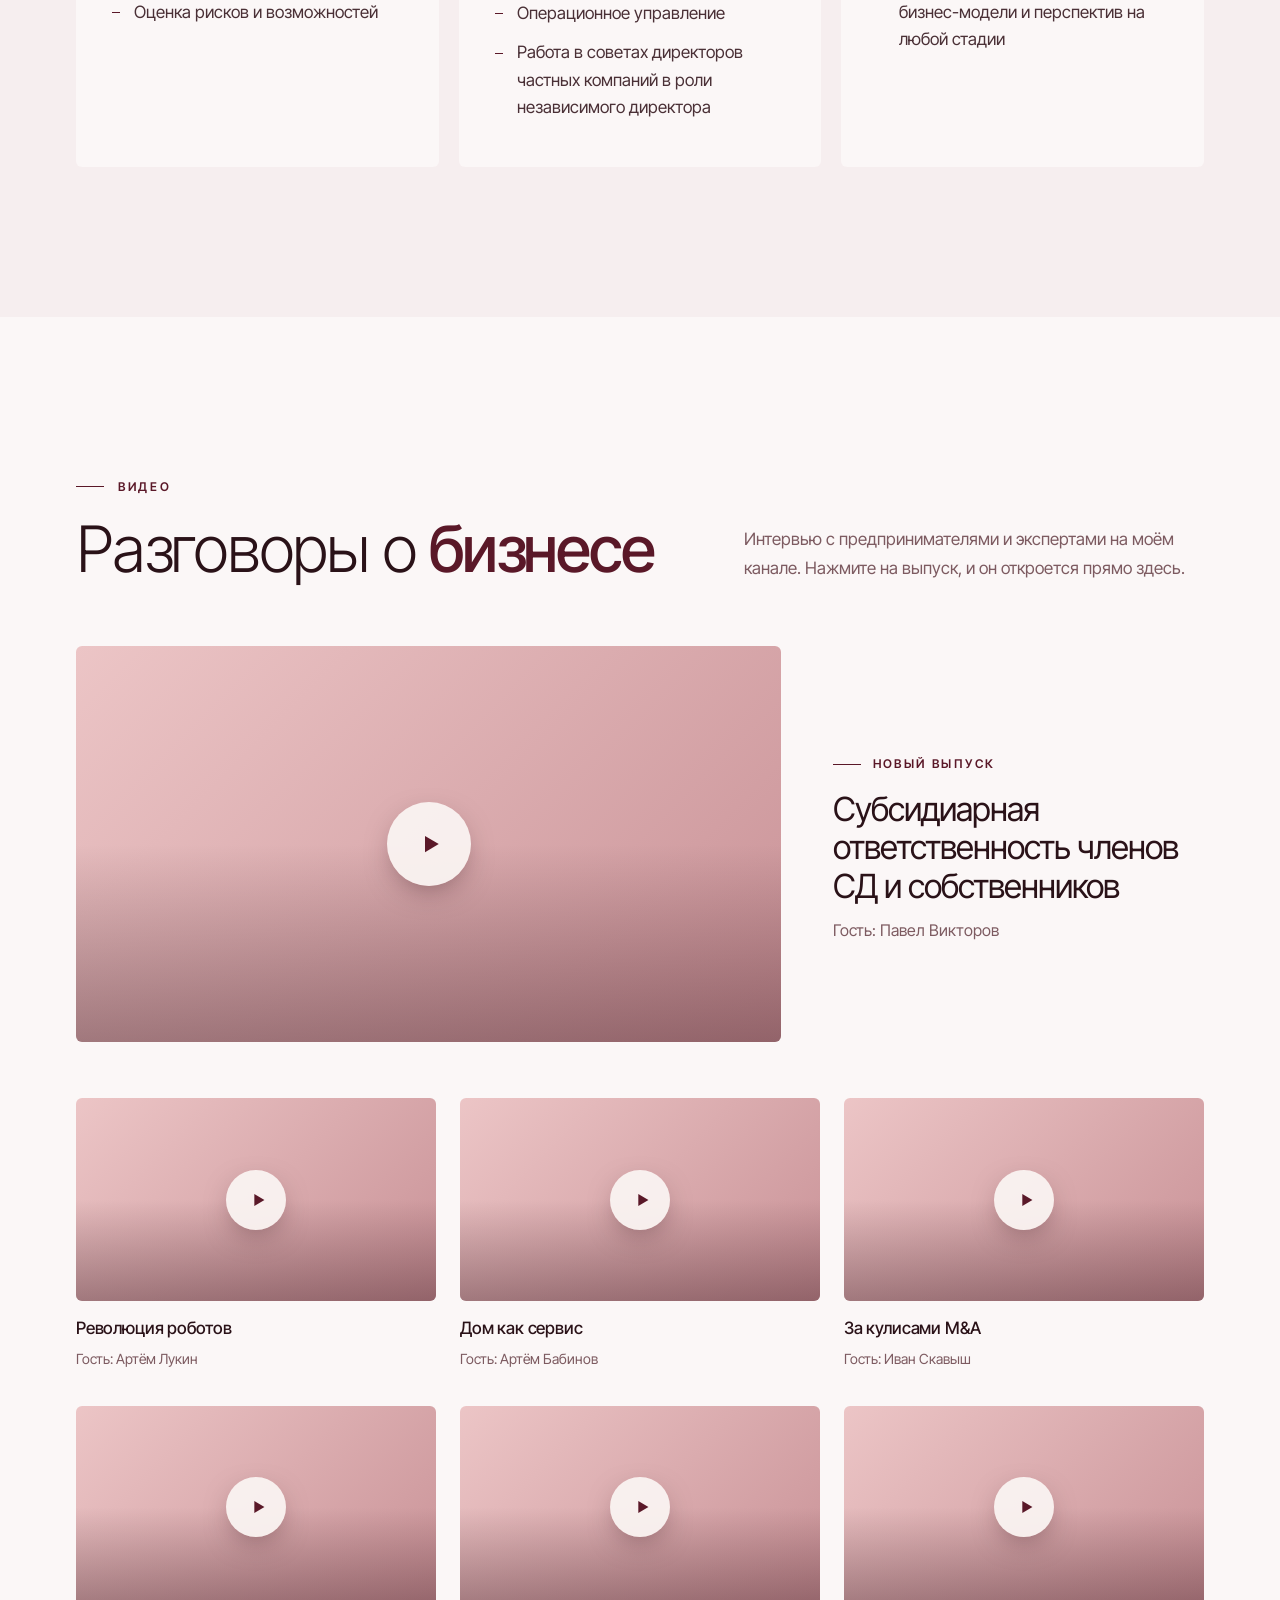
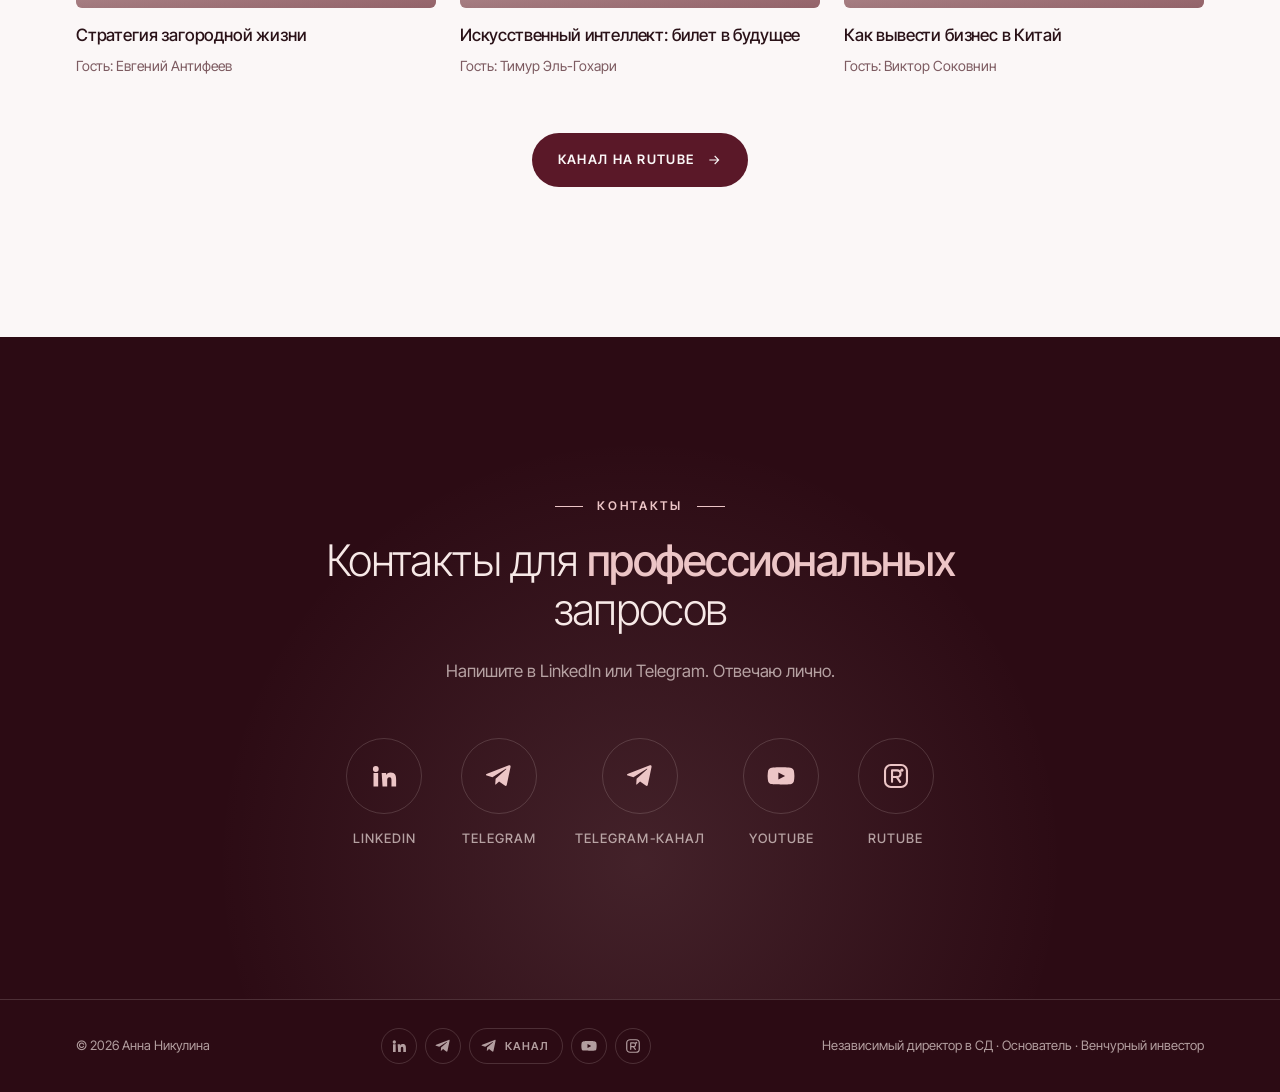
==== commit 6d1a6a42: "Smaller band and services headings Co-Authored-By: Claude Opus 5.5 <noreply@anthropic.com> Claude-Se" ====
--- a/annanikulina/index.html
+++ b/annanikulina/index.html
@@ -91,7 +91,7 @@
     <div class="band-word-wrap" data-speed="0.25" data-x="0.08" aria-hidden="true"><div class="band-word">Advisory Board</div></div>
     <div class="wrap">
       <div class="eyebrow reveal">Советы директоров</div>
-      <p class="band-text reveal d1">Открыта к работе в <b>советах директоров</b> и <b>Advisory Board</b> частных компаний</p>
+      <p class="band-text reveal d1">Открыта к работе в <b>советах директоров</b> и <b>Advisory&nbsp;Board</b> частных компаний</p>
       <p class="band-sub reveal d2">Привношу в совет директоров глубокое понимание рисков и взгляд предпринимателя: от запуска бизнеса, в том числе на глобальных рынках, до экзита. Задаю неудобные вопросы, которые защищают компанию от системных&nbsp;ошибок.</p>
       <p class="band-horizon reveal d3">Венчурный опыт научил меня <b>смотреть за горизонт</b>: замечаю тренды и риски раньше рынка и помогаю совету думать на годы&nbsp;вперёд.</p>
     </div>
--- a/assets/site.css
+++ b/assets/site.css
@@ -123,7 +123,7 @@
 .band-word-wrap{position:absolute;inset:0;z-index:-1;will-change:transform}
 .band .eyebrow{justify-content:center}
 .band .eyebrow::after{content:"";width:28px;height:1px;background:currentColor}
-.band-text{font-weight:300;font-size:clamp(28px,3.5vw,46px);line-height:1.14;letter-spacing:-.03em;max-width:860px;margin:26px auto 0}
+.band-text{font-weight:300;font-size:clamp(25px,3vw,38px);line-height:1.18;letter-spacing:-.03em;max-width:860px;margin:26px auto 0}
 .band-text b{font-weight:500;color:var(--blush)}
 
 /* ---------- Services ---------- */
@@ -311,6 +311,6 @@
 .band-sub{max-width:720px;margin:32px auto 0;font-size:clamp(16px,1.35vw,19px);line-height:1.65;font-weight:300;color:var(--on-dark-muted)}
 .hero .eyebrow{align-items:flex-start}
 .hero .eyebrow::before{flex:none;margin-top:.72em}
-.services .h2{font-size:clamp(32px,3.9vw,50px);line-height:1.08}
+.services .h2{font-size:clamp(28px,3.2vw,42px);line-height:1.1}
 .band-horizon{max-width:720px;margin:22px auto 0;font-size:clamp(17px,1.45vw,21px);line-height:1.55;font-weight:400;color:var(--on-dark)}
 .band-horizon b{font-weight:500;color:var(--blush)}
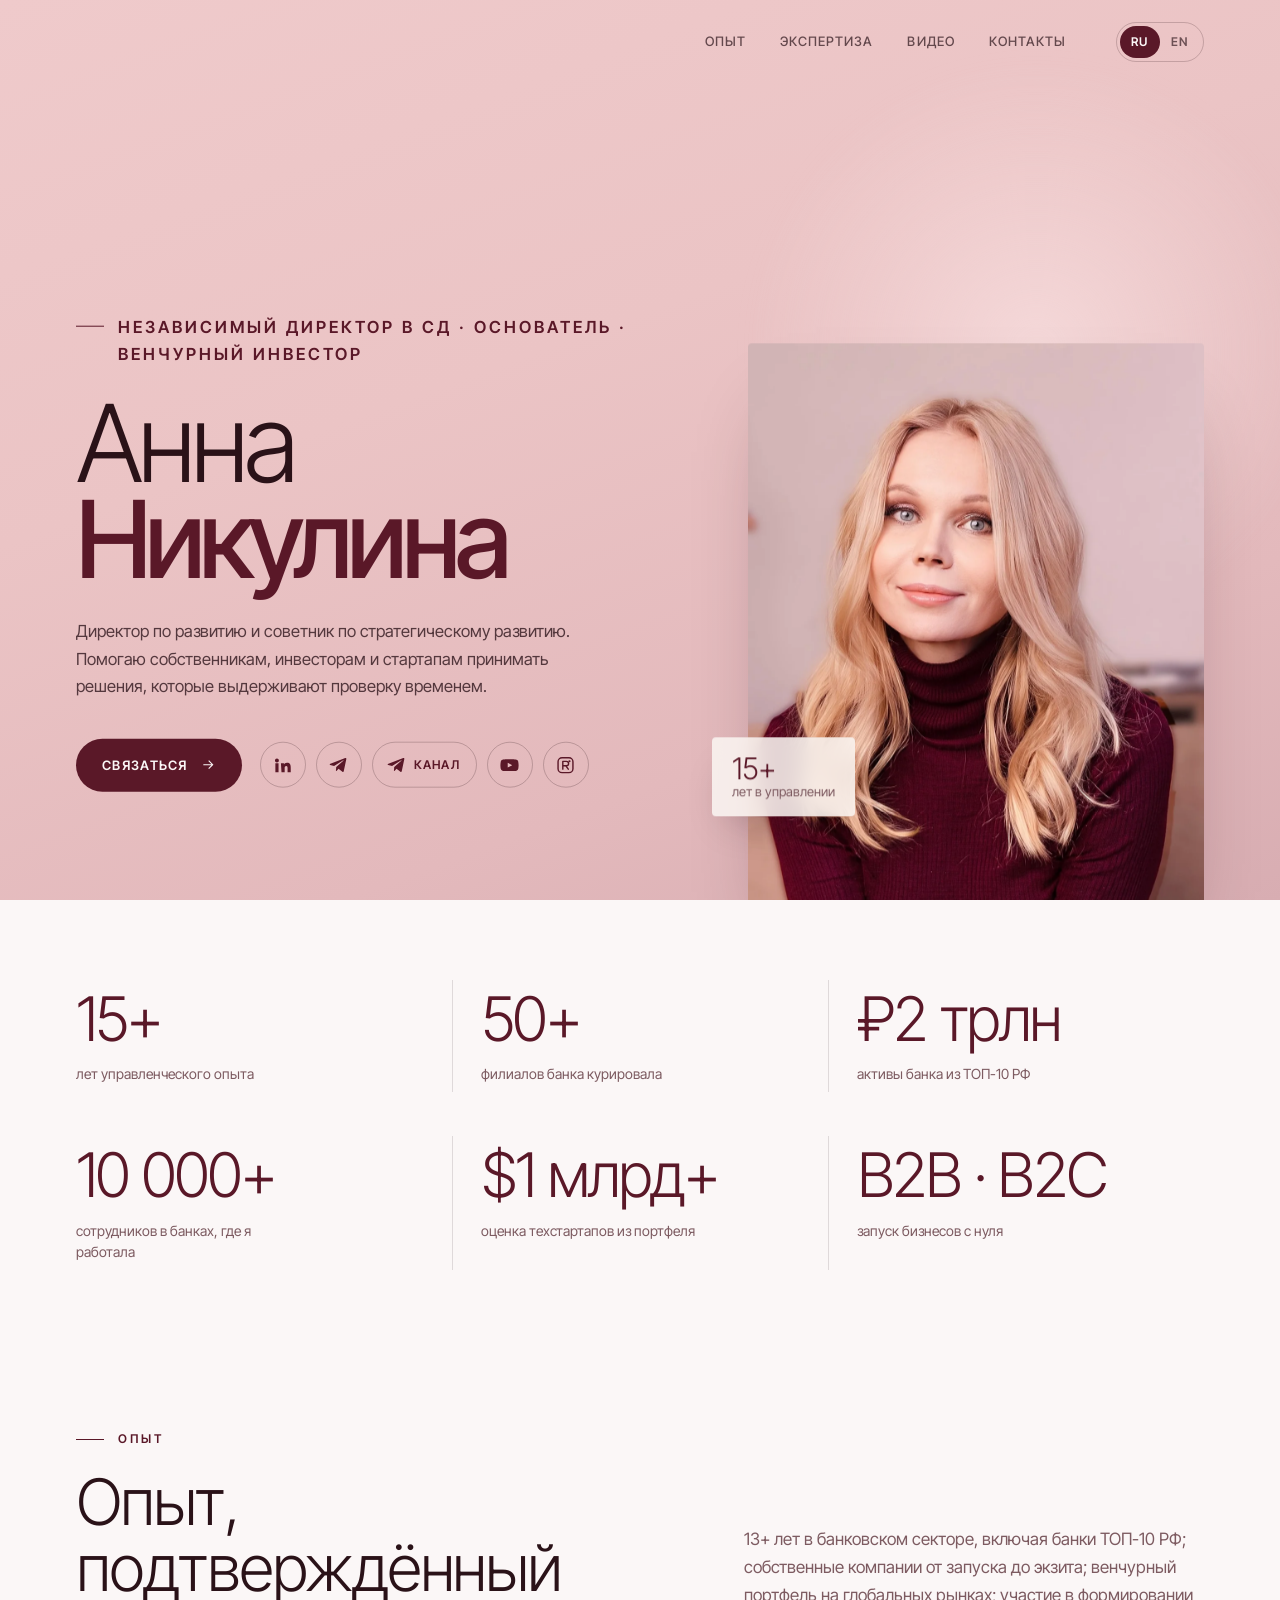
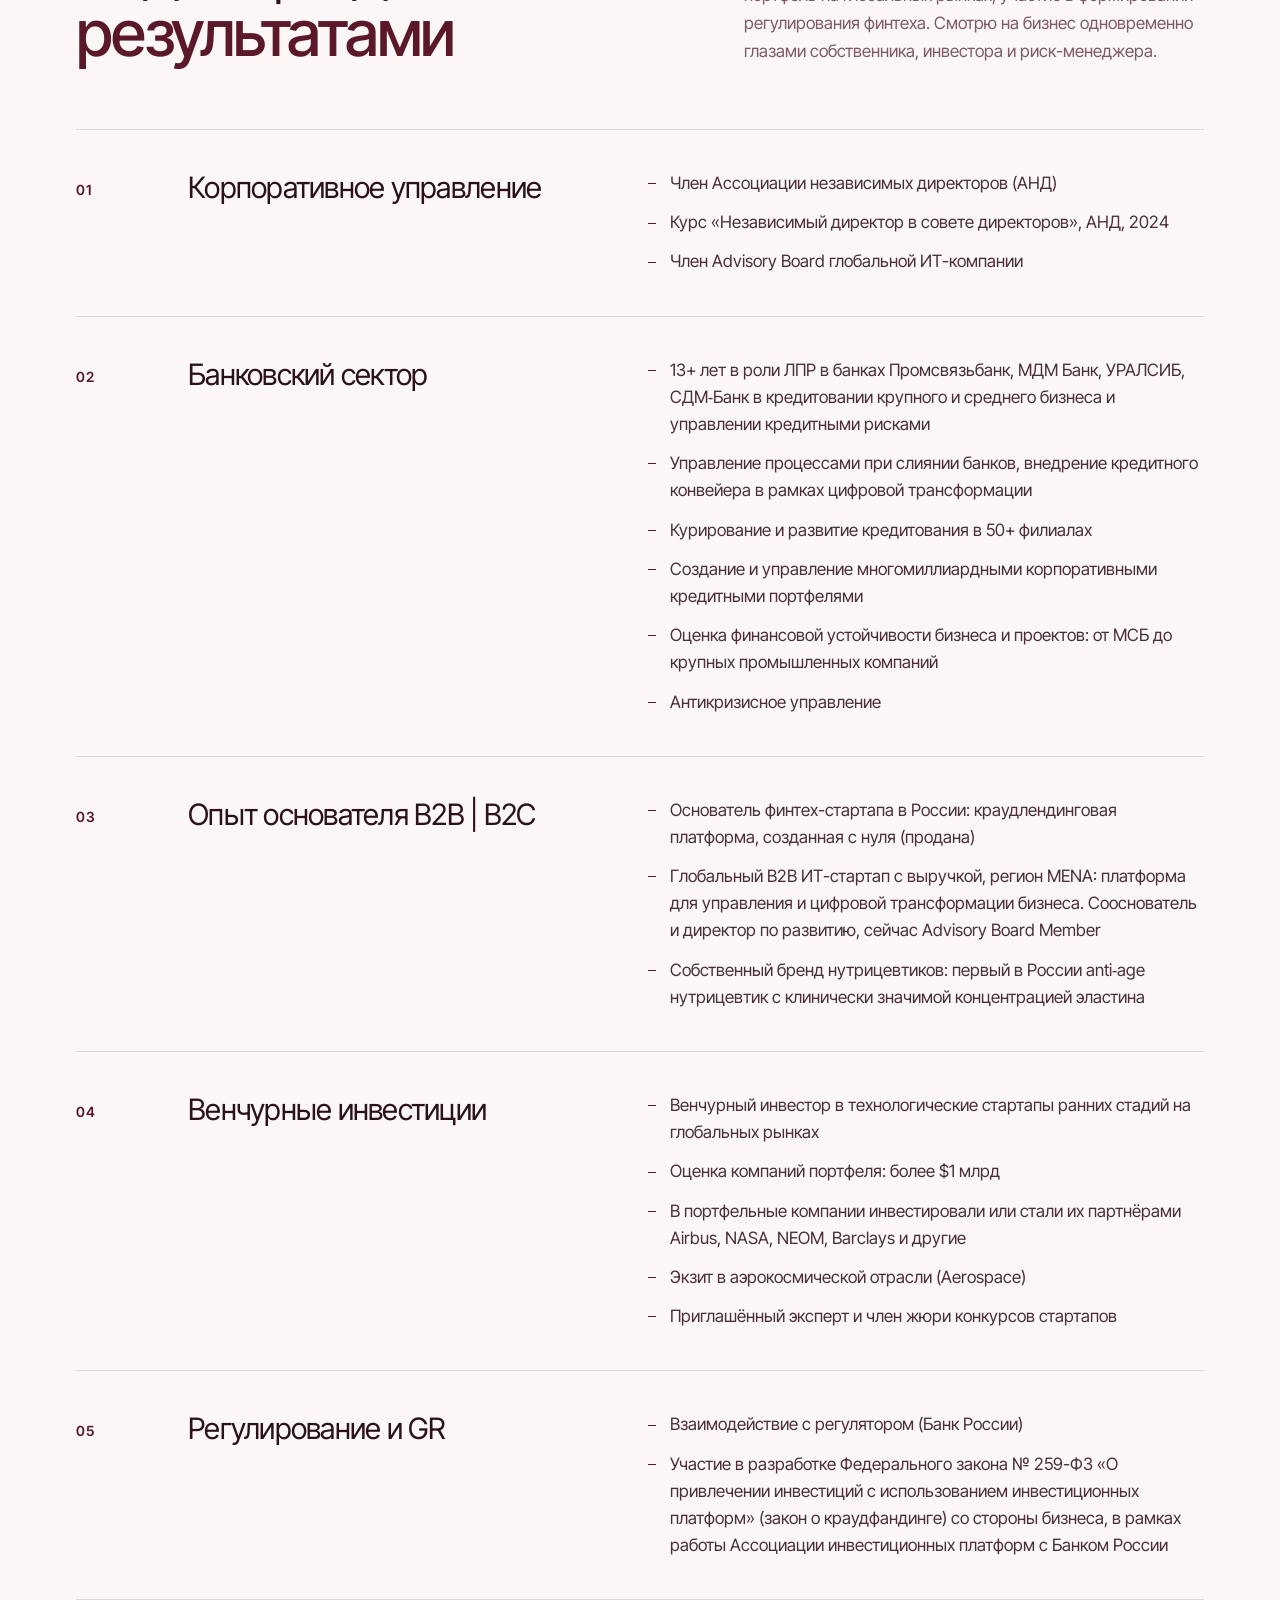
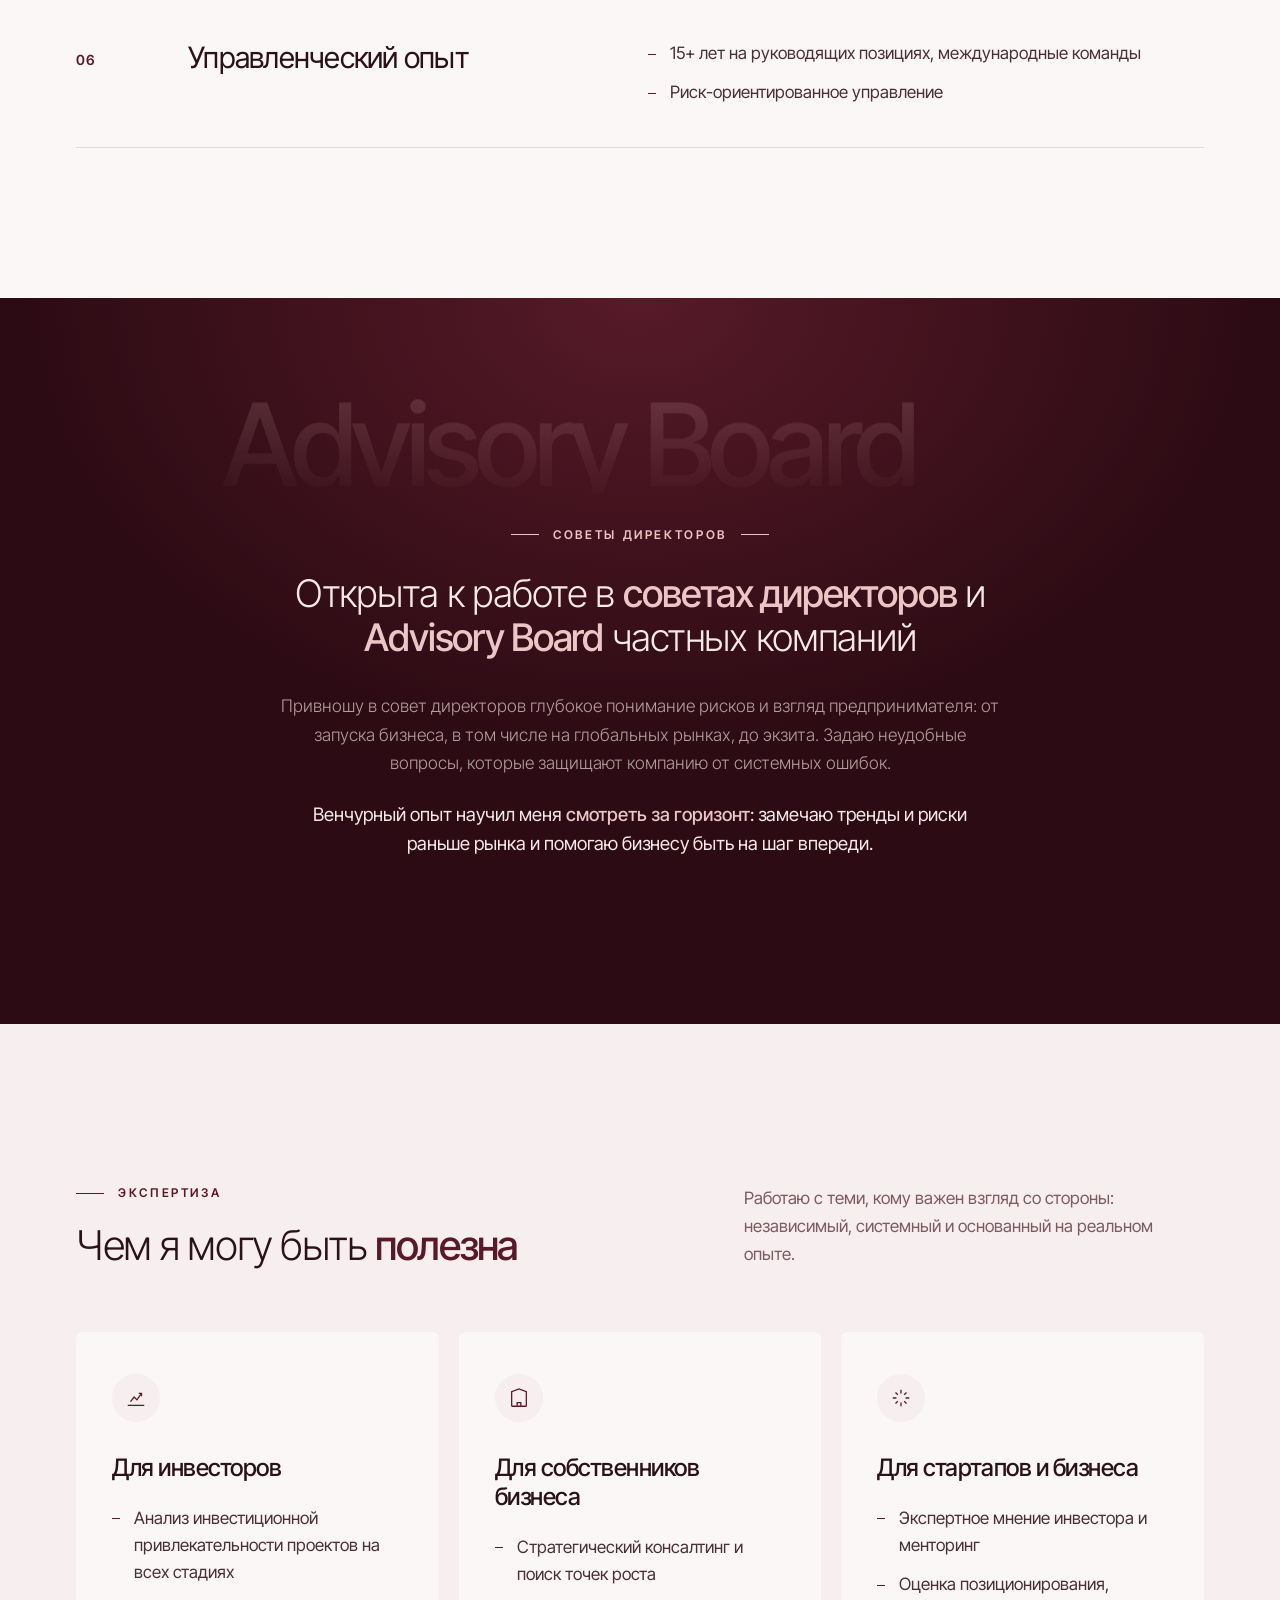
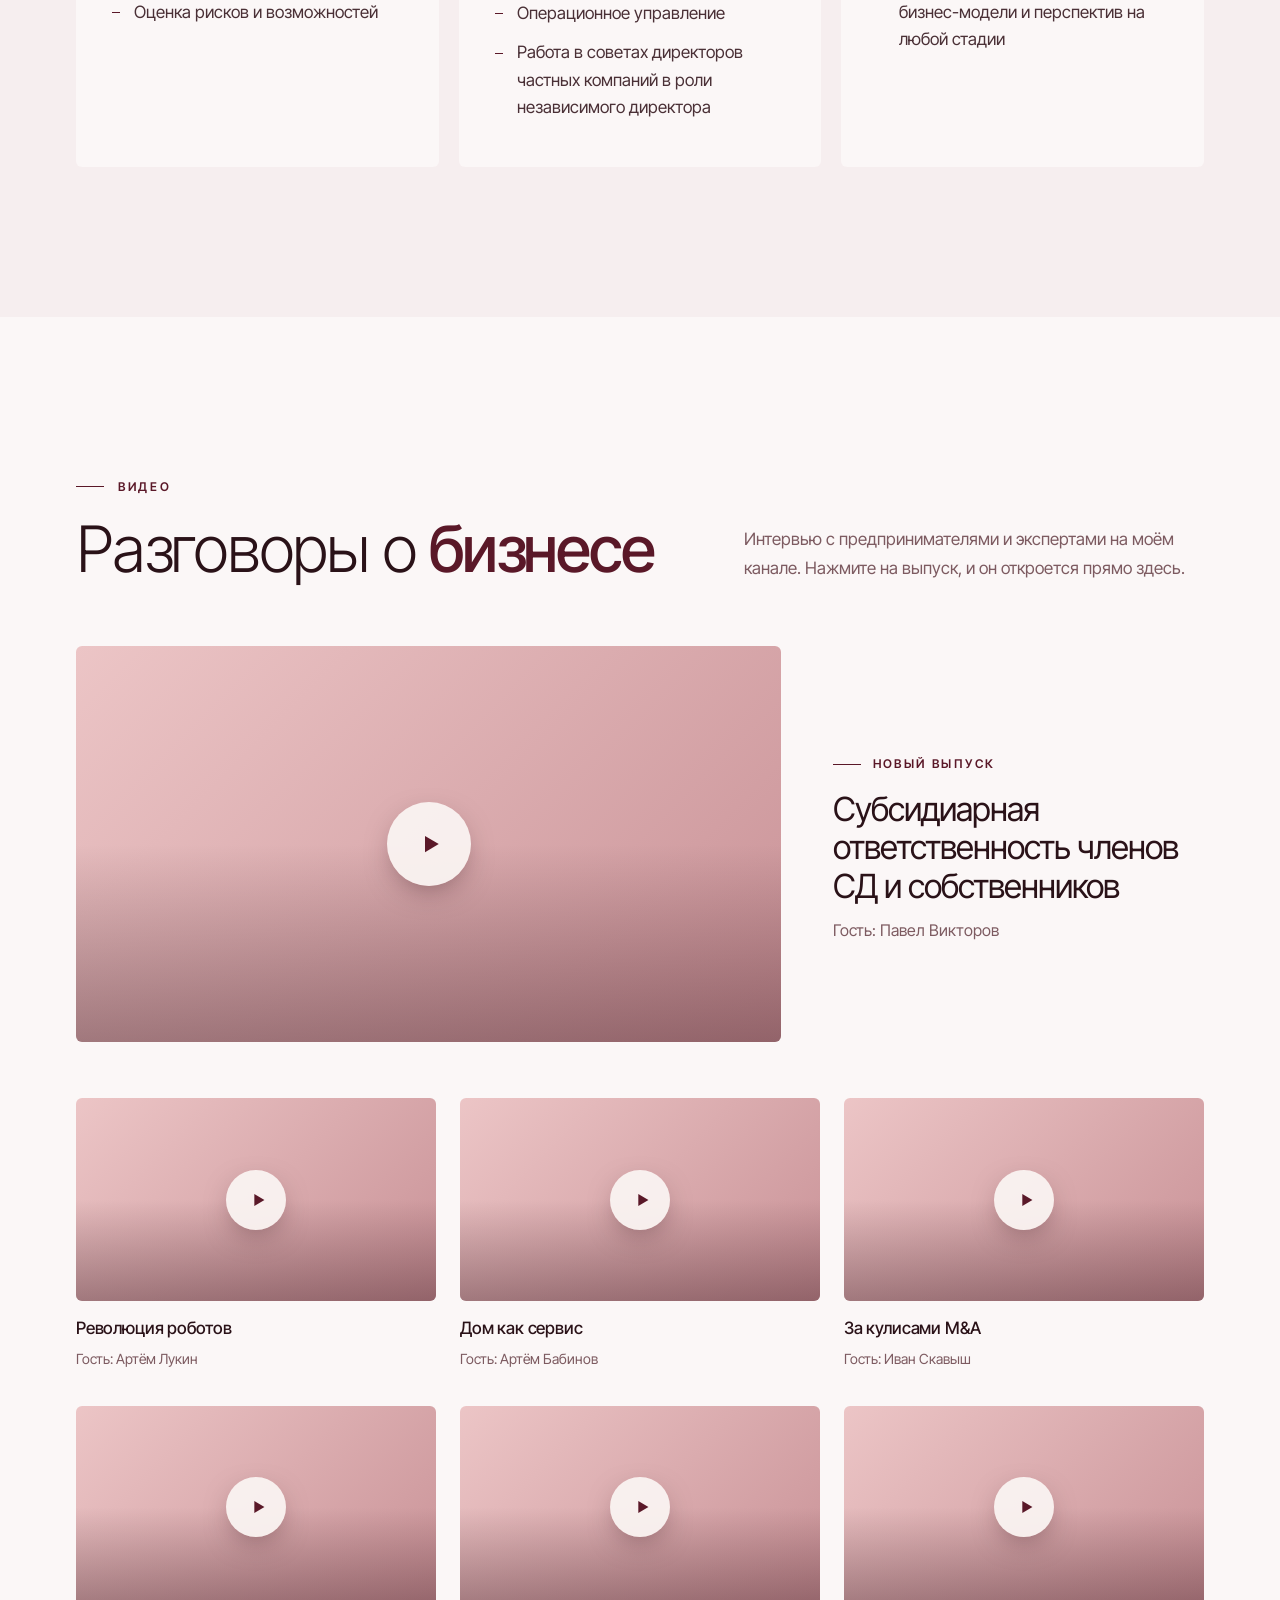
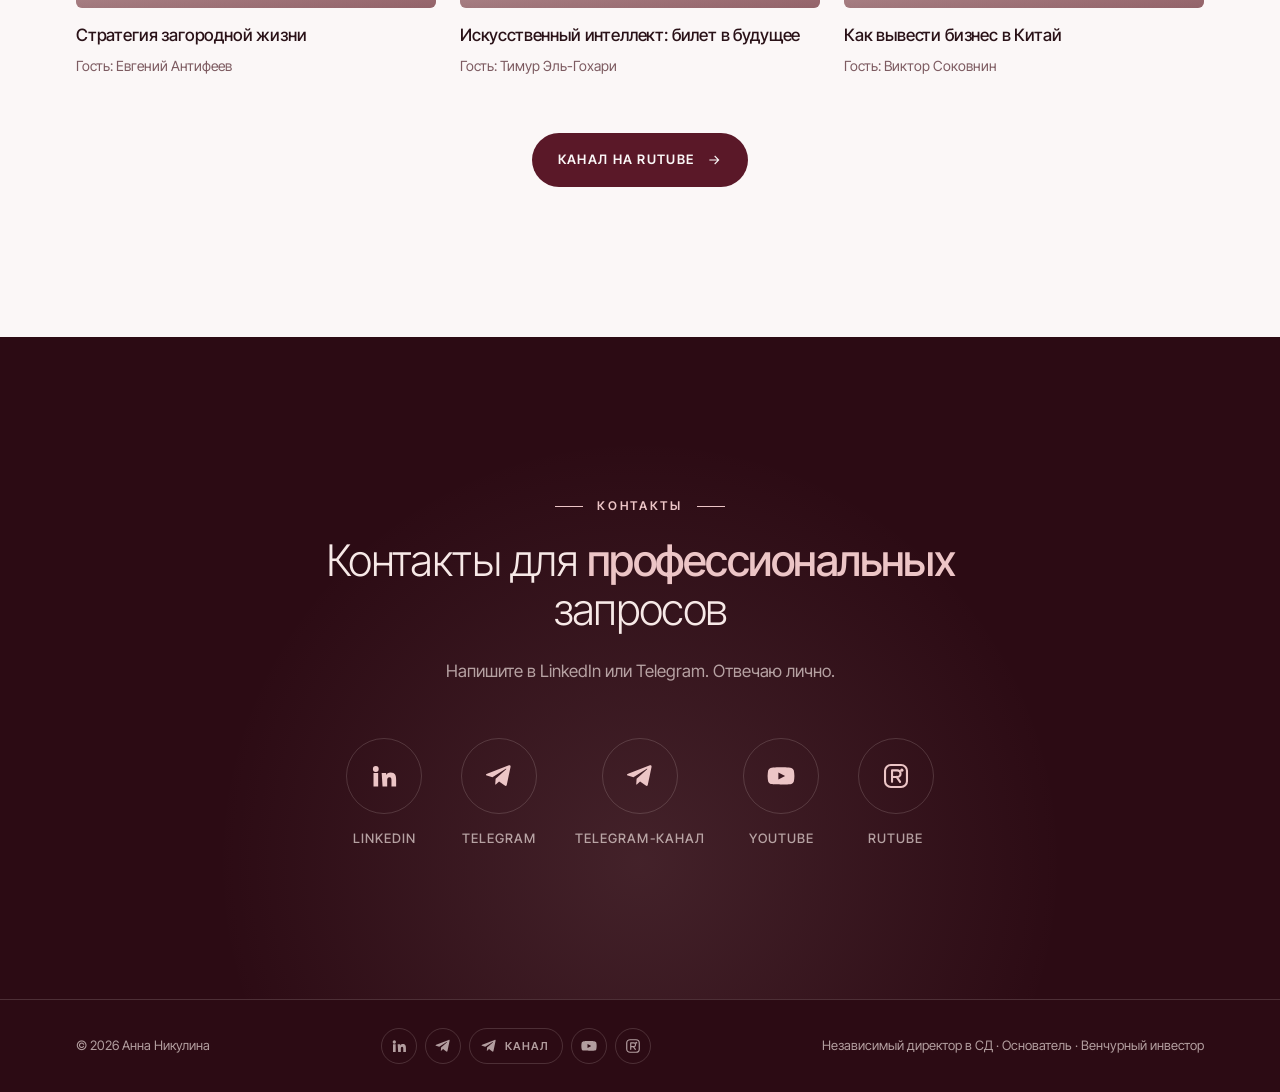
==== commit 0f5c6378: "Horizon line: help businesses stay one step ahead Co-Authored-By: Claude Opus 5.5 <noreply@anthropic" ====
--- a/annanikulina/index.html
+++ b/annanikulina/index.html
@@ -93,7 +93,7 @@
       <div class="eyebrow reveal">Советы директоров</div>
       <p class="band-text reveal d1">Открыта к работе в <b>советах директоров</b> и <b>Advisory&nbsp;Board</b> частных компаний</p>
       <p class="band-sub reveal d2">Привношу в совет директоров глубокое понимание рисков и взгляд предпринимателя: от запуска бизнеса, в том числе на глобальных рынках, до экзита. Задаю неудобные вопросы, которые защищают компанию от системных&nbsp;ошибок.</p>
-      <p class="band-horizon reveal d3">Венчурный опыт научил меня <b>смотреть за горизонт</b>: замечаю тренды и риски раньше рынка и помогаю совету думать на годы&nbsp;вперёд.</p>
+      <p class="band-horizon reveal d3">Венчурный опыт научил меня <b>смотреть за горизонт</b>: замечаю тренды и риски раньше рынка и помогаю бизнесу быть на&nbsp;шаг&nbsp;впереди.</p>
     </div>
   </section>
 
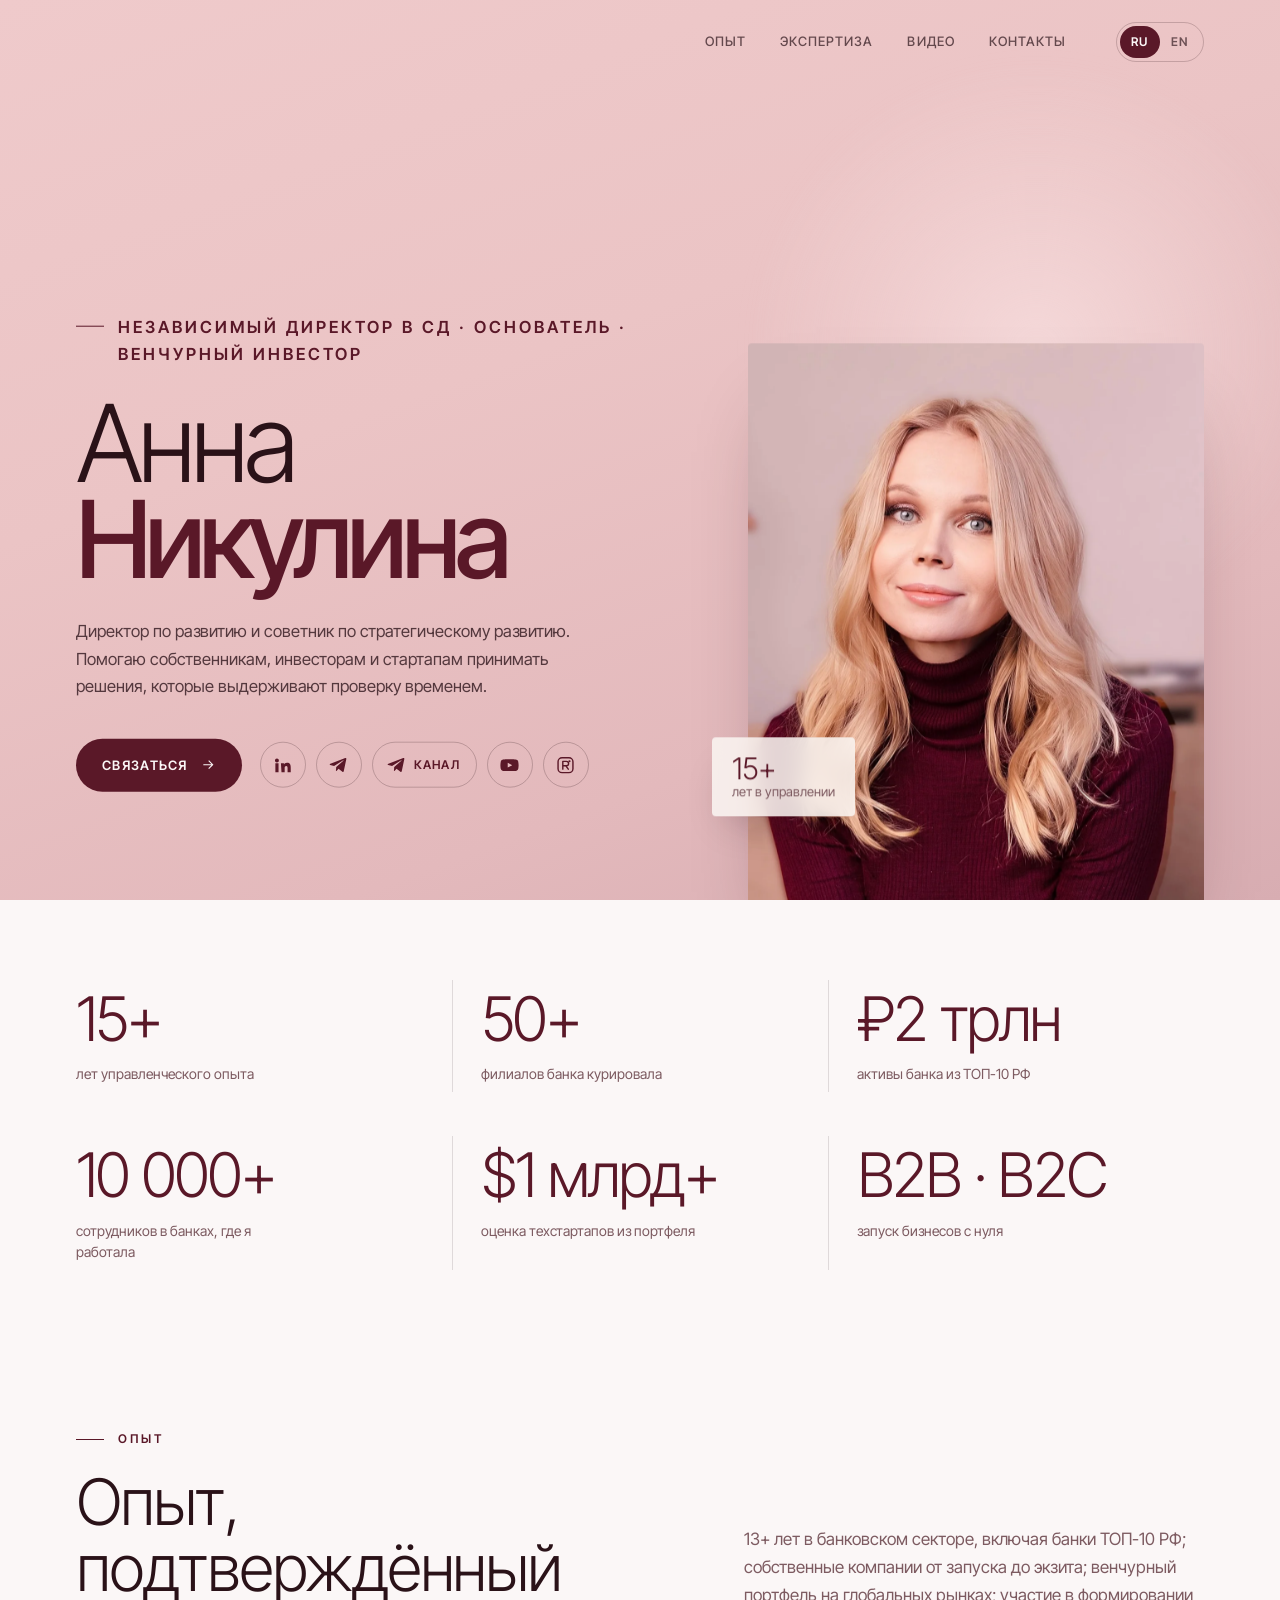
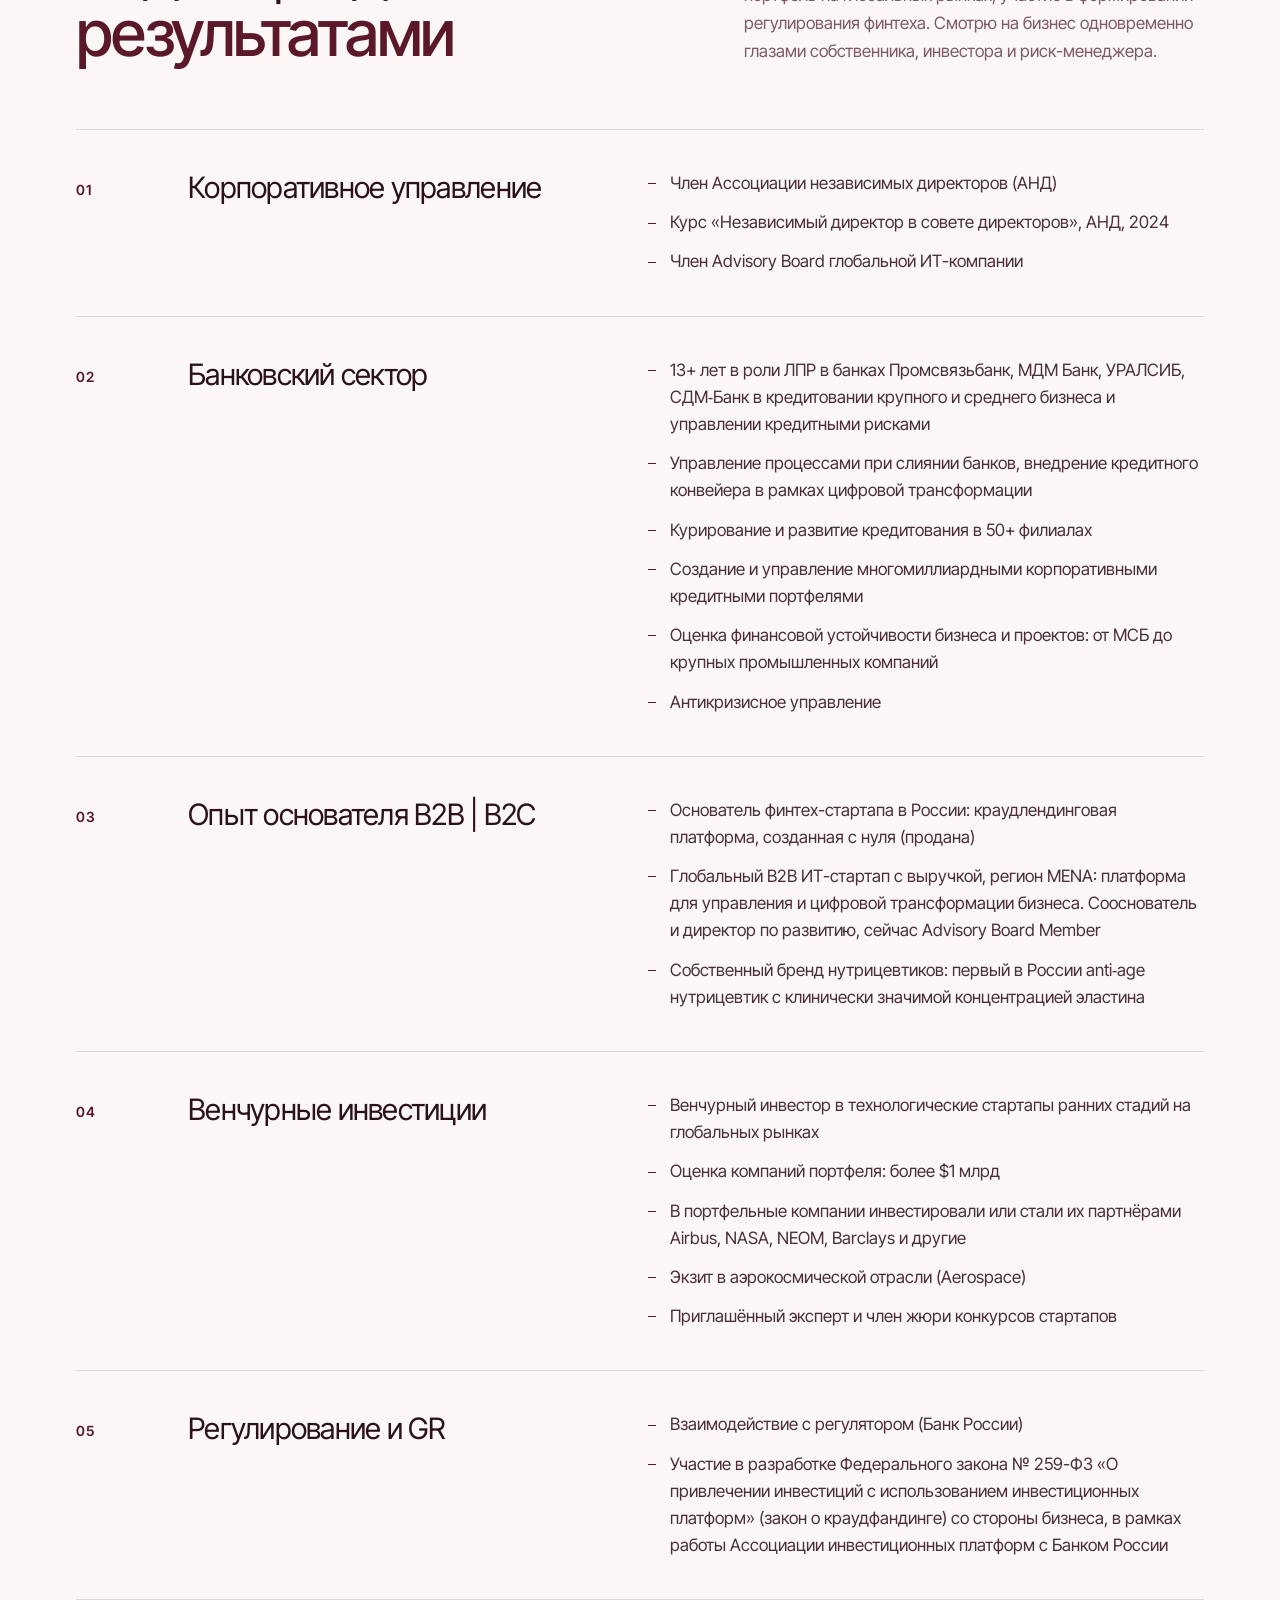
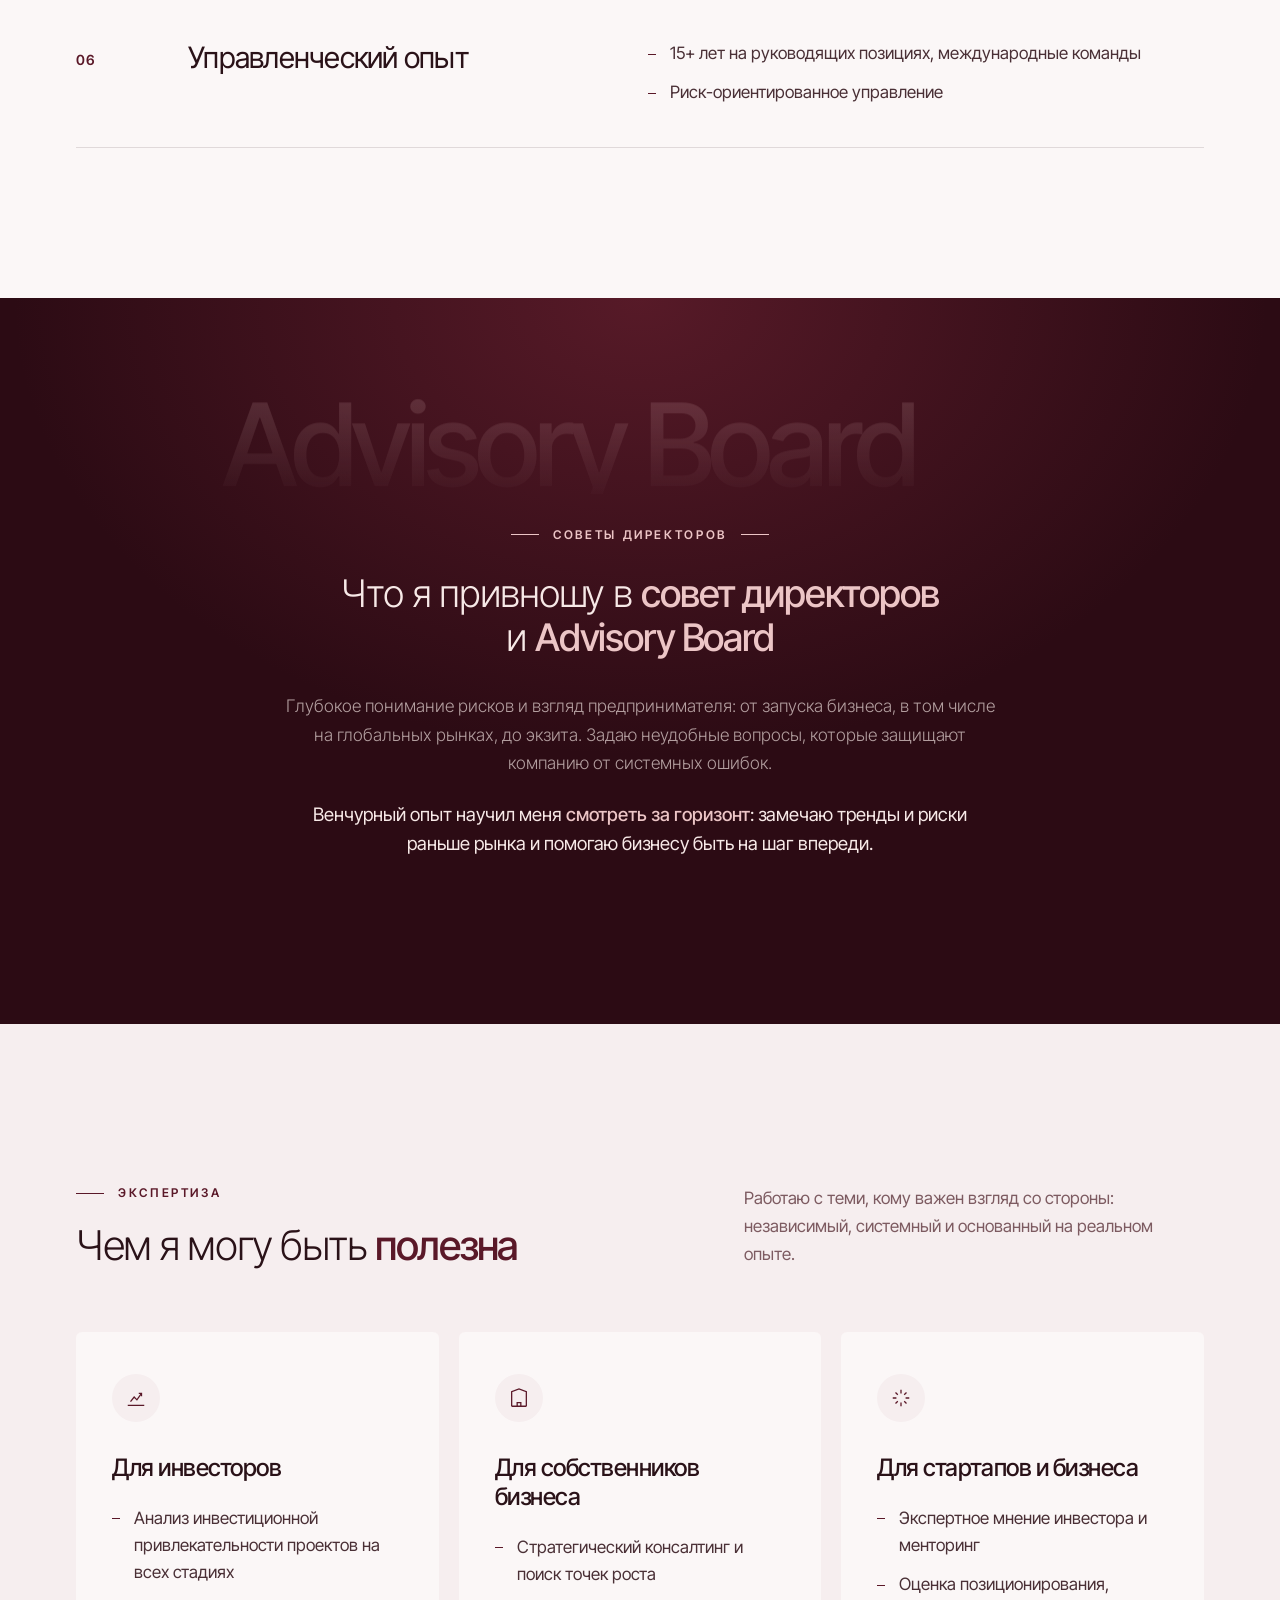
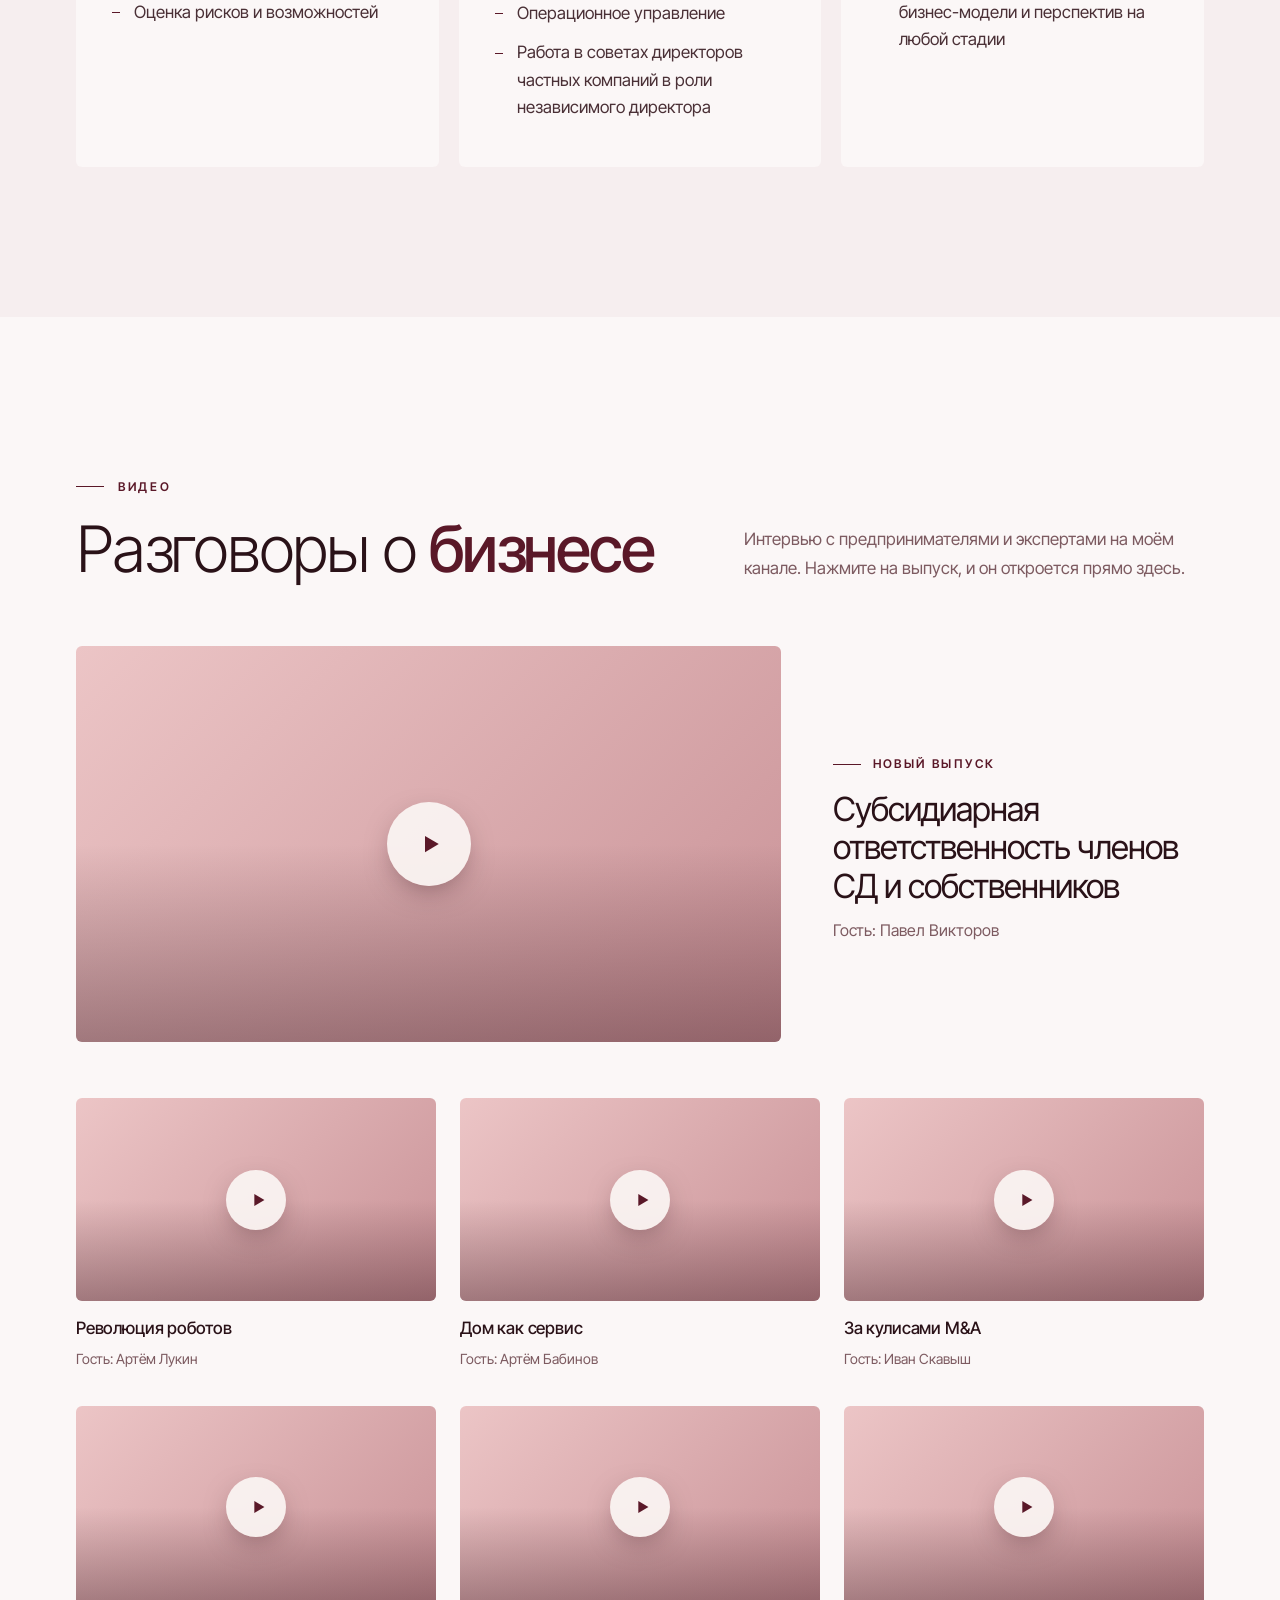
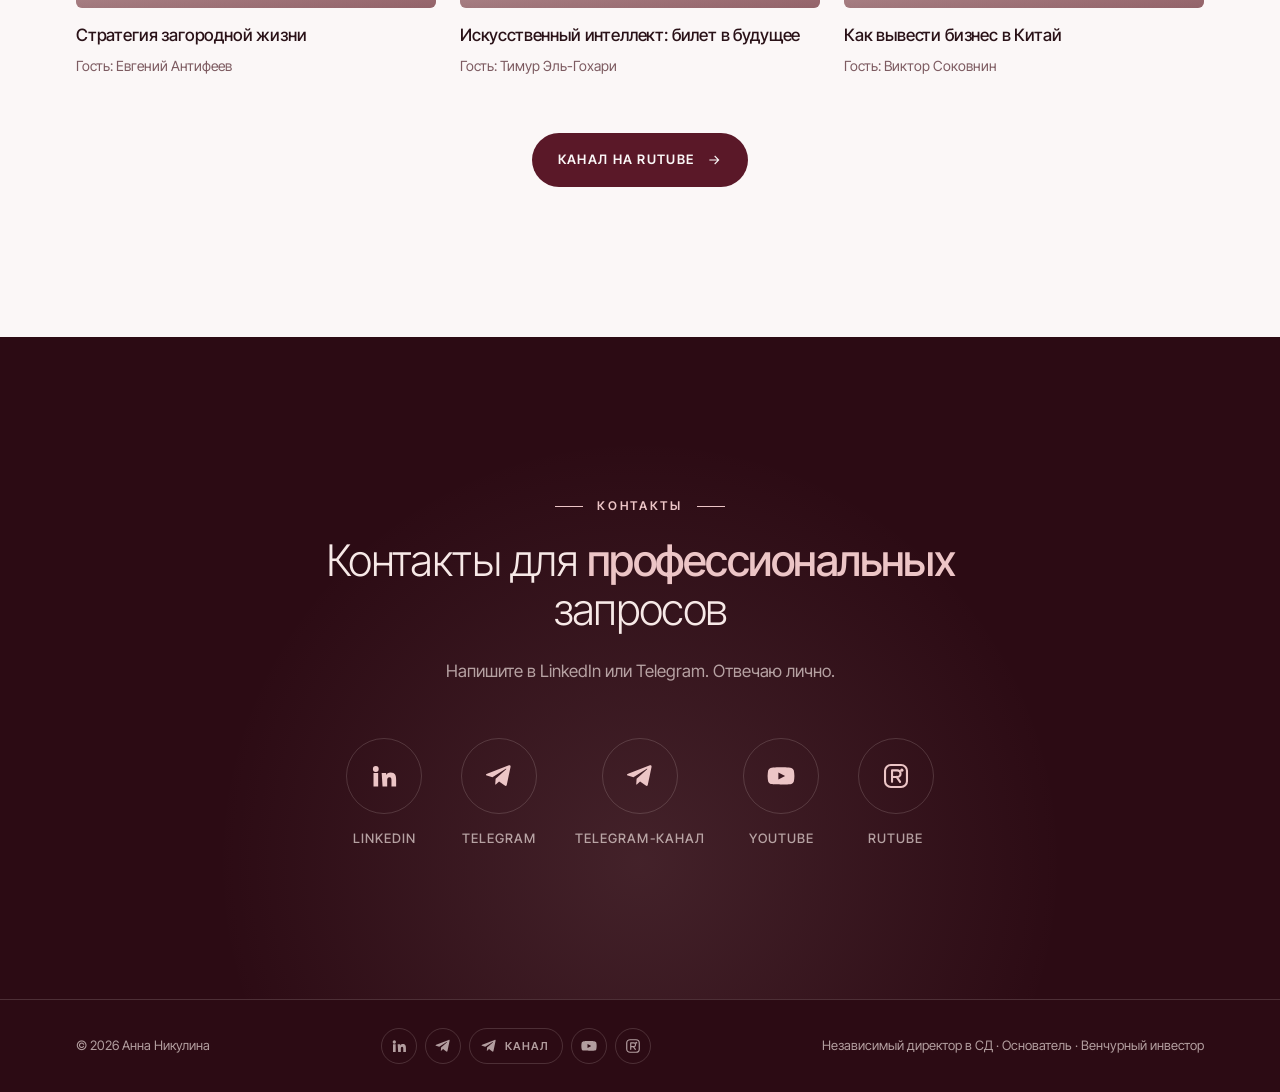
==== commit 5502cefb: "Band headline: value-led wording instead of 'open to' Co-Authored-By: Claude Opus 5.5 <noreply@anthr" ====
--- a/annanikulina/index.html
+++ b/annanikulina/index.html
@@ -91,8 +91,8 @@
     <div class="band-word-wrap" data-speed="0.25" data-x="0.08" aria-hidden="true"><div class="band-word">Advisory Board</div></div>
     <div class="wrap">
       <div class="eyebrow reveal">Советы директоров</div>
-      <p class="band-text reveal d1">Открыта к работе в <b>советах директоров</b> и <b>Advisory&nbsp;Board</b> частных компаний</p>
-      <p class="band-sub reveal d2">Привношу в совет директоров глубокое понимание рисков и взгляд предпринимателя: от запуска бизнеса, в том числе на глобальных рынках, до экзита. Задаю неудобные вопросы, которые защищают компанию от системных&nbsp;ошибок.</p>
+      <p class="band-text reveal d1">Что я привношу в <b>совет директоров</b> и&nbsp;<b>Advisory&nbsp;Board</b></p>
+      <p class="band-sub reveal d2">Глубокое понимание рисков и взгляд предпринимателя: от запуска бизнеса, в том числе на глобальных рынках, до экзита. Задаю неудобные вопросы, которые защищают компанию от системных&nbsp;ошибок.</p>
       <p class="band-horizon reveal d3">Венчурный опыт научил меня <b>смотреть за горизонт</b>: замечаю тренды и риски раньше рынка и помогаю бизнесу быть на&nbsp;шаг&nbsp;впереди.</p>
     </div>
   </section>
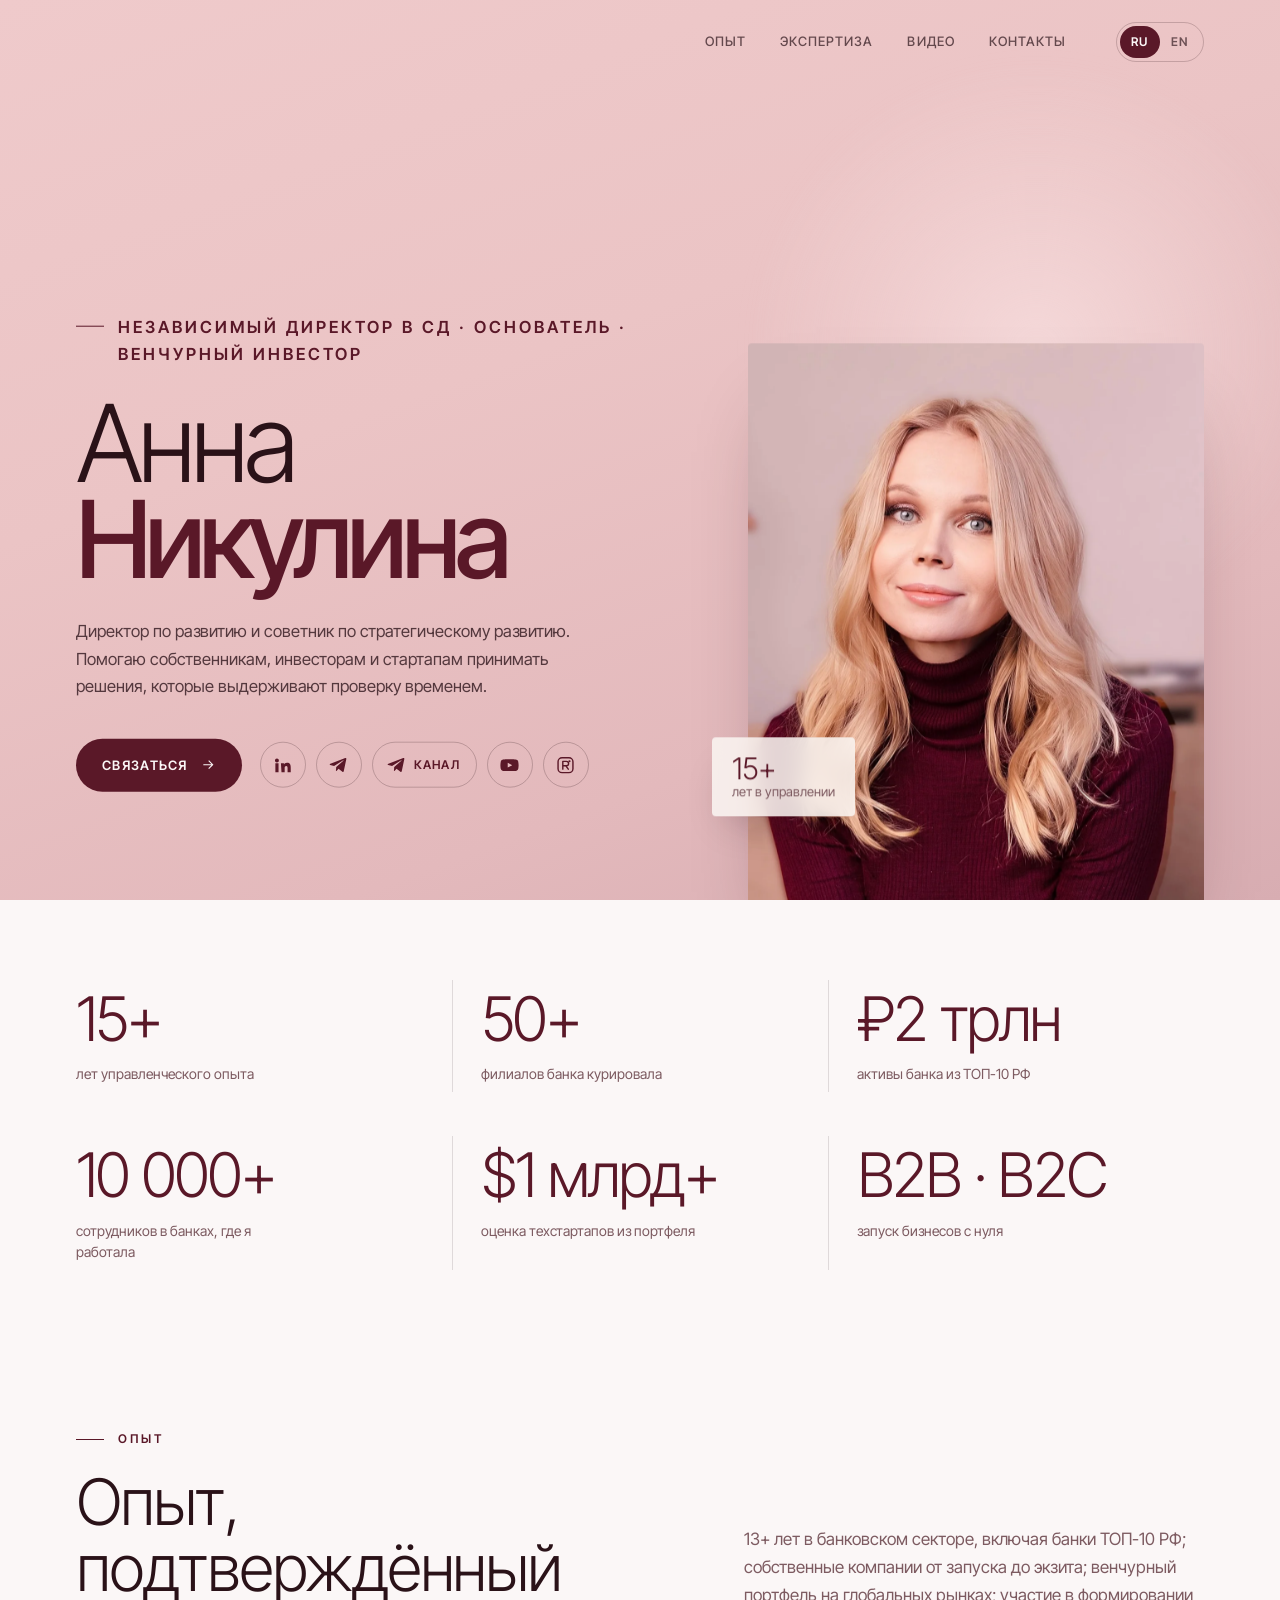
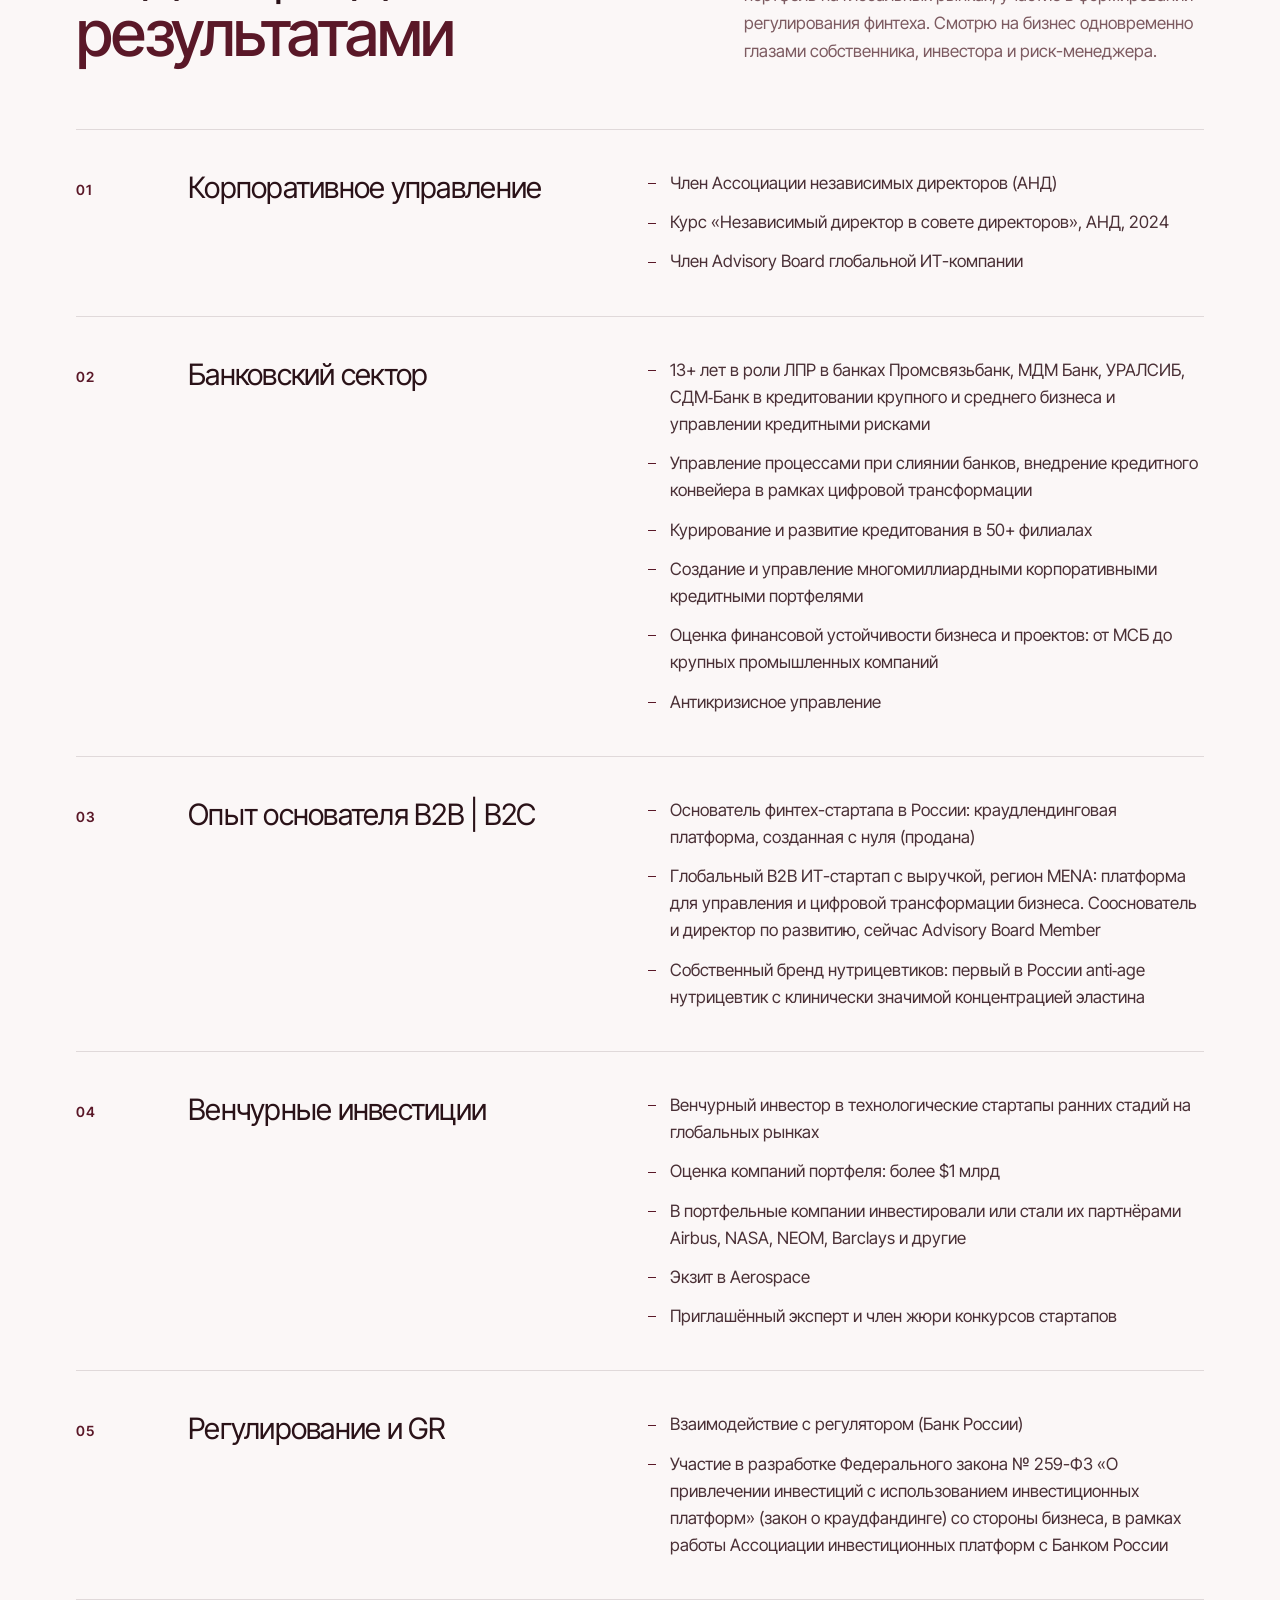
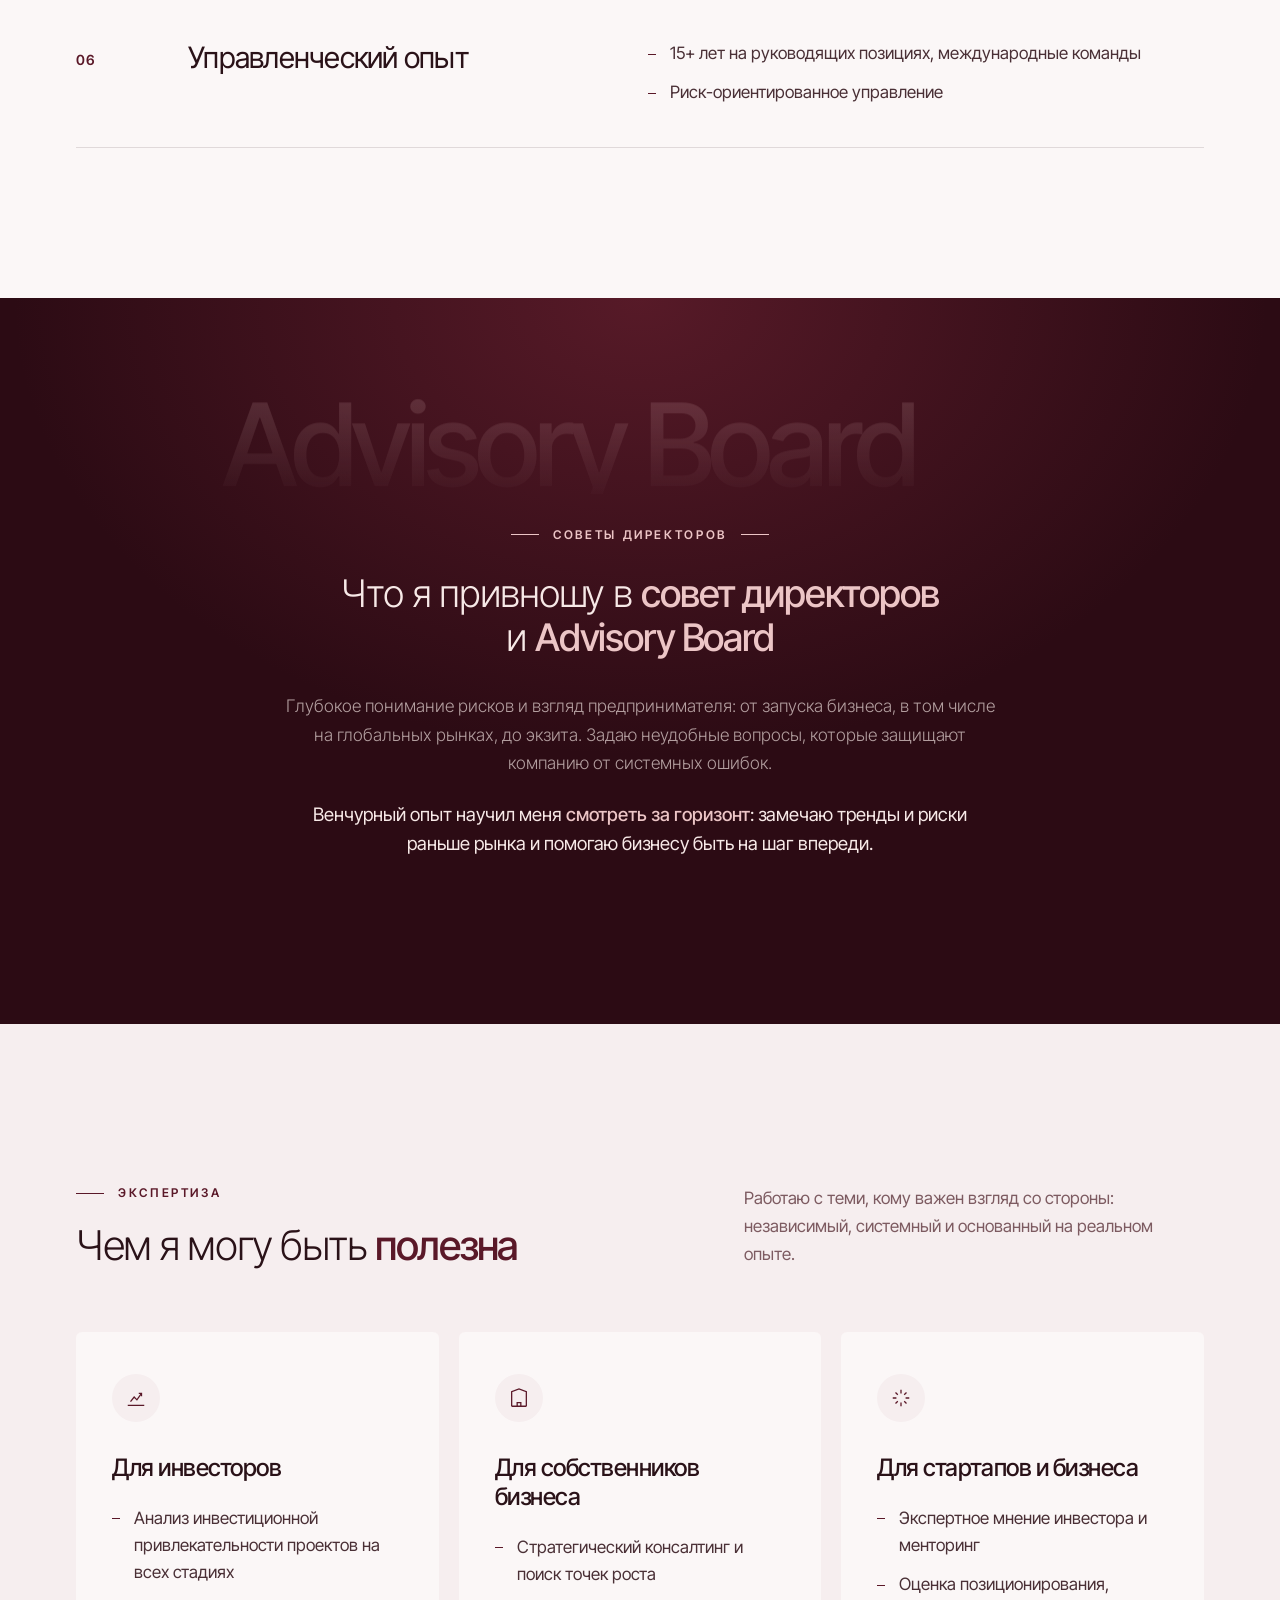
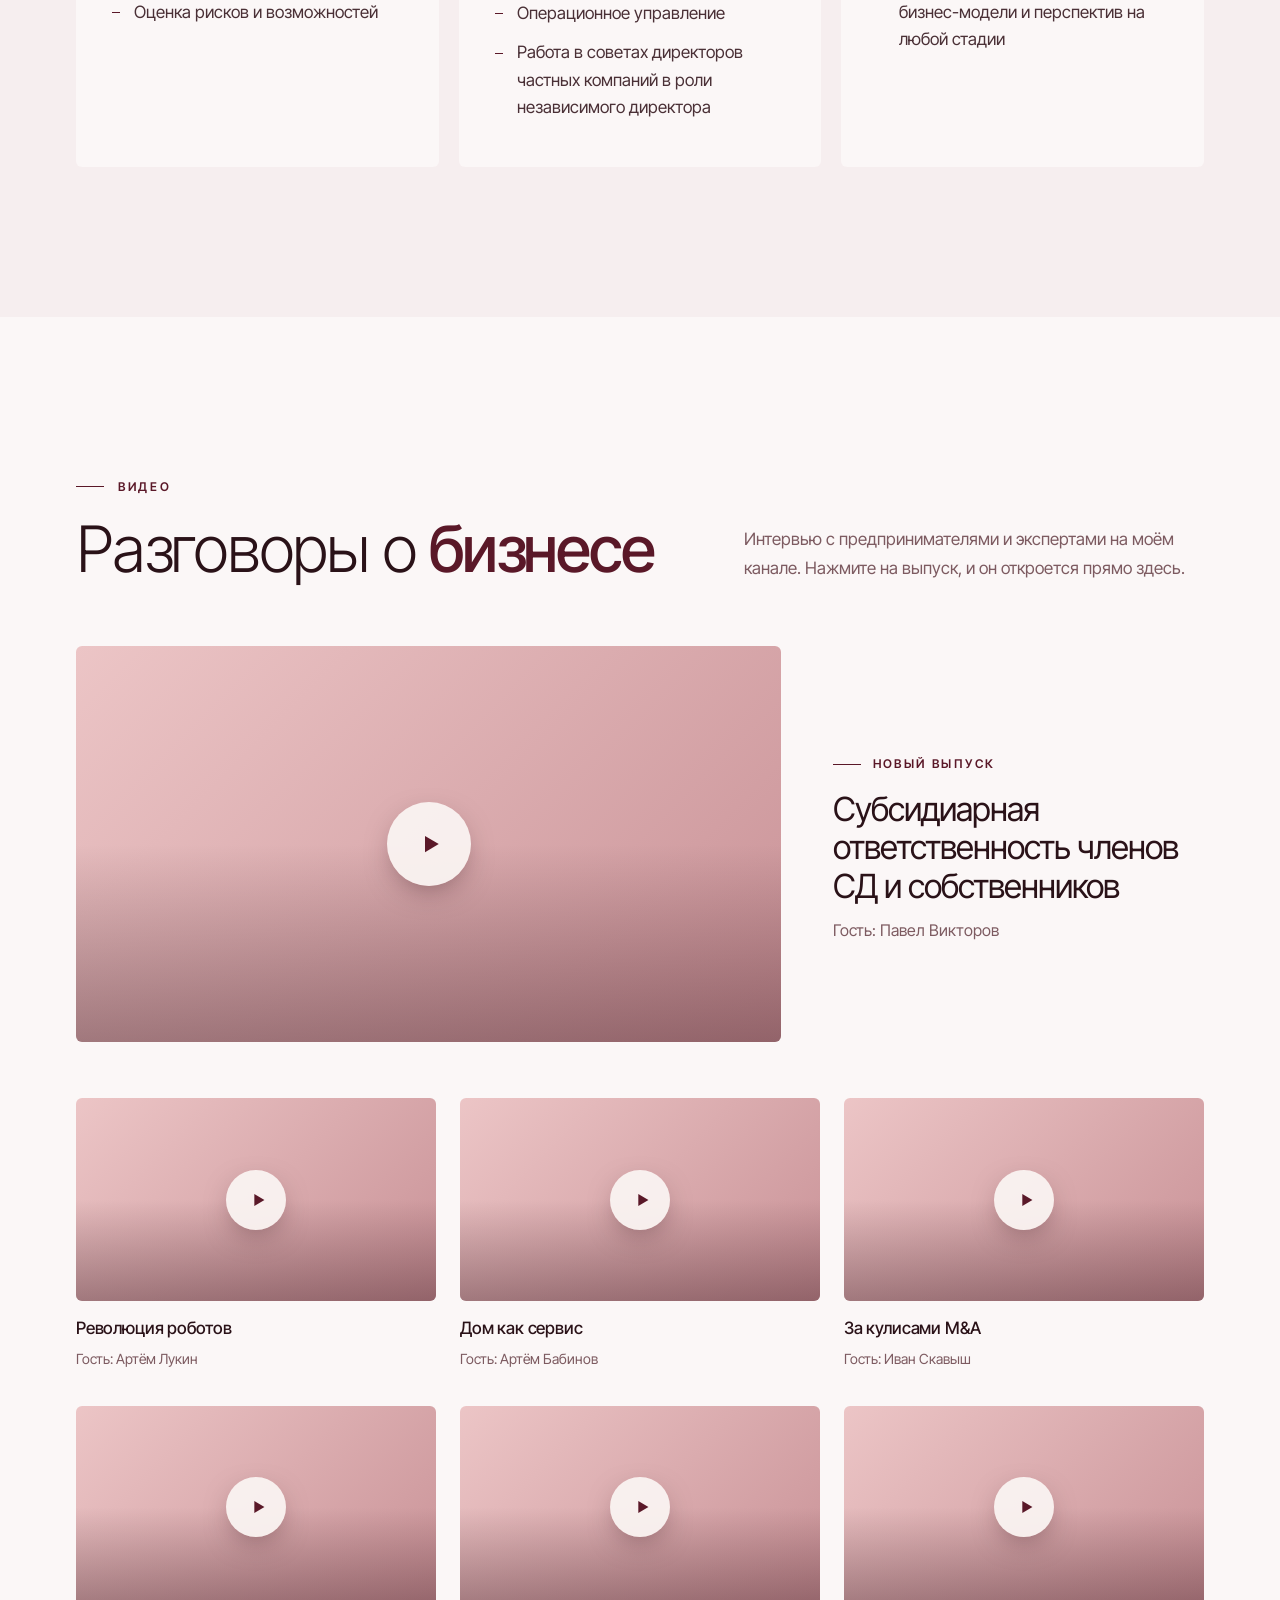
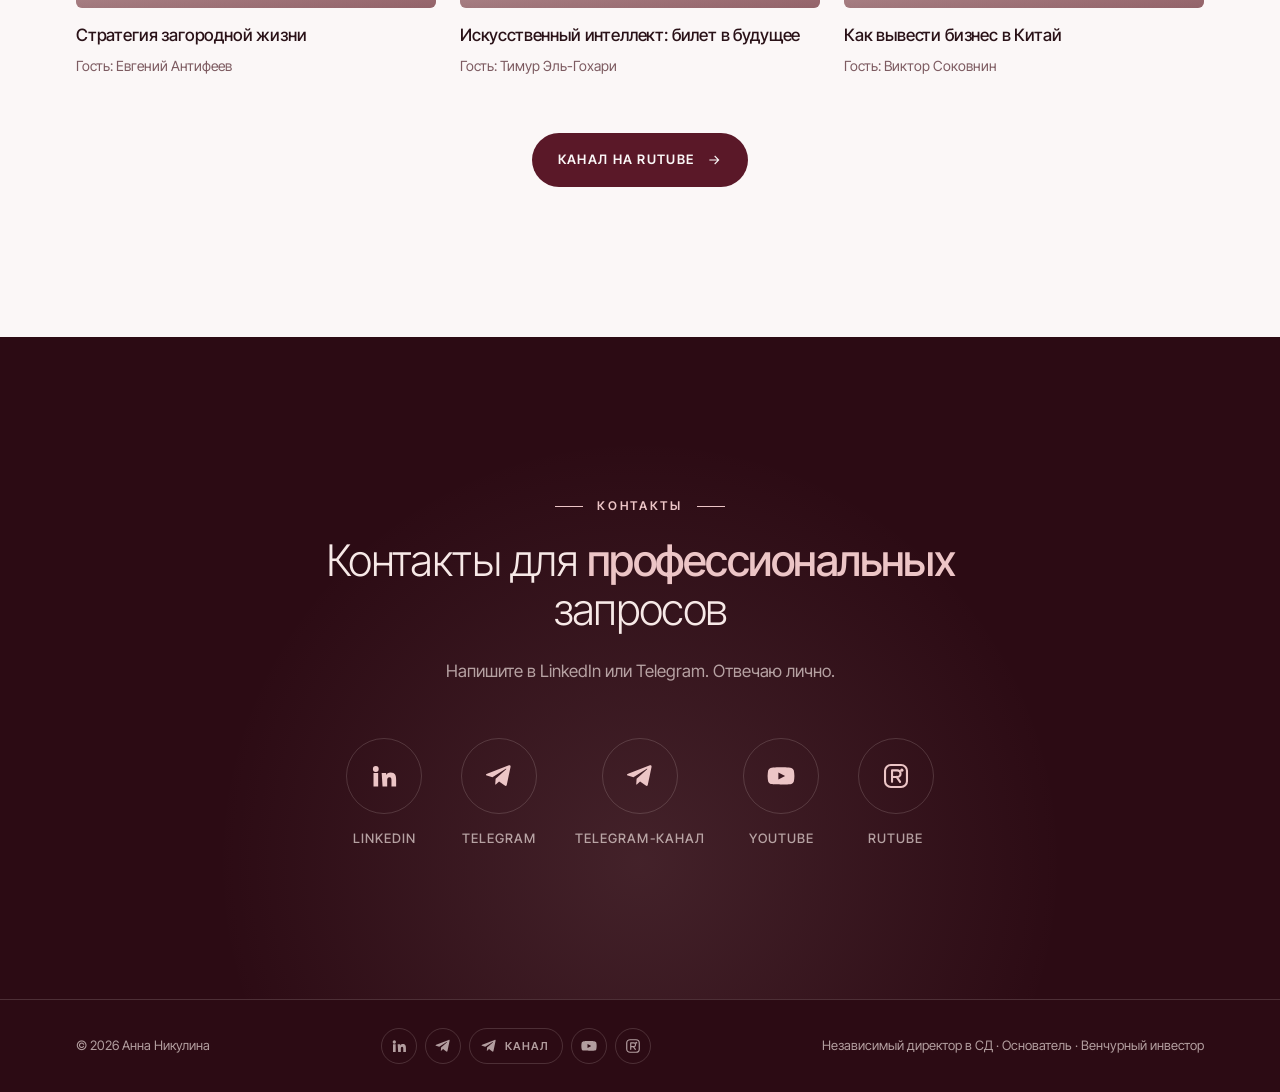
==== commit 793ffe9d: "Venture: Exit in Aerospace Co-Authored-By: Claude Opus 5.5 <noreply@anthropic.com> Claude-Session: h" ====
--- a/annanikulina/index.html
+++ b/annanikulina/index.html
@@ -83,7 +83,7 @@
         <div class="reveal"><div class="eyebrow">Опыт</div><h2 class="h2">Опыт, подтверждённый <b>результатами</b></h2></div>
         <p class="reveal d1">13+ лет в банковском секторе, включая банки ТОП-10 РФ; собственные компании от запуска до экзита; венчурный портфель на глобальных рынках; участие в формировании регулирования финтеха. Смотрю на бизнес одновременно глазами собственника, инвестора и риск-менеджера.</p>
       </div>
-      <div class="xp"><article class="xp-item reveal"><div class="xp-num">01</div><h3 class="xp-title">Корпоративное управление</h3><ul class="xp-list"><li>Член Ассоциации независимых директоров (АНД)</li><li>Курс «Независимый директор в совете директоров», АНД, 2024</li><li>Член Advisory Board глобальной ИТ-компании</li></ul></article><article class="xp-item reveal"><div class="xp-num">02</div><h3 class="xp-title">Банковский сектор</h3><ul class="xp-list"><li>13+ лет в роли ЛПР в банках Промсвязьбанк, МДМ Банк, УРАЛСИБ, СДМ&#8209;Банк в кредитовании крупного и среднего бизнеса и управлении кредитными рисками</li><li>Управление процессами при слиянии банков, внедрение кредитного конвейера в рамках цифровой трансформации</li><li>Курирование и развитие кредитования в 50+ филиалах</li><li>Создание и управление многомиллиардными корпоративными кредитными портфелями</li><li>Оценка финансовой устойчивости бизнеса и проектов: от МСБ до крупных промышленных компаний</li><li>Антикризисное управление</li></ul></article><article class="xp-item reveal"><div class="xp-num">03</div><h3 class="xp-title">Опыт основателя B2B&nbsp;|&nbsp;B2C</h3><ul class="xp-list"><li>Основатель финтех-стартапа в России: краудлендинговая платформа, созданная с нуля (продана)</li><li>Глобальный B2B ИТ-стартап с выручкой, регион MENA: платформа для управления и цифровой трансформации бизнеса. Сооснователь и директор по развитию, сейчас Advisory Board Member</li><li>Собственный бренд нутрицевтиков: первый в России anti&#8209;age нутрицевтик с клинически значимой концентрацией эластина</li></ul></article><article class="xp-item reveal"><div class="xp-num">04</div><h3 class="xp-title">Венчурные инвестиции</h3><ul class="xp-list"><li>Венчурный инвестор в технологические стартапы ранних стадий на глобальных рынках</li><li>Оценка компаний портфеля: более $1&nbsp;млрд</li><li>В портфельные компании инвестировали или стали их партнёрами Airbus, NASA, NEOM, Barclays и другие</li><li>Экзит в аэрокосмической отрасли (Aerospace)</li><li>Приглашённый эксперт и член жюри конкурсов стартапов</li></ul></article><article class="xp-item reveal"><div class="xp-num">05</div><h3 class="xp-title">Регулирование и GR</h3><ul class="xp-list"><li>Взаимодействие с регулятором (Банк&nbsp;России)</li><li>Участие в разработке Федерального закона № 259-ФЗ «О привлечении инвестиций с использованием инвестиционных платформ» (закон о краудфандинге) со стороны бизнеса, в рамках работы Ассоциации инвестиционных платформ с Банком России</li></ul></article><article class="xp-item reveal"><div class="xp-num">06</div><h3 class="xp-title">Управленческий опыт</h3><ul class="xp-list"><li>15+ лет на руководящих позициях, международные команды</li><li>Риск-ориентированное управление</li></ul></article></div>
+      <div class="xp"><article class="xp-item reveal"><div class="xp-num">01</div><h3 class="xp-title">Корпоративное управление</h3><ul class="xp-list"><li>Член Ассоциации независимых директоров (АНД)</li><li>Курс «Независимый директор в совете директоров», АНД, 2024</li><li>Член Advisory Board глобальной ИТ-компании</li></ul></article><article class="xp-item reveal"><div class="xp-num">02</div><h3 class="xp-title">Банковский сектор</h3><ul class="xp-list"><li>13+ лет в роли ЛПР в банках Промсвязьбанк, МДМ Банк, УРАЛСИБ, СДМ&#8209;Банк в кредитовании крупного и среднего бизнеса и управлении кредитными рисками</li><li>Управление процессами при слиянии банков, внедрение кредитного конвейера в рамках цифровой трансформации</li><li>Курирование и развитие кредитования в 50+ филиалах</li><li>Создание и управление многомиллиардными корпоративными кредитными портфелями</li><li>Оценка финансовой устойчивости бизнеса и проектов: от МСБ до крупных промышленных компаний</li><li>Антикризисное управление</li></ul></article><article class="xp-item reveal"><div class="xp-num">03</div><h3 class="xp-title">Опыт основателя B2B&nbsp;|&nbsp;B2C</h3><ul class="xp-list"><li>Основатель финтех-стартапа в России: краудлендинговая платформа, созданная с нуля (продана)</li><li>Глобальный B2B ИТ-стартап с выручкой, регион MENA: платформа для управления и цифровой трансформации бизнеса. Сооснователь и директор по развитию, сейчас Advisory Board Member</li><li>Собственный бренд нутрицевтиков: первый в России anti&#8209;age нутрицевтик с клинически значимой концентрацией эластина</li></ul></article><article class="xp-item reveal"><div class="xp-num">04</div><h3 class="xp-title">Венчурные инвестиции</h3><ul class="xp-list"><li>Венчурный инвестор в технологические стартапы ранних стадий на глобальных рынках</li><li>Оценка компаний портфеля: более $1&nbsp;млрд</li><li>В портфельные компании инвестировали или стали их партнёрами Airbus, NASA, NEOM, Barclays и другие</li><li>Экзит в Aerospace</li><li>Приглашённый эксперт и член жюри конкурсов стартапов</li></ul></article><article class="xp-item reveal"><div class="xp-num">05</div><h3 class="xp-title">Регулирование и GR</h3><ul class="xp-list"><li>Взаимодействие с регулятором (Банк&nbsp;России)</li><li>Участие в разработке Федерального закона № 259-ФЗ «О привлечении инвестиций с использованием инвестиционных платформ» (закон о краудфандинге) со стороны бизнеса, в рамках работы Ассоциации инвестиционных платформ с Банком России</li></ul></article><article class="xp-item reveal"><div class="xp-num">06</div><h3 class="xp-title">Управленческий опыт</h3><ul class="xp-list"><li>15+ лет на руководящих позициях, международные команды</li><li>Риск-ориентированное управление</li></ul></article></div>
     </div>
   </section>
 
